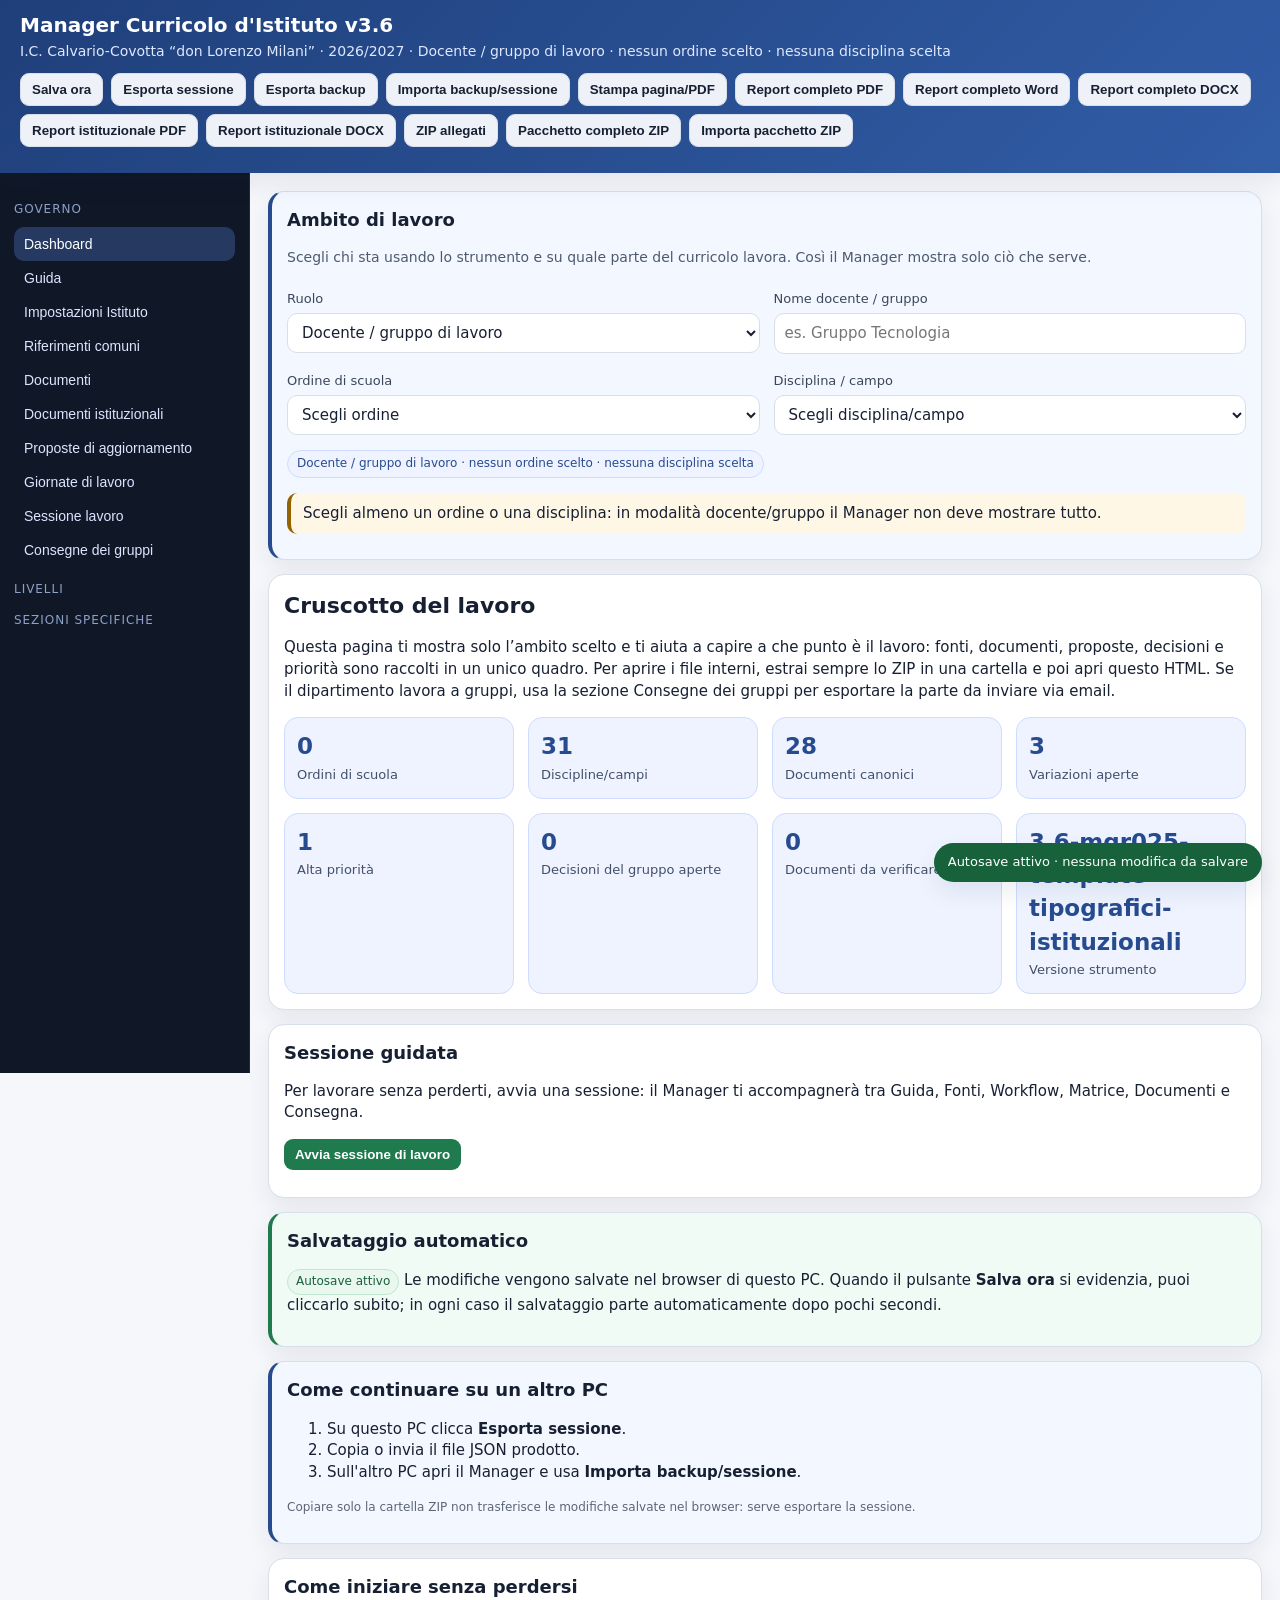
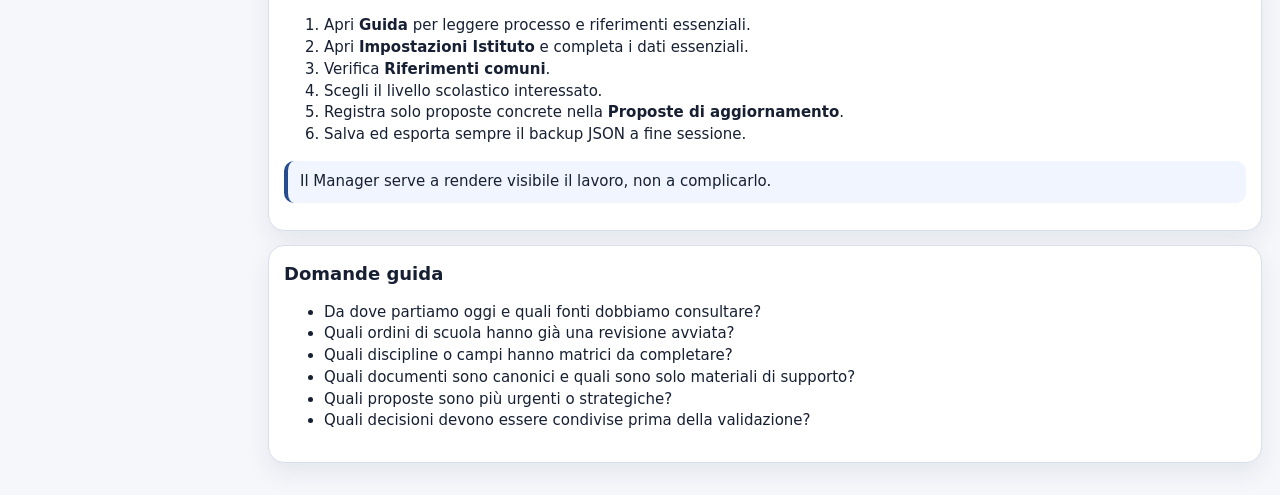
==== APRI_MANAGER_CURRICOLO_ISTITUTO.html @ 5dbe1279 "Allinea materiale locale MGR-025" ====
<!doctype html>
<html lang="it">
<head>
<meta charset="utf-8">
<meta name="viewport" content="width=device-width,initial-scale=1">
<title>Manager Curricolo d'Istituto v3.6</title>
<style>
:root{
  --bg:#f6f7fb;--panel:#fff;--ink:#172033;--muted:#5d6575;--line:#d8deea;
  --primary:#274b8f;--primary2:#eef3ff;--danger:#a12a2a;--ok:#1f7a4d;--warn:#946200;
  --shadow:0 10px 24px rgba(18,33,66,.08);--radius:16px;
}
*{box-sizing:border-box}
body{margin:0;font-family:system-ui,-apple-system,Segoe UI,Roboto,Arial,sans-serif;background:var(--bg);color:var(--ink);line-height:1.45;font-size:15px}
a{color:var(--primary)}
header{position:relative;z-index:20;background:linear-gradient(135deg,#1f3f7a,#315da7);color:white;padding:14px 20px;box-shadow:var(--shadow)}
header h1{margin:0;font-size:20px;line-height:1.15}
header p{margin:4px 0 0;color:#dfe8ff;font-size:14px}
.layout{display:grid;grid-template-columns:minmax(220px,250px) minmax(0,1fr)}
nav{background:#101827;color:#dbe5ff;padding:14px;border-right:1px solid #1f2b44;position:sticky;top:0;height:100vh;overflow:auto}
nav .nav-title{font-size:12px;text-transform:uppercase;color:#8ca0c8;margin:14px 0 8px;letter-spacing:.08em}
nav button{width:100%;display:block;text-align:left;border:0;background:transparent;color:#dbe5ff;padding:9px 10px;border-radius:10px;cursor:pointer;font-size:14px}
nav button:hover,nav button.active{background:#263a61;color:white}
main{padding:18px;max-width:100%;overflow:hidden}
section.view{display:none}
section.view.active{display:block}
.card{background:var(--panel);border:1px solid var(--line);border-radius:var(--radius);box-shadow:var(--shadow);padding:15px;margin-bottom:14px}
.card h2{font-size:22px;margin:0 0 8px}
.card h3{font-size:18px;margin:0 0 8px}
.grid{display:grid;gap:14px}.grid.cols-2{grid-template-columns:repeat(2,minmax(0,1fr))}.grid.cols-4{grid-template-columns:repeat(4,minmax(0,1fr))}
.metric{background:var(--primary2);border:1px solid #cddcff;border-radius:14px;padding:12px}
.metric strong{display:block;font-size:23px;color:var(--primary)}.metric span{font-size:13px;color:#43506a}
label{display:block;font-size:13px;color:#3c465b;margin:8px 0 4px}
input,select,textarea{width:100%;border:1px solid var(--line);border-radius:10px;padding:9px 10px;font:inherit;background:white;color:var(--ink)}
textarea{min-height:90px;resize:vertical}
button.action{border:0;border-radius:9px;background:var(--primary);color:white;padding:8px 11px;cursor:pointer;font-weight:650}
button.action.secondary{background:#eef1f7;color:#172033;border:1px solid var(--line)}
button.action.danger{background:var(--danger)}
button.action.ok{background:var(--ok)}
button.action.mini{padding:5px 8px;font-size:12px;margin:2px}
.toolbar{display:flex;gap:8px;align-items:center;flex-wrap:wrap;margin:12px 0}
.table-wrap{width:100%;max-width:100%;overflow:auto;border:1px solid var(--line);border-radius:14px;background:white}
table{border-collapse:collapse;width:100%;min-width:760px}
th,td{border-bottom:1px solid var(--line);padding:8px;text-align:left;vertical-align:top;font-size:13px}
th{background:#f0f3fa;color:#24324e;position:sticky;top:0;z-index:1}
tr:hover td{background:#fafcff}
.badge{display:inline-block;border-radius:999px;padding:3px 8px;font-size:12px;background:#eef1f7;color:#253049;border:1px solid #d6dceb}
.badge.ok{background:#eaf7ef;color:#17613b;border-color:#bfe7cf}.badge.warn{background:#fff7e6;color:#7c5100;border-color:#f1d28d}.badge.danger{background:#fff0f0;color:#912828;border-color:#efb5b5}
.small{font-size:12px;color:var(--muted)}.hidden{display:none!important}
.notice{border-left:4px solid var(--primary);background:#f1f5ff;padding:10px 12px;border-radius:10px;margin:12px 0}
.notice.warn{border-color:var(--warn);background:#fff7e6}.notice.danger{border-color:var(--danger);background:#fff0f0}
.kv{display:grid;grid-template-columns:180px 1fr;gap:8px 14px;font-size:14px}.kv div:nth-child(odd){color:var(--muted)}
.statusbar{position:fixed;right:18px;bottom:18px;background:#101827;color:white;padding:10px 14px;border-radius:999px;box-shadow:var(--shadow);font-size:13px;z-index:50}
.statusbar.dirty{background:#8a5a00}.statusbar.saved{background:#17613b}
.empty{color:var(--muted);font-style:italic}
.mobile-menu{display:none}

/* Modal/drawer */
.modal-backdrop{position:fixed;inset:0;background:rgba(8,15,30,.46);z-index:100;display:none;align-items:stretch;justify-content:flex-end}
.modal-backdrop.open{display:flex}
.modal-panel{width:min(720px,100%);height:100%;background:white;box-shadow:-14px 0 40px rgba(0,0,0,.22);padding:0;display:flex;flex-direction:column}
.modal-header{padding:16px 18px;border-bottom:1px solid var(--line);display:flex;align-items:center;gap:12px;justify-content:space-between}
.modal-header h2{font-size:20px;margin:0}
.modal-body{padding:18px;overflow:auto}
.modal-footer{padding:12px 18px;border-top:1px solid var(--line);display:flex;gap:8px;justify-content:flex-end;flex-wrap:wrap}
.form-grid{display:grid;grid-template-columns:repeat(2,minmax(0,1fr));gap:10px 14px}
.form-grid .full{grid-column:1/-1}
.required label::after{content:" *";color:var(--danger)}
.field-error{border-color:var(--danger)!important;background:#fff7f7}
.error-list{margin:0 0 12px;padding:10px 12px;border-radius:10px;background:#fff0f0;border-left:4px solid var(--danger);color:#7a1f1f}
.attach-meta{display:block;font-size:12px;color:var(--muted);margin-top:3px}

@media(max-width:1100px){.grid.cols-4{grid-template-columns:repeat(2,minmax(0,1fr))}.layout{grid-template-columns:210px minmax(0,1fr)}}
@media(max-width:820px){
  header{padding:12px} header h1{font-size:18px} header p{font-size:13px}
  .mobile-menu{display:inline-block}.layout{display:block}
  nav{display:none;position:relative;height:auto;top:0;border-right:0;border-bottom:1px solid #1f2b44}
  body.nav-open nav{display:block}
  main{padding:12px}.grid.cols-2,.grid.cols-4,.form-grid{grid-template-columns:1fr}.kv{grid-template-columns:1fr}
  .table-wrap{border:0;background:transparent}
  table{min-width:0;border-collapse:separate;border-spacing:0 10px}
  thead{display:none}
  tr{display:block;background:white;border:1px solid var(--line);border-radius:14px;box-shadow:var(--shadow);padding:8px;margin-bottom:10px}
  td{display:grid;grid-template-columns:130px 1fr;border:0;padding:6px 8px}
  td::before{content:attr(data-label);font-weight:700;color:#3c465b}
}
@media print{nav,header .toolbar,.no-print,.statusbar,.modal-backdrop{display:none!important}.layout{display:block}main{padding:0}.card{box-shadow:none;border:1px solid #ccc;break-inside:avoid}section.view{display:block!important}}

/* v2.5 matrix editor refinement */
.progress{height:8px;border-radius:999px;background:#e8edf7;overflow:hidden;margin-top:4px}
.progress span{display:block;height:100%;background:var(--primary)}
.matrix-cards{display:grid;grid-template-columns:repeat(2,minmax(0,1fr));gap:12px}
.matrix-card{border:1px solid var(--line);border-radius:14px;background:white;box-shadow:var(--shadow);padding:14px}
.matrix-card h3{font-size:16px;margin:0 0 8px}
.matrix-card .meta{display:flex;gap:6px;flex-wrap:wrap;margin:8px 0}
.matrix-card .row{margin:8px 0}
.matrix-card .row strong{display:block;font-size:12px;color:var(--muted);text-transform:uppercase;letter-spacing:.04em}
.completion{min-width:120px}
@media(max-width:900px){.matrix-cards{grid-template-columns:1fr}}


/* v2.6 document registry and versioning */
.doc-cards{display:grid;grid-template-columns:repeat(2,minmax(0,1fr));gap:12px}
.doc-card{border:1px solid var(--line);border-radius:14px;background:white;box-shadow:var(--shadow);padding:14px}
.doc-card h3{font-size:16px;margin:0 0 8px}
.doc-card .meta{display:flex;gap:6px;flex-wrap:wrap;margin:8px 0}
.doc-card .row{margin:8px 0}
.doc-card .row strong{display:block;font-size:12px;color:var(--muted);text-transform:uppercase;letter-spacing:.04em}
.version-chain{font-size:12px;color:var(--muted)}
.version-chain strong{color:var(--ink)}
.status-strip{display:flex;gap:8px;flex-wrap:wrap}
@media(max-width:900px){.doc-cards{grid-template-columns:1fr}}


/* v2.7 guide section */
.guide-steps{display:grid;grid-template-columns:repeat(3,minmax(0,1fr));gap:12px}
.guide-step{border:1px solid var(--line);border-radius:14px;background:white;padding:14px;box-shadow:var(--shadow)}
.guide-step strong{display:inline-flex;align-items:center;justify-content:center;width:28px;height:28px;border-radius:999px;background:var(--primary);color:white;margin-right:6px}
.ref-list{display:grid;gap:10px}
.ref-item{border:1px solid var(--line);border-radius:14px;background:white;padding:12px}
.ref-item h3{font-size:15px;margin:0 0 5px}
.ref-item .use{color:var(--muted);font-size:13px}
@media(max-width:1000px){.guide-steps{grid-template-columns:1fr}}


/* v2.8 guided workflow */
.workflow-cards{display:grid;grid-template-columns:repeat(2,minmax(0,1fr));gap:12px}
.workflow-card{border:1px solid var(--line);border-radius:14px;background:white;box-shadow:var(--shadow);padding:14px}
.workflow-card h3{font-size:17px;margin:0 0 8px}
.workflow-actions{display:grid;gap:8px;margin:10px 0}
.workflow-action{display:grid;grid-template-columns:auto 1fr;gap:8px;align-items:start;padding:8px;border:1px solid var(--line);border-radius:10px;background:#fafcff}
.workflow-action.done{background:#eefaf2;border-color:#bfe7cf}
.workflow-output{background:#f7f9fd;border:1px solid var(--line);border-radius:10px;padding:10px;margin-top:10px}
.workflow-note{min-height:70px}
.workflow-status-row{display:flex;gap:8px;flex-wrap:wrap;align-items:center;margin:8px 0}
.workflow-mini-progress{height:8px;border-radius:999px;background:#e8edf7;overflow:hidden;margin:8px 0}
.workflow-mini-progress span{display:block;height:100%;background:var(--ok)}
@media(max-width:1000px){.workflow-cards{grid-template-columns:1fr}}


/* v2.9 internal link fix */
.link-tools{display:flex;gap:6px;flex-wrap:wrap;align-items:center}
.link-help{font-size:12px;color:var(--muted);margin-top:4px}
.path-pill{font-family:ui-monospace,SFMono-Regular,Consolas,monospace;font-size:11px;background:#f1f3f8;border:1px solid var(--line);border-radius:999px;padding:3px 7px;display:inline-block;max-width:260px;overflow:hidden;text-overflow:ellipsis;white-space:nowrap}


/* v3.0 group delivery / email */
.delivery-panel{border:1px solid var(--line);border-radius:14px;background:white;box-shadow:var(--shadow);padding:15px}
.delivery-preview{background:#f7f9fd;border:1px solid var(--line);border-radius:12px;padding:12px;margin-top:10px;font-family:ui-monospace,SFMono-Regular,Consolas,monospace;font-size:12px;white-space:pre-wrap}
.delivery-steps{display:grid;grid-template-columns:repeat(4,minmax(0,1fr));gap:10px}
.delivery-step{background:#eef3ff;border:1px solid #cddcff;border-radius:14px;padding:12px}
.delivery-step strong{display:block;color:var(--primary);font-size:18px}
@media(max-width:1000px){.delivery-steps{grid-template-columns:1fr 1fr}}
@media(max-width:700px){.delivery-steps{grid-template-columns:1fr}}


/* v3.1 locale Italia, autosave e portabilità */
#manualSaveBtn.save-attention{background:#fff7e6;color:#7c5100;border-color:#f1c45e;box-shadow:0 0 0 3px rgba(241,196,94,.28)}
.statusbar.autosaving{background:#274b8f}
.statusbar.dirty{background:#8a5a00}
.statusbar.saved{background:#17613b}
.autosave-card{border-left:4px solid var(--ok);background:#f1fbf5}
.portable-card{border-left:4px solid var(--primary);background:#f3f7ff}
.save-pill{display:inline-block;border-radius:999px;padding:3px 8px;background:#eaf7ef;border:1px solid #bfe7cf;color:#17613b;font-size:12px}


/* v3.2 sessione di lavoro guidata */
.session-hero{background:linear-gradient(135deg,#eef3ff,#f7fbff);border:1px solid #cddcff;border-radius:16px;padding:16px;box-shadow:var(--shadow);margin-bottom:14px}
.session-steps{display:grid;grid-template-columns:repeat(3,minmax(0,1fr));gap:12px;margin:12px 0}
.session-step{border:1px solid var(--line);border-radius:14px;background:white;padding:14px;box-shadow:var(--shadow)}
.session-step.done{border-color:#bfe7cf;background:#f1fbf5}
.session-step.active{border-color:#9db7ee;background:#f3f7ff;box-shadow:0 0 0 3px rgba(39,75,143,.12)}
.session-step h3{font-size:16px;margin:0 0 6px}
.session-step-number{display:inline-flex;align-items:center;justify-content:center;width:28px;height:28px;border-radius:999px;background:var(--primary);color:#fff;font-weight:700;margin-right:6px}
.session-progress{height:10px;border-radius:999px;background:#e8edf7;overflow:hidden;margin:10px 0}
.session-progress span{display:block;height:100%;background:var(--ok)}
.session-summary{display:grid;grid-template-columns:repeat(4,minmax(0,1fr));gap:10px}
.session-summary .box{background:white;border:1px solid var(--line);border-radius:12px;padding:10px}
@media(max-width:1000px){.session-steps{grid-template-columns:1fr}.session-summary{grid-template-columns:1fr 1fr}}
@media(max-width:700px){.session-summary{grid-template-columns:1fr}}


/* v3.3 ui ambiti e ruoli */
.scope-card{border-left:4px solid var(--primary);background:#f3f7ff}
.scope-line{display:flex;gap:8px;flex-wrap:wrap;align-items:center}
.scope-pill{display:inline-block;border-radius:999px;background:#eef3ff;border:1px solid #cddcff;color:#274b8f;padding:4px 9px;font-size:12px}
.path-option{border:1px solid var(--line);border-radius:12px;background:#fff;padding:10px;margin:8px 0}
.path-option input{width:auto}
.role-warning{background:#fff7e6;border-left:4px solid #946200;border-radius:10px;padding:10px 12px;margin:10px 0}
.simple-help{color:#4e5a70;font-size:14px}


/* MGR-025 institutional document templates */
.institutional-template-grid{display:grid;grid-template-columns:repeat(2,minmax(0,1fr));gap:14px;margin-top:12px}
.institutional-template-card{border:1px solid var(--line);border-radius:16px;background:#fff;padding:14px;box-shadow:var(--shadow)}
.institutional-template-card h3{margin:0 0 6px;font-size:17px;color:#182033}
.institutional-template-card .template-meta{font-size:12px;color:var(--muted);display:flex;gap:6px;flex-wrap:wrap;margin:6px 0 10px}
.institutional-template-card .template-sections{font-size:13px;color:#3f4b5f;margin:8px 0 10px}
.document-quality-list{display:grid;grid-template-columns:repeat(3,minmax(0,1fr));gap:10px;margin-top:10px}
.document-quality-list div{border:1px solid var(--line);border-radius:12px;background:#fafcff;padding:10px;font-size:13px}
@media(max-width:1000px){.institutional-template-grid,.document-quality-list{grid-template-columns:1fr}}


</style>
</head>
<body>
<header>
  <h1 id="appTitle">Manager Curricolo d'Istituto v3.6</h1>
  <p id="appSubtitle">Uno spazio di lavoro locale, compatto e guidato, per aggiornare il curricolo, gestire i documenti e seguire le decisioni senza perdersi.</p>
  <div class="toolbar no-print">
    <button class="action secondary mobile-menu" onclick="toggleSidebar()">☰ Menu</button>
    <button id="manualSaveBtn" class="action secondary" onclick="saveNow('manual')">Salva ora</button>
    <button class="action secondary" onclick="exportPortableSession()">Esporta sessione</button>
    <button class="action secondary" onclick="exportJson()">Esporta backup</button>
    <button class="action secondary" onclick="document.getElementById('importJsonInput').click()">Importa backup/sessione</button>
    <button class="action secondary" onclick="window.print()">Stampa pagina/PDF</button>
    <button class="action secondary" onclick="exportDocument('curricolo','print')">Report completo PDF</button>
    <button class="action secondary" onclick="exportDocument('curricolo','word')">Report completo Word</button>
    <button class="action secondary" onclick="exportDocument('curricolo','docx')">Report completo DOCX</button>
    <button class="action secondary" onclick="exportDocument('istituzionale:report_curricolo_istituto','print')">Report istituzionale PDF</button>
    <button class="action secondary" onclick="exportDocument('istituzionale:report_curricolo_istituto','docx')">Report istituzionale DOCX</button>
    <button class="action secondary" onclick="exportAttachmentsZip()">ZIP allegati</button>
    <button class="action secondary" onclick="exportCompleteAttachmentPackage()">Pacchetto completo ZIP</button>
    <button class="action secondary" onclick="document.getElementById('importAttachmentPackageInput').click()">Importa pacchetto ZIP</button>
    <input id="importJsonInput" class="hidden" type="file" accept="application/json,.json" onchange="importJson(event)">
    <input id="attachDocInput" class="hidden" type="file" onchange="handleAttachFile(event)">
    <input id="importAttachmentPackageInput" class="hidden" type="file" accept=".zip,application/zip" onchange="importCompleteAttachmentPackage(event)">
    <input id="importInstitutionalTemplatesInput" class="hidden" type="file" accept="application/json,.json" onchange="importInstitutionalTemplates(event)">
  </div>
</header>

<div class="layout">
<nav id="sidebar" class="no-print">
  <div class="nav-title">Governo</div>
  <button data-view="dashboard" class="active">Dashboard</button>
  <button data-view="guida">Guida</button>
  <button data-view="istituto">Impostazioni Istituto</button>
  <button data-view="fonti">Riferimenti comuni</button>
  <button data-view="documenti">Documenti</button>
  <button data-view="documentiIstituzionali">Documenti istituzionali</button>
  <button data-view="matrice">Proposte di aggiornamento</button>
  <button data-view="workflow">Giornate di lavoro</button>
  <button data-view="sessione">Sessione lavoro</button>
  <button data-view="gruppi">Consegne dei gruppi</button>
  <button data-view="decisioni">Decisioni del gruppo</button>
  <div class="nav-title">Livelli</div>
  <button data-view="infanzia">Scuola dell'infanzia</button>
  <button data-view="primaria">Scuola primaria</button>
  <button data-view="secondaria">Secondaria I grado</button>
  <button data-view="discipline">Discipline / campi</button>
  <div class="nav-title">Sezioni specifiche</div>
  <button data-view="tecnologia">Tecnologia</button>
  <button data-view="strumenti">Salvataggio e controlli</button>
</nav>
<main>
  <section id="dashboard" class="view active"></section>
  <section id="guida" class="view"></section>
  <section id="istituto" class="view"></section>
  <section id="fonti" class="view"></section>
  <section id="documenti" class="view"></section>
  <section id="documentiIstituzionali" class="view"></section>
  <section id="matrice" class="view"></section>
  <section id="workflow" class="view"></section>
  <section id="sessione" class="view"></section>
  <section id="gruppi" class="view"></section>
  <section id="decisioni" class="view"></section>
  <section id="infanzia" class="view"></section>
  <section id="primaria" class="view"></section>
  <section id="secondaria" class="view"></section>
  <section id="discipline" class="view"></section>
  <section id="tecnologia" class="view"></section>
  <section id="strumenti" class="view"></section>
</main>
</div>

<div id="statusbar" class="statusbar saved">Dati caricati</div>

<div id="modal" class="modal-backdrop" role="dialog" aria-modal="true" aria-labelledby="modalTitle">
  <div class="modal-panel">
    <div class="modal-header">
      <h2 id="modalTitle">Modifica</h2>
      <button class="action secondary" onclick="closeModal()">Chiudi</button>
    </div>
    <div id="modalBody" class="modal-body"></div>
    <div class="modal-footer">
      <button class="action secondary" onclick="closeModal()">Annulla</button>
      <button id="modalSave" class="action ok" onclick="saveModal()">Salva</button>
    </div>
  </div>
</div>

<script id="seed-data" type="application/json">{"schemaVersion":"2.0A","managerVersion":"3.6-mgr025-template-tipografici-istituzionali","createdAt":"2026-06-12","stato":"documentale_istituzionale_integrazione_pronta_per_test","noteUso":["MGR-025: aggiunto modello documentale istituzionale aggiornabile con template tipografici, export stampa/PDF, Word .doc e DOCX nativo per documenti prodotti/approvati.","I documenti istituzionali sono distinti da registro documenti, allegati e backup tecnico.","MGR-023: aggiunti DOCX nativo, ZIP allegati e pacchetto completo con IndexedDB.","MGR-022: aggiunto export documentale mirato per stampa/PDF e Word-compatible; corretto import sessione portabile modello/schema.","MGR-020: corretta la modale Modifica/Aggiungi che mostrava undefined; nessuna nuova funzione introdotta.","La distribuzione resta ZIP locale offline; nessun backend, API, autenticazione o deploy."],"istituto":{"denominazione":"I.C. Calvario-Covotta “don Lorenzo Milani”","codiceMeccanografico":"AVIC849003","comunePrincipale":"Ariano Irpino","provincia":"AV","plessi":[{"nome":"Da verificare","ordine":"infanzia","comune":"Da verificare","note":""},{"nome":"Da verificare","ordine":"primaria","comune":"Da verificare","note":""},{"nome":"Da verificare","ordine":"secondaria_i_grado","comune":"Da verificare","note":""}],"ordiniScuolaAttivi":["infanzia","primaria","secondaria_i_grado"],"annoScolastico":"2026/2027","versioneCurricolo":"bozza_v2_0","statoAggiornamento":"in_revisione","responsabili":{"dirigenteScolastico":"","referenteCurricolo":"","referentiOrdine":[],"referentiDisciplina":[],"gruppiVerticali":[]},"fontiObbligatorie":["PTOF","RAV","PdM","Indicazioni Nazionali 2012","Indicazioni Nazionali 2025","Educazione civica","Inclusione","Orientamento","Quadri europei competenze"]},"statiAmmessi":{"documento":["canonico","bozza","supporto","storico","superato"],"revisione":["aperta","in_revisione","validata","respinta","rinviata"],"curricolo":["bozza","dipartimento","collegio","approvato","archiviato"],"priorita":["bassa","media","alta","urgente"],"ambitoDocumento":["generale","infanzia","primaria","secondaria_i_grado","tecnologia","disciplina","processo"],"tipoDocumento":["fonte_istituzionale","dossier","curricolo","matrice","uda","rubrica","griglia","verbale","report","allegato","backup","guida"]},"fontiGenerali":[{"id":"fonte_guida_processo_riferimenti","titolo":"Guida processo e riferimenti normativi/documentali","tipo":"guida","ambito":"generale","stato":"canonico","canonico":true,"urlEsterna":"","fileLocale":"./docs_generali/guida/GUIDA_PROCESSO_E_RIFERIMENTI.html","noteUso":"Aprire per orientare il lavoro: processo, fonti essenziali, uso pratico nel Manager."},{"id":"fonte_indice_fonti_verificate","titolo":"Indice fonti ufficiali e file da includere","tipo":"fonte_istituzionale","ambito":"generale","stato":"canonico","canonico":true,"urlEsterna":"","fileLocale":"./docs_generali/fonti/FONTI_UFFICIALI_E_FILE_DA_INCLUDERE.html","noteUso":"Aprire per verificare link ufficiali, copie Drive/KB e file da includere nel pacchetto."},{"id":"fonte_ptof_2022_2025","titolo":"PTOF 2022-2025","tipo":"fonte_istituzionale","ambito":"generale","stato":"da_verificare","canonico":true,"urlEsterna":"https://www.icdonmilaniariano.edu.it/wp-content/uploads/2024/04/PTOF-22-25-1.pdf","fileLocale":"./docs_generali/fonti/PTOF_22_25_1_link.html","noteUso":"Link ufficiale rilevato; serve verificare se esiste PTOF 2025-2028 più aggiornato."},{"id":"fonte_rav_2024_2025","titolo":"RAV 2024/2025 - AVIC849003","tipo":"fonte_istituzionale","ambito":"generale","stato":"canonico","canonico":true,"urlEsterna":"https://drive.google.com/file/d/1HK_c7S5we7rcUrfIqBVDoxe4dAUEKpNf/view?usp=drivesdk","fileLocale":"./docs_generali/fonti/RAV_202425_AVIC849003_link.html","noteUso":"File RAV trovato in Drive; da collegare alla copia ufficiale o alla copia KB canonica."},{"id":"fonte_nuove_indicazioni_2025","titolo":"Nuove Indicazioni 2025","tipo":"fonte_istituzionale","ambito":"generale","stato":"supporto","canonico":true,"urlEsterna":"https://drive.google.com/file/d/1fX8QG1xW7hgFzBGgJa0RzCwSFkFJk31w/view?usp=drivesdk","fileLocale":"./docs_generali/fonti/Nuove_Indicazioni_2025_link.html","noteUso":"File trovato in Drive; verificare se è documento definitivo o materiale di dibattito."},{"id":"fonte_cantiere_curricolo_2025","titolo":"Cantiere Curricolo 2025","tipo":"fonte_istituzionale","ambito":"generale","stato":"supporto","canonico":true,"urlEsterna":"https://drive.google.com/file/d/1gcEuoTpdsZju-SpxQxepAk_fobEuOmlw/view?usp=drivesdk","fileLocale":"./docs_generali/fonti/Cantiere_Curricolo_2025_link.html","noteUso":"Documento già rilevato nella cartella KB."},{"id":"fonte_cronoprogramma","titolo":"Cronoprogramma aggiornamento Curricolo Verticale","tipo":"processo","ambito":"generale","stato":"canonico","canonico":true,"urlEsterna":"","fileLocale":"./docs_generali/Cronoprogramma_Aggiornamento_Curricolo_Verticale.docx","noteUso":"Guida le azioni delle giornate di lavoro."}],"ordiniScuola":[{"id":"infanzia","nome":"Scuola dell'infanzia","tipoProgressione":"anni_3_5","anniClassi":["3 anni","4 anni","5 anni"],"profilo":"Campo educativo orientato allo sviluppo dell'identità, dell'autonomia, della competenza e della cittadinanza.","elementiCurricolo":["campi_esperienza"],"statoRevisione":"aperta"},{"id":"primaria","nome":"Scuola primaria","tipoProgressione":"classi_i_v","anniClassi":["I","II","III","IV","V"],"profilo":"Primo segmento disciplinare del primo ciclo, con valutazione descrittiva e progressione curricolare per obiettivi.","elementiCurricolo":["discipline","educazione_civica","orientamento"],"statoRevisione":"aperta"},{"id":"secondaria_i_grado","nome":"Scuola secondaria di I grado","tipoProgressione":"classi_i_iii","anniClassi":["I","II","III"],"profilo":"Secondo segmento del primo ciclo, con sviluppo disciplinare, orientamento, competenze e raccordo con l'esame conclusivo.","elementiCurricolo":["discipline","educazione_civica","orientamento"],"statoRevisione":"aperta"}],"discipline":[{"id":"infanzia_se_altro","ordine":"infanzia","nome":"Il sé e l'altro","tipo":"campo_esperienza","statoRevisione":"aperta"},{"id":"infanzia_corpo_movimento","ordine":"infanzia","nome":"Il corpo e il movimento","tipo":"campo_esperienza","statoRevisione":"aperta"},{"id":"infanzia_immagini_suoni_colori","ordine":"infanzia","nome":"Immagini, suoni, colori","tipo":"campo_esperienza","statoRevisione":"aperta"},{"id":"infanzia_discorsi_parole","ordine":"infanzia","nome":"I discorsi e le parole","tipo":"campo_esperienza","statoRevisione":"aperta"},{"id":"infanzia_conoscenza_mondo","ordine":"infanzia","nome":"La conoscenza del mondo","tipo":"campo_esperienza","statoRevisione":"aperta"},{"id":"primaria_italiano","ordine":"primaria","nome":"Italiano","tipo":"disciplina","statoRevisione":"aperta"},{"id":"primaria_inglese","ordine":"primaria","nome":"Lingua inglese","tipo":"disciplina","statoRevisione":"aperta"},{"id":"primaria_storia","ordine":"primaria","nome":"Storia","tipo":"disciplina","statoRevisione":"aperta"},{"id":"primaria_geografia","ordine":"primaria","nome":"Geografia","tipo":"disciplina","statoRevisione":"aperta"},{"id":"primaria_matematica","ordine":"primaria","nome":"Matematica","tipo":"disciplina","statoRevisione":"aperta"},{"id":"primaria_scienze","ordine":"primaria","nome":"Scienze","tipo":"disciplina","statoRevisione":"aperta"},{"id":"primaria_tecnologia","ordine":"primaria","nome":"Tecnologia","tipo":"disciplina","statoRevisione":"aperta"},{"id":"primaria_arte","ordine":"primaria","nome":"Arte e immagine","tipo":"disciplina","statoRevisione":"aperta"},{"id":"primaria_musica","ordine":"primaria","nome":"Musica","tipo":"disciplina","statoRevisione":"aperta"},{"id":"primaria_ed_fisica","ordine":"primaria","nome":"Educazione fisica","tipo":"disciplina","statoRevisione":"aperta"},{"id":"primaria_irc","ordine":"primaria","nome":"Religione / attività alternativa","tipo":"disciplina","statoRevisione":"aperta"},{"id":"secondaria_italiano","ordine":"secondaria_i_grado","nome":"Italiano","tipo":"disciplina","statoRevisione":"aperta"},{"id":"secondaria_storia","ordine":"secondaria_i_grado","nome":"Storia","tipo":"disciplina","statoRevisione":"aperta"},{"id":"secondaria_geografia","ordine":"secondaria_i_grado","nome":"Geografia","tipo":"disciplina","statoRevisione":"aperta"},{"id":"secondaria_matematica","ordine":"secondaria_i_grado","nome":"Matematica","tipo":"disciplina","statoRevisione":"aperta"},{"id":"secondaria_scienze","ordine":"secondaria_i_grado","nome":"Scienze","tipo":"disciplina","statoRevisione":"aperta"},{"id":"secondaria_tecnologia","ordine":"secondaria_i_grado","nome":"Tecnologia","tipo":"disciplina","statoRevisione":"aperta","sezioneSpecifica":"tecnologia"},{"id":"secondaria_inglese","ordine":"secondaria_i_grado","nome":"Lingua inglese","tipo":"disciplina","statoRevisione":"aperta"},{"id":"secondaria_seconda_lingua","ordine":"secondaria_i_grado","nome":"Seconda lingua comunitaria","tipo":"disciplina","statoRevisione":"aperta"},{"id":"secondaria_arte","ordine":"secondaria_i_grado","nome":"Arte e immagine","tipo":"disciplina","statoRevisione":"aperta"},{"id":"secondaria_musica","ordine":"secondaria_i_grado","nome":"Musica","tipo":"disciplina","statoRevisione":"aperta"},{"id":"secondaria_ed_fisica","ordine":"secondaria_i_grado","nome":"Educazione fisica","tipo":"disciplina","statoRevisione":"aperta"},{"id":"secondaria_irc","ordine":"secondaria_i_grado","nome":"Religione / attività alternativa","tipo":"disciplina","statoRevisione":"aperta"},{"id":"educazione_civica","ordine":"trasversale","nome":"Educazione civica","tipo":"trasversale","statoRevisione":"aperta"},{"id":"orientamento","ordine":"trasversale","nome":"Orientamento","tipo":"trasversale","statoRevisione":"aperta"},{"id":"inclusione","ordine":"trasversale","nome":"Inclusione","tipo":"trasversale","statoRevisione":"aperta"}],"schedaDisciplinaTemplate":{"campi":["profiloDisciplinare","nucleiFondanti","traguardiCompetenze","conoscenzeEssenziali","abilita","evidenzeOsservabili","compitiAutentici","rubriche","udaDocumentiCollegati","matriceVariazioni","statoRevisione","decisioni"]},"documenti":[{"id":"doc_guida_processo_riferimenti_v27","titolo":"Guida processo e riferimenti normativi/documentali","tipo":"guida","ambito":"generale","versione":"v2.7","stato":"canonico","canonico":true,"fileLocale":"./docs_generali/guida/GUIDA_PROCESSO_E_RIFERIMENTI.html","urlEsterna":"","collegatoA":["guida","fonti_generali","processo"],"sostituisce":[],"sostituitoDa":"","responsabile":"","dataAggiornamento":"2026-06-12","fonteOrigine":"Manager Curricolo v2.7","noteVersione":"Guida leggera e documentata al processo di aggiornamento del curricolo.","note":"Documento interno di orientamento."},{"id":"doc_nuove_indicazioni_2025_link","titolo":"Nuove Indicazioni 2025 - link Drive","tipo":"fonte_istituzionale","ambito":"generale","versione":"fonte","stato":"canonico","canonico":true,"fileLocale":"./docs_generali/fonti/Nuove_Indicazioni_2025_link.html","urlEsterna":"https://drive.google.com/file/d/1fX8QG1xW7hgFzBGgJa0RzCwSFkFJk31w/view?usp=drivesdk","collegatoA":["fonti_generali"],"sostituisce":[],"sostituitoDa":"","note":"File Drive da verificare come definitivo o materiale di dibattito.","responsabile":"","dataAggiornamento":"2026-06-12","storiaVersioni":[],"fonteOrigine":"","noteVersione":"File Drive da verificare come definitivo o materiale di dibattito."},{"id":"doc_rav_2024_2025_link","titolo":"RAV 2024/2025 - link Drive","tipo":"fonte_istituzionale","ambito":"generale","versione":"fonte","stato":"canonico","canonico":true,"fileLocale":"./docs_generali/fonti/RAV_202425_AVIC849003_link.html","urlEsterna":"https://drive.google.com/file/d/1HK_c7S5we7rcUrfIqBVDoxe4dAUEKpNf/view?usp=drivesdk","collegatoA":["fonti_generali"],"sostituisce":[],"sostituitoDa":"","note":"Copia Drive del RAV AVIC849003.","responsabile":"","dataAggiornamento":"2026-06-12","storiaVersioni":[],"fonteOrigine":"","noteVersione":"Copia Drive del RAV AVIC849003."},{"id":"doc_ptof_2022_2025_link","titolo":"PTOF 2022-2025 - link ufficiale","tipo":"fonte_istituzionale","ambito":"generale","versione":"fonte","stato":"canonico","canonico":true,"fileLocale":"./docs_generali/fonti/PTOF_22_25_1_link.html","urlEsterna":"https://www.icdonmilaniariano.edu.it/wp-content/uploads/2024/04/PTOF-22-25-1.pdf","collegatoA":["fonti_generali"],"sostituisce":[],"sostituitoDa":"","note":"Link ufficiale rilevato; verificare eventuale PTOF 2025-2028.","responsabile":"","dataAggiornamento":"2026-06-12","storiaVersioni":[],"fonteOrigine":"","noteVersione":"Link ufficiale rilevato; verificare eventuale PTOF 2025-2028."},{"id":"doc_fonti_indice_v23","titolo":"Indice fonti ufficiali e file da includere","tipo":"fonte_istituzionale","ambito":"generale","versione":"fonte","stato":"canonico","canonico":true,"fileLocale":"./docs_generali/fonti/FONTI_UFFICIALI_E_FILE_DA_INCLUDERE.html","urlEsterna":"","collegatoA":["fonti_generali"],"sostituisce":[],"sostituitoDa":"","note":"Indice operativo delle fonti.","responsabile":"","dataAggiornamento":"2026-06-12","storiaVersioni":[],"fonteOrigine":"","noteVersione":"Indice operativo delle fonti."},{"id":"doc_spec_manager_v2","titolo":"Specifica funzionale Manager Curricolo d'Istituto v2.0","tipo":"report","ambito":"processo","versione":"v2.0A","stato":"canonico","canonico":true,"fileLocale":"./report/Specifiche_Manager_Curricolo_Istituto_v2_0.docx","urlEsterna":"","collegatoA":["manager_v2","processo","kb"],"sostituisce":[],"sostituitoDa":"","note":"Documento guida per la ricostruzione del Manager.","responsabile":"","dataAggiornamento":"2026-06-12","storiaVersioni":[],"fonteOrigine":"","noteVersione":"Documento guida per la ricostruzione del Manager."},{"id":"doc_guida_manager_primo_ciclo","titolo":"Guida docente Manager Primo Ciclo","tipo":"guida","ambito":"processo","versione":"v1.0","stato":"canonico","canonico":true,"fileLocale":"./report/04_Guida_Docente_Manager_Primo_Ciclo_v1_0.docx","urlEsterna":"","collegatoA":["manager_v2","processo"],"sostituisce":[],"sostituitoDa":"","note":"Guida operativa per usare il Manager durante le giornate di lavoro.","responsabile":"","dataAggiornamento":"2026-06-12","storiaVersioni":[],"fonteOrigine":"","noteVersione":"Guida operativa per usare il Manager durante le giornate di lavoro."},{"id":"doc_report_pacchetto_v14","titolo":"Report gestione pacchetto Primo Ciclo v1.4","tipo":"report","ambito":"processo","versione":"v1.4","stato":"canonico","canonico":true,"fileLocale":"./report/00_Report_Gestione_Pacchetto_Primo_Ciclo_v1_4.docx","urlEsterna":"","collegatoA":["processo"],"sostituisce":[],"sostituitoDa":"","note":"Report storico del pacchetto precedente.","responsabile":"","dataAggiornamento":"2026-06-12","storiaVersioni":[],"fonteOrigine":"","noteVersione":"Report storico del pacchetto precedente."},{"id":"doc_cronoprogramma","titolo":"Cronoprogramma aggiornamento Curricolo Verticale","tipo":"fonte_istituzionale","ambito":"generale","versione":"2026","stato":"canonico","canonico":true,"fileLocale":"./docs_generali/Cronoprogramma_Aggiornamento_Curricolo_Verticale.docx","urlEsterna":"","collegatoA":["workflow"],"sostituisce":[],"sostituitoDa":"","note":"Riferimento operativo delle giornate di lavoro.","responsabile":"","dataAggiornamento":"2026-06-12","storiaVersioni":[],"fonteOrigine":"","noteVersione":"Riferimento operativo delle giornate di lavoro."},{"id":"doc_fonti_generali","titolo":"Fonti istituzionali e analisi generale","tipo":"fonte_istituzionale","ambito":"generale","versione":"v1.0","stato":"canonico","canonico":true,"fileLocale":"./docs_generali/FONTI_ISTITUZIONALI_E_ANALISI.html","urlEsterna":"","collegatoA":["fonti_generali"],"sostituisce":[],"sostituitoDa":"","note":"Pagina locale di orientamento alle fonti comuni.","responsabile":"","dataAggiornamento":"2026-06-12","storiaVersioni":[],"fonteOrigine":"","noteVersione":"Pagina locale di orientamento alle fonti comuni."},{"id":"doc_dossier_infanzia","titolo":"Dossier Scuola dell'Infanzia","tipo":"dossier","ambito":"infanzia","versione":"v1.0","stato":"canonico","canonico":true,"fileLocale":"./docs_infanzia/10_Dossier_Scuola_Infanzia_v1_0.docx","urlEsterna":"","collegatoA":["infanzia"],"sostituisce":[],"sostituitoDa":"","note":"","responsabile":"","dataAggiornamento":"2026-06-12","storiaVersioni":[],"fonteOrigine":"","noteVersione":""},{"id":"doc_matrici_infanzia","titolo":"Matrici Campi di Esperienza Infanzia","tipo":"matrice","ambito":"infanzia","versione":"v1.0","stato":"canonico","canonico":true,"fileLocale":"./docs_infanzia/11_Matrici_Campi_Infanzia_v1_0.docx","urlEsterna":"","collegatoA":["infanzia"],"sostituisce":[],"sostituitoDa":"","note":"","responsabile":"","dataAggiornamento":"2026-06-12","storiaVersioni":[],"fonteOrigine":"","noteVersione":""},{"id":"doc_dossier_primaria","titolo":"Dossier Scuola Primaria","tipo":"dossier","ambito":"primaria","versione":"v1.1","stato":"canonico","canonico":true,"fileLocale":"./docs_primaria/01_Dossier_Scuola_Primaria_v1_1.docx","urlEsterna":"","collegatoA":["primaria"],"sostituisce":[],"sostituitoDa":"","note":"","responsabile":"","dataAggiornamento":"2026-06-12","storiaVersioni":[],"fonteOrigine":"","noteVersione":""},{"id":"doc_matrici_primaria","titolo":"Matrici Curricolo Primaria I-V","tipo":"matrice","ambito":"primaria","versione":"v1.0","stato":"canonico","canonico":true,"fileLocale":"./docs_primaria/02_Matrici_Curricolo_Primaria_I_V_v1_0.docx","urlEsterna":"","collegatoA":["primaria"],"sostituisce":[],"sostituitoDa":"","note":"","responsabile":"","dataAggiornamento":"2026-06-12","storiaVersioni":[],"fonteOrigine":"","noteVersione":""},{"id":"doc_rubriche_primaria","titolo":"Rubriche Valutazione Primaria","tipo":"rubrica","ambito":"primaria","versione":"v1.0","stato":"canonico","canonico":true,"fileLocale":"./docs_primaria/03_Rubriche_Valutazione_Primaria_v1_0.docx","urlEsterna":"","collegatoA":["primaria"],"sostituisce":[],"sostituitoDa":"","note":"","responsabile":"","dataAggiornamento":"2026-06-12","storiaVersioni":[],"fonteOrigine":"","noteVersione":""},{"id":"doc_dossier_secondaria","titolo":"Dossier Scuola Secondaria di I grado","tipo":"dossier","ambito":"secondaria_i_grado","versione":"v1.0","stato":"canonico","canonico":true,"fileLocale":"./docs_secondaria/12_Dossier_Scuola_Secondaria_I_Grado_v1_0.docx","urlEsterna":"","collegatoA":["secondaria_i_grado"],"sostituisce":[],"sostituitoDa":"","note":"","responsabile":"","dataAggiornamento":"2026-06-12","storiaVersioni":[],"fonteOrigine":"","noteVersione":""},{"id":"doc_matrici_secondaria","titolo":"Matrici Curricolo Secondaria di I grado","tipo":"matrice","ambito":"secondaria_i_grado","versione":"v1.0","stato":"canonico","canonico":true,"fileLocale":"./docs_secondaria/13_Matrici_Curricolo_Secondaria_I_Grado_v1_0.docx","urlEsterna":"","collegatoA":["secondaria_i_grado"],"sostituisce":[],"sostituitoDa":"","note":"","responsabile":"","dataAggiornamento":"2026-06-12","storiaVersioni":[],"fonteOrigine":"","noteVersione":""},{"id":"doc_rubriche_secondaria","titolo":"Rubriche Valutazione Secondaria di I grado","tipo":"rubrica","ambito":"secondaria_i_grado","versione":"v1.0","stato":"canonico","canonico":true,"fileLocale":"./docs_secondaria/14_Rubriche_Valutazione_Secondaria_I_Grado_v1_0.docx","urlEsterna":"","collegatoA":["secondaria_i_grado"],"sostituisce":[],"sostituitoDa":"","note":"","responsabile":"","dataAggiornamento":"2026-06-12","storiaVersioni":[],"fonteOrigine":"","noteVersione":""},{"id":"doc_report_tecnologia","titolo":"Report Normalizzazione Tecnologia","tipo":"report","ambito":"tecnologia","versione":"v1.0","stato":"canonico","canonico":true,"fileLocale":"./docs_tecnologia/00_Report_Normalizzazione_Tecnologia_v1_0.docx","urlEsterna":"","collegatoA":["secondaria_tecnologia","primaria_tecnologia"],"sostituisce":[],"sostituitoDa":"","note":"Materiale specifico di Tecnologia.","responsabile":"","dataAggiornamento":"2026-06-12","storiaVersioni":[],"fonteOrigine":"","noteVersione":"Materiale specifico di Tecnologia."},{"id":"doc_dossier_tecnologia","titolo":"Dossier Studio Tecnologia","tipo":"dossier","ambito":"tecnologia","versione":"v1.0","stato":"canonico","canonico":true,"fileLocale":"./docs_tecnologia/01_Dossier_Studio_Tecnologia_v1_0.docx","urlEsterna":"","collegatoA":["secondaria_tecnologia","primaria_tecnologia"],"sostituisce":[],"sostituitoDa":"","note":"Materiale specifico di Tecnologia. Non va nelle fonti generali.","responsabile":"","dataAggiornamento":"2026-06-12","storiaVersioni":[],"fonteOrigine":"","noteVersione":"Materiale specifico di Tecnologia. Non va nelle fonti generali."},{"id":"doc_curricolo_tecnologia","titolo":"Curricolo Verticale Tecnologia","tipo":"curricolo","ambito":"tecnologia","versione":"v1.0","stato":"canonico","canonico":true,"fileLocale":"./docs_tecnologia/02_Curricolo_Verticale_Tecnologia_v1_0.docx","urlEsterna":"","collegatoA":["secondaria_tecnologia","primaria_tecnologia"],"sostituisce":[],"sostituitoDa":"","note":"Da usare solo nella sezione Tecnologia o nelle schede Tecnologia.","responsabile":"","dataAggiornamento":"2026-06-12","storiaVersioni":[],"fonteOrigine":"","noteVersione":"Da usare solo nella sezione Tecnologia o nelle schede Tecnologia."},{"id":"doc_programmazione_tecnologia","titolo":"Programmazione Annuale Tecnologia 2026-2027","tipo":"curricolo","ambito":"tecnologia","versione":"v1.0","stato":"canonico","canonico":true,"fileLocale":"./docs_tecnologia/03_Programmazione_Annuale_Tecnologia_2026_2027_v1_0.docx","urlEsterna":"","collegatoA":["secondaria_tecnologia"],"sostituisce":[],"sostituitoDa":"","note":"Materiale specifico di Tecnologia.","responsabile":"","dataAggiornamento":"2026-06-12","storiaVersioni":[],"fonteOrigine":"","noteVersione":"Materiale specifico di Tecnologia."},{"id":"doc_uda_tecnologia","titolo":"UDA Tecnologia 2026-2027","tipo":"uda","ambito":"tecnologia","versione":"v1.0","stato":"canonico","canonico":true,"fileLocale":"./docs_tecnologia/04_UDA_Tecnologia_2026_2027_v1_0.docx","urlEsterna":"","collegatoA":["secondaria_tecnologia"],"sostituisce":[],"sostituitoDa":"","note":"Materiale specifico di Tecnologia.","responsabile":"","dataAggiornamento":"2026-06-12","storiaVersioni":[],"fonteOrigine":"","noteVersione":"Materiale specifico di Tecnologia."},{"id":"doc_progettazione_12_uda_tecnologia","titolo":"Progettazione 12 UDA Tecnologia 2026-2027","tipo":"uda","ambito":"tecnologia","versione":"v1.0","stato":"canonico","canonico":true,"fileLocale":"./docs_tecnologia/05_Progettazione_12_UDA_Tecnologia_2026_2027_v1_0.docx","urlEsterna":"","collegatoA":["secondaria_tecnologia"],"sostituisce":[],"sostituitoDa":"","note":"Materiale specifico di Tecnologia.","responsabile":"","dataAggiornamento":"2026-06-12","storiaVersioni":[],"fonteOrigine":"","noteVersione":"Materiale specifico di Tecnologia."},{"id":"doc_rubriche_tecnologia","titolo":"Rubriche, griglie e monitoraggio Tecnologia","tipo":"rubrica","ambito":"tecnologia","versione":"v1.0","stato":"canonico","canonico":true,"fileLocale":"./docs_tecnologia/06_Rubriche_Griglie_Monitoraggio_Tecnologia_v1_0.docx","urlEsterna":"","collegatoA":["secondaria_tecnologia"],"sostituisce":[],"sostituitoDa":"","note":"Materiale specifico di Tecnologia.","responsabile":"","dataAggiornamento":"2026-06-12","storiaVersioni":[],"fonteOrigine":"","noteVersione":"Materiale specifico di Tecnologia."},{"id":"doc_allegati_tecnologia","titolo":"Allegati operativi Tecnologia","tipo":"allegato","ambito":"tecnologia","versione":"v1.0","stato":"canonico","canonico":true,"fileLocale":"./docs_tecnologia/07_Allegati_Operativi_Tecnologia_v1_0.docx","urlEsterna":"","collegatoA":["secondaria_tecnologia"],"sostituisce":[],"sostituitoDa":"","note":"Materiale specifico di Tecnologia.","responsabile":"","dataAggiornamento":"2026-06-12","storiaVersioni":[],"fonteOrigine":"","noteVersione":"Materiale specifico di Tecnologia."},{"id":"doc_quadro_sinottico_tecnologia","titolo":"Quadro sinottico Tecnologia","tipo":"matrice","ambito":"tecnologia","versione":"v1.0","stato":"canonico","canonico":true,"fileLocale":"./docs_tecnologia/Quadro_Sinottico_Tecnologia_v1_0.html","urlEsterna":"","collegatoA":["secondaria_tecnologia"],"sostituisce":[],"sostituitoDa":"","note":"Materiale specifico di Tecnologia.","responsabile":"","dataAggiornamento":"2026-06-12","storiaVersioni":[],"fonteOrigine":"","noteVersione":"Materiale specifico di Tecnologia."},{"id":"doc_guida_tecnologia","titolo":"Guida docente Manager Curricolo Tecnologia","tipo":"guida","ambito":"tecnologia","versione":"v1.0","stato":"canonico","canonico":true,"fileLocale":"./docs_tecnologia/Guida_Docente_Manager_Curricolo_Tecnologia_v1_0.docx","urlEsterna":"","collegatoA":["secondaria_tecnologia"],"sostituisce":[],"sostituitoDa":"","note":"Materiale specifico di Tecnologia.","responsabile":"","dataAggiornamento":"2026-06-12","storiaVersioni":[],"fonteOrigine":"","noteVersione":"Materiale specifico di Tecnologia."}],"matriciRevisione":[{"id":"rev_template_001","ordine":"primaria","disciplinaCampo":"primaria_italiano","classeAnno":"I-V","nucleoFondante":"","curricoloVigente":"","fonteNuova":"","variazioneProposta":"","motivazione":"","evidenza":"","priorita":"media","responsabile":"","stato":"aperta","note":"Riga modello: duplicare e compilare per ogni variazione."},{"id":"rev_template_002","ordine":"infanzia","disciplinaCampo":"infanzia_conoscenza_mondo","classeAnno":"3-5 anni","nucleoFondante":"","curricoloVigente":"","fonteNuova":"","variazioneProposta":"","motivazione":"","evidenza":"","priorita":"media","responsabile":"","stato":"aperta","note":"Riga modello per campi di esperienza."},{"id":"rev_template_003","ordine":"secondaria_i_grado","disciplinaCampo":"secondaria_tecnologia","classeAnno":"I-III","nucleoFondante":"Digitale, dati, informatica, IA e cittadinanza tecnologica","curricoloVigente":"","fonteNuova":"Indicazioni 2025 / PTOF / quadri europei","variazioneProposta":"Integrare uso critico di dati, rete e IA nelle attività progettuali.","motivazione":"Allineamento a cittadinanza digitale, competenze STEM e responsabilità tecnologica.","evidenza":"Prodotto/documentazione/protocollo di uso consapevole del digitale.","priorita":"alta","responsabile":"","stato":"aperta","note":"Esempio compilato per verificare rendering e filtri; modificabile."}],"workflow":[{"id":"giorno_15_giugno","data":"2026-06-15","titolo":"Rilettura curricolo vigente","azioniManager":["Aprire fonti generali","Compilare punti di forza","Registrare criticità","Annotare elementi da mantenere"],"outputAtteso":"Mappa iniziale di punti di forza, criticità e priorità."},{"id":"giorno_16_giugno","data":"2026-06-16","titolo":"Confronto con Indicazioni e organizzazione gruppi","azioniManager":["Consultare Indicazioni 2012/2025","Assegnare ordini, discipline e referenti","Aprire matrici di revisione"],"outputAtteso":"Gruppi/referenti e quadro di lavoro condiviso."},{"id":"giorno_17_giugno","data":"2026-06-17","titolo":"Compilazione matrici","azioniManager":["Compilare variazioni per ordine e disciplina","Collegare fonti e motivazioni","Impostare priorità e stato"],"outputAtteso":"Bozza di proposte di revisione curricolare."},{"id":"giorno_18_giugno","data":"2026-06-18","titolo":"Consolidamento proposte","azioniManager":["Filtrare variazioni aperte","Validare o rinviare decisioni","Esportare report e CSV"],"outputAtteso":"Sintesi organizzata per revisione collegiale."},{"id":"giorni_22_23_giugno","data":"2026-06-22/2026-06-23","titolo":"Allineamento finale","azioniManager":["Integrare contributi mancanti","Verificare documenti collegati","Esportare backup JSON"],"outputAtteso":"Pacchetto dati pronto per validazione e successiva redazione."}],"decisioni":[{"id":"dec_001","titolo":"Validare struttura Manager v2.0","ambito":"processo","descrizione":"Confermare insieme che il modello dati e la struttura informativa sono adeguati prima di consolidare l'HTML.","stato":"aperta","priorita":"alta","responsabile":"","dataScadenza":""}],"dashboard":{"metriche":["ordiniScuolaTotali","disciplineTotali","documentiCanonici","documentiDaVerificare","variazioniAperte","variazioniAltaPriorita","decisioniAperte","percentualeCompletamento"],"domandeGuida":["Da dove partiamo oggi e quali fonti dobbiamo consultare?","Quali ordini di scuola hanno già una revisione avviata?","Quali discipline o campi hanno matrici da completare?","Quali documenti sono canonici e quali sono solo materiali di supporto?","Quali proposte sono più urgenti o strategiche?","Quali decisioni devono essere condivise prima della validazione?"]},"regoleValidazione":["Ogni documento deve avere id, titolo, tipo, ambito, versione e stato.","Ogni disciplina deve appartenere a un ordine di scuola o all'ambito trasversale.","Le fonti generali non devono contenere documenti specifici di Tecnologia.","Ogni riga di matrice deve avere ordine, disciplina/campo, variazione proposta, motivazione e stato.","L'export JSON deve essere reimportabile senza perdita di dati.","Il reset deve richiedere conferma esplicita.","Il backup JSON deve essere sempre visibile."],"testAccettazione":[{"id":"test_001","descrizione":"Cambio denominazione istituto: la dashboard e le intestazioni si aggiornano.","esitoAtteso":"La nuova denominazione compare in tutte le viste principali."},{"id":"test_002","descrizione":"Aggiungo un documento al registro.","esitoAtteso":"Il documento compare nel registro, nei filtri e nell'export JSON."},{"id":"test_003","descrizione":"Aggiungo una variazione curricolare.","esitoAtteso":"La variazione compare nella matrice, nel conteggio dashboard e nell'export CSV."},{"id":"test_004","descrizione":"Filtro per Primaria.","esitoAtteso":"Sono visibili solo elementi di Primaria e trasversali collegati."},{"id":"test_005","descrizione":"Apro Riferimenti comuni.","esitoAtteso":"Non compaiono documenti specifici di Tecnologia."},{"id":"test_006","descrizione":"Esporto e reimporto JSON.","esitoAtteso":"Nessuna perdita dati."},{"id":"test_007","descrizione":"Apro il pacchetto su altro PC dopo estrazione ZIP.","esitoAtteso":"I link locali funzionano."}],"impostazioniExport":{"formati":["json","csv","html_stampa"],"nomiFile":{"backupJson":"backup_manager_curricolo_istituto_v2.json","matriceCsv":"matrice_revisione_curricolo.csv","registroDocumentiCsv":"registro_documenti_curricolo.csv"}},"allegati":{},"guidaProcesso":{"titolo":"Guida rapida al processo di aggiornamento del curricolo","tono":"didascalico, leggero, operativo","passi":[{"id":"g1","titolo":"Partire dal contesto dell'Istituto","descrizione":"Prima di modificare il curricolo, chiarire anno scolastico, versione del curricolo, responsabili e fonti comuni.","sezioneManager":"Impostazioni Istituto"},{"id":"g2","titolo":"Leggere le fonti comuni","descrizione":"Non tutte le fonti servono allo stesso modo. Prima leggere quelle generali, poi usare quelle specifiche solo dove sono pertinenti.","sezioneManager":"Riferimenti comuni"},{"id":"g3","titolo":"Scegliere livello e disciplina","descrizione":"Lavorare per ordine di scuola e per disciplina/campo evita confusione e rende il lavoro assegnabile.","sezioneManager":"Infanzia / Primaria / Secondaria / Discipline"},{"id":"g4","titolo":"Scrivere proposte motivate","descrizione":"Ogni variazione deve spiegare cosa cambia, perché cambia, con quale fonte e quale evidenza.","sezioneManager":"Proposte di aggiornamento"},{"id":"g5","titolo":"Controllare documenti e versioni","descrizione":"Ogni documento deve avere stato, versione e ruolo: canonico, bozza, supporto, storico o superato.","sezioneManager":"Documenti"},{"id":"g6","titolo":"Chiudere con decisioni ed export","descrizione":"Le decisioni aperte vanno tracciate. A fine sessione esportare JSON/CSV per non perdere il lavoro.","sezioneManager":"Decisioni del gruppo / Strumenti"}],"riferimenti":[{"id":"norm_autonomia_dpr_275_1999","gruppo":"Quadro generale","titolo":"D.P.R. 275/1999 — Autonomia scolastica","tipo":"normativa","usoPratico":"Ricorda che il curricolo è costruito dalla scuola nell'ambito dell'autonomia, dentro il quadro nazionale.","doveSiUsa":"Impostazioni Istituto, Riferimenti comuni, Proposte di aggiornamento","link":"https://www.normattiva.it/uri-res/N2Ls?urn:nir:presidente.repubblica:decreto:1999-03-08;275","stato":"link_normattiva"},{"id":"norm_indicazioni_2012_dm_254","gruppo":"Curricolo primo ciclo","titolo":"D.M. 254/2012 — Indicazioni nazionali per il curricolo","tipo":"normativa","usoPratico":"È la base per traguardi, obiettivi di apprendimento, campi di esperienza e discipline.","doveSiUsa":"Riferimenti comuni, Infanzia, Primaria, Secondaria, Proposte di aggiornamento","link":"https://www.mim.gov.it/documents/20182/51310/DM+254_2012.pdf","stato":"link_mim_da_verificare"},{"id":"doc_indicazioni_nuovi_scenari","gruppo":"Curricolo primo ciclo","titolo":"Indicazioni nazionali e nuovi scenari","tipo":"documento_di_lavoro","usoPratico":"Aiuta a leggere le Indicazioni 2012 alla luce di cittadinanza, sostenibilità, digitale e competenze.","doveSiUsa":"Riferimenti comuni, Proposte di aggiornamento","link":"https://www.mim.gov.it/documents/20182/0/Indicazioni+nazionali+e+nuovi+scenari/","stato":"link_mim_da_verificare"},{"id":"norm_valutazione_dlgs_62_2017","gruppo":"Valutazione","titolo":"D.Lgs. 62/2017 — Valutazione e certificazione competenze","tipo":"normativa","usoPratico":"Serve per collegare curricolo, valutazione, certificazione delle competenze ed esame conclusivo.","doveSiUsa":"Rubriche, Documenti, Proposte di aggiornamento","link":"https://www.normattiva.it/uri-res/N2Ls?urn:nir:stato:decreto.legislativo:2017-04-13;62","stato":"link_normattiva"},{"id":"norm_certificazione_dm_742_2017","gruppo":"Valutazione","titolo":"D.M. 742/2017 — Certificazione competenze primo ciclo","tipo":"normativa","usoPratico":"Aiuta ad allineare curricolo, traguardi e competenze in uscita.","doveSiUsa":"Rubriche, Proposte di aggiornamento, Secondaria","link":"https://www.mim.gov.it/documents/20182/0/DM+742_2017.pdf","stato":"link_mim_da_verificare"},{"id":"norm_educazione_civica_l_92_2019","gruppo":"Educazione civica","titolo":"Legge 92/2019 — Introduzione dell'insegnamento dell'educazione civica","tipo":"normativa","usoPratico":"Serve per integrare educazione civica in modo trasversale nel curricolo.","doveSiUsa":"Discipline / campi, Proposte di aggiornamento, Documenti","link":"https://www.normattiva.it/uri-res/N2Ls?urn:nir:stato:legge:2019-08-20;92","stato":"link_normattiva"},{"id":"norm_educazione_civica_dm_183_2024","gruppo":"Educazione civica","titolo":"D.M. 183/2024 — Linee guida Educazione civica","tipo":"normativa","usoPratico":"Da usare per aggiornare nuclei, obiettivi e collegamenti trasversali di educazione civica.","doveSiUsa":"Riferimenti comuni, Discipline trasversali, Proposte di aggiornamento","link":"https://www.mim.gov.it/web/guest/-/decreto-ministeriale-n-183-del-7-settembre-2024","stato":"link_mim_da_verificare"},{"id":"norm_orientamento_dm_328_2022","gruppo":"Orientamento","titolo":"D.M. 328/2022 — Linee guida per l'orientamento","tipo":"normativa","usoPratico":"Serve per raccordare curricolo, didattica orientativa, competenze e scelte future degli studenti.","doveSiUsa":"Secondaria, Discipline trasversali, Proposte di aggiornamento","link":"https://www.mim.gov.it/documents/20182/0/m_pi.AOOGABMI.Registro+Decreti%28R%29.0000328.22-12-2022.pdf","stato":"link_mim_da_verificare"},{"id":"norm_stem_dm_184_2023","gruppo":"STEM e digitale","titolo":"D.M. 184/2023 — Linee guida STEM","tipo":"normativa","usoPratico":"Utile per raccordare matematica, scienze, tecnologia, digitale e pensiero computazionale.","doveSiUsa":"Primaria, Secondaria, Tecnologia, Proposte di aggiornamento","link":"https://www.mim.gov.it/web/guest/-/decreto-ministeriale-n-184-del-15-settembre-2023","stato":"link_mim_da_verificare"},{"id":"norm_inclusione_dlgs_66_2017","gruppo":"Inclusione","titolo":"D.Lgs. 66/2017 — Inclusione scolastica","tipo":"normativa","usoPratico":"Aiuta a leggere il curricolo in chiave inclusiva, accessibile e personalizzabile.","doveSiUsa":"Discipline trasversali, Proposte di aggiornamento, Documenti","link":"https://www.normattiva.it/uri-res/N2Ls?urn:nir:stato:decreto.legislativo:2017-04-13;66","stato":"link_normattiva"},{"id":"ue_competenze_chiave_2018","gruppo":"Competenze","titolo":"Raccomandazione UE 22 maggio 2018 — Competenze chiave","tipo":"quadro_europeo","usoPratico":"Rende leggibile il curricolo come sviluppo progressivo di competenze.","doveSiUsa":"Proposte di aggiornamento, Rubriche, Profilo competenze","link":"https://eur-lex.europa.eu/legal-content/IT/TXT/?uri=CELEX:32018H0604(01)","stato":"link_ue"},{"id":"doc_ptof","gruppo":"Documenti d'Istituto","titolo":"PTOF d'Istituto","tipo":"documento_istituto","usoPratico":"Dà indirizzo e coerenza al curricolo rispetto all'identità della scuola.","doveSiUsa":"Impostazioni Istituto, Riferimenti comuni, Proposte di aggiornamento","link":"https://www.icdonmilaniariano.edu.it/wp-content/uploads/2024/04/PTOF-22-25-1.pdf","stato":"link_scuola_rilevato"},{"id":"doc_rav_pdm","gruppo":"Documenti d'Istituto","titolo":"RAV / Piano di Miglioramento","tipo":"documento_istituto","usoPratico":"Aiuta a capire priorità, criticità e traguardi da riflettere nel curricolo.","doveSiUsa":"Riferimenti comuni, Proposte di aggiornamento, Dashboard","link":"https://drive.google.com/file/d/1HK_c7S5we7rcUrfIqBVDoxe4dAUEKpNf/view?usp=drivesdk","stato":"copia_drive_rilevata"},{"id":"doc_cronoprogramma","gruppo":"Documenti di processo","titolo":"Cronoprogramma aggiornamento curricolo verticale","tipo":"documento_processuale","usoPratico":"Traduce le giornate di lavoro in azioni concrete.","doveSiUsa":"Giornate di lavoro, Guida, Dashboard","link":"./docs_generali/Cronoprogramma_Aggiornamento_Curricolo_Verticale.docx","stato":"file_locale"}]},"workflowProgress":{"giorno_15_giugno":{"stato":"da_avviare","azioniCompletate":{"0":false,"1":false,"2":false,"3":false},"noteLavoro":"","responsabile":"","ultimoAggiornamento":""},"giorno_16_giugno":{"stato":"da_avviare","azioniCompletate":{"0":false,"1":false,"2":false},"noteLavoro":"","responsabile":"","ultimoAggiornamento":""},"giorno_17_giugno":{"stato":"da_avviare","azioniCompletate":{"0":false,"1":false,"2":false},"noteLavoro":"","responsabile":"","ultimoAggiornamento":""},"giorno_18_giugno":{"stato":"da_avviare","azioniCompletate":{"0":false,"1":false,"2":false},"noteLavoro":"","responsabile":"","ultimoAggiornamento":""},"giorni_22_23_giugno":{"stato":"da_avviare","azioniCompletate":{"0":false,"1":false,"2":false},"noteLavoro":"","responsabile":"","ultimoAggiornamento":""}},"locale":"it-IT","impostazioniConsegna":{"nomeFilePrefix":"curricolo","emailOggettoPrefix":"Consegna aggiornamento curricolo","istruzioni":"Esportare il file della propria sezione e inviarlo al referente curricolo come allegato email."},"autosave":{"enabled":true,"delayMs":1200,"messaggio":"Le modifiche vengono salvate automaticamente nel browser. Per spostare il lavoro su altro PC esportare la sessione."},"sessioneAttiva":null,"sessioneLavoro":{"enabled":true,"titolo":"Sessione di lavoro guidata","passiStandard":[{"id":"guida","titolo":"Leggi la guida","sezione":"guida","istruzione":"Rileggi il processo e il riferimento utile prima di modificare il curricolo."},{"id":"fonti","titolo":"Controlla le fonti","sezione":"fonti","istruzione":"Verifica quale fonte sostiene il lavoro del gruppo."},{"id":"workflow","titolo":"Segui il workflow","sezione":"workflow","istruzione":"Spunta le azioni della giornata o dello step scelto."},{"id":"matrice","titolo":"Compila la matrice","sezione":"matrice","istruzione":"Scrivi proposte motivate e complete."},{"id":"documenti","titolo":"Controlla i documenti","sezione":"documenti","istruzione":"Aggiorna versioni, stato e allegati."},{"id":"gruppi","titolo":"Esporta e consegna","sezione":"gruppi","istruzione":"Esporta il file della sezione o la sessione da inviare al referente."}]},"uiScope":{"ruolo":"docente_gruppo","ordine":"","discipline":[],"nomeGruppo":"","modalita":"ambito_selezionato"},"ruoliApplicazione":[{"id":"docente_gruppo","nome":"Docente / gruppo di lavoro","descrizione":"Vede e lavora solo sull'ambito scelto."},{"id":"coordinatore","nome":"Coordinatore / referente","descrizione":"Vede tutto e raccoglie le consegne dei gruppi."},{"id":"admin","nome":"Amministratore","descrizione":"Vede tutto e gestisce impostazioni, controlli e struttura."}],"modelliDocumentoIstituzionale":[{"id":"report_curricolo_istituto","titolo":"Report complessivo del curricolo d’istituto","categoria":"istituto","versioneModello":"1.0","statoModello":"attivo","statoDocumentoDefault":"bozza","destinatari":"Dirigente, referente curricolo, dipartimenti, collegio docenti","scopo":"Restituire in forma istituzionale il quadro complessivo di fonti, discipline, documenti, proposte e decisioni.","sezioni":["Frontespizio","Dati di identificazione","Sintesi istruttoria","Fonti e riferimenti","Quadro discipline/campi","Documenti prodotti o approvati","Proposte di aggiornamento","Decisioni e punti aperti","Validazione e firme"],"formati":["print_pdf","doc","docx"]},{"id":"documento_gruppo_lavoro","titolo":"Documento prodotto dal gruppo di lavoro","categoria":"gruppo","versioneModello":"1.0","statoModello":"attivo","statoDocumentoDefault":"bozza_gruppo","destinatari":"Referente curricolo o referente di dipartimento","scopo":"Raccogliere il prodotto del gruppo con proposte, documenti allegati, evidenze e note di consegna.","sezioni":["Frontespizio","Ambito del gruppo","Sintesi del lavoro","Proposte formulate","Documenti citati/prodotti","Criticità","Consegna al referente","Firme gruppo"],"formati":["print_pdf","doc","docx"]},{"id":"documento_dipartimento","titolo":"Documento finale di dipartimento","categoria":"dipartimento","versioneModello":"1.0","statoModello":"attivo","statoDocumentoDefault":"validato_referente","destinatari":"Dipartimento, referente curricolo, dirigente","scopo":"Formalizzare l’esito del dipartimento per una disciplina o area con quadro fonti, scelte e proposte validate.","sezioni":["Frontespizio","Composizione/ambito dipartimento","Quadro curricolare","Proposte validate","Documenti approvati","Decisioni residue","Firme e validazione"],"formati":["print_pdf","doc","docx"]},{"id":"proposta_aggiornamento_curricolo","titolo":"Proposta di aggiornamento del curricolo","categoria":"proposta","versioneModello":"1.0","statoModello":"attivo","statoDocumentoDefault":"in_revisione","destinatari":"Referente curricolo, dirigente, organi collegiali","scopo":"Presentare variazioni motivate e tracciabili, con fonte, evidenza e priorità.","sezioni":["Frontespizio","Oggetto della proposta","Quadro vigente","Fonte/riferimento","Variazione proposta","Motivazione","Evidenze","Impatto sul curricolo","Esito istruttorio"],"formati":["print_pdf","doc","docx"]},{"id":"documento_approvato_validato","titolo":"Documento approvato / validato","categoria":"approvazione","versioneModello":"1.0","statoModello":"attivo","statoDocumentoDefault":"approvato","destinatari":"Archivio d’istituto, dirigente, referenti","scopo":"Esportare solo il quadro dei documenti validati o canonici, con metadati essenziali e tracciabilità.","sezioni":["Frontespizio","Estremi documento","Elenco documenti validati","Riferimenti","Note di archiviazione","Firme/validazione"],"formati":["print_pdf","doc","docx"]},{"id":"verbale_sintesi_giornata","titolo":"Verbale / sintesi della giornata di lavoro","categoria":"verbale","versioneModello":"1.0","statoModello":"attivo","statoDocumentoDefault":"bozza","destinatari":"Partecipanti, referente, archivio processo","scopo":"Sintetizzare attività svolte, output, decisioni, criticità e azioni successive.","sezioni":["Frontespizio","Data e oggetto","Attività svolte","Output prodotti","Decisioni","Azioni successive","Firme"],"formati":["print_pdf","doc","docx"]},{"id":"quadro_sinottico_decisioni","titolo":"Quadro sinottico delle decisioni","categoria":"decisioni","versioneModello":"1.0","statoModello":"attivo","statoDocumentoDefault":"in_revisione","destinatari":"Referente, dirigente, gruppi di lavoro","scopo":"Rendere leggibili decisioni aperte, responsabilità, priorità e stato di avanzamento.","sezioni":["Frontespizio","Sintesi decisioni","Tabella decisioni","Punti aperti","Azioni richieste"],"formati":["print_pdf","doc","docx"]},{"id":"report_disciplina_area","titolo":"Report per disciplina / area / ordine","categoria":"disciplina","versioneModello":"1.0","statoModello":"attivo","statoDocumentoDefault":"bozza","destinatari":"Docenti della disciplina, referente curricolo, dipartimento","scopo":"Produrre un documento leggibile per l’ambito selezionato, con discipline, documenti, proposte e fonti pertinenti.","sezioni":["Frontespizio","Ambito selezionato","Quadro discipline/campi","Documenti collegati","Proposte di aggiornamento","Decisioni e note","Validazione"],"formati":["print_pdf","doc","docx"]},{"id":"documento_consegna_referente","titolo":"Documento di consegna al referente","categoria":"consegna","versioneModello":"1.0","statoModello":"attivo","statoDocumentoDefault":"consegnato_referente","destinatari":"Referente curricolo o referente dipartimento","scopo":"Accompagnare la consegna del gruppo con dati, elenco materiali, proposte e note operative.","sezioni":["Frontespizio","Mittente e ambito","Materiali consegnati","Proposte incluse","Note operative","Dichiarazione di consegna"],"formati":["print_pdf","doc","docx"]}],"regoleDocumentaliIstituzionali":{"versione":"1.0","principi":["distinzione tra documento istituzionale, registro documenti, allegato e backup","frontespizio e metadati essenziali sempre presenti","sezioni numerate e tabelle leggibili","stati documentali espliciti","assenza di campi tecnici interni nell’export","mai undefined/null nei documenti esportati"],"formati":["stampa/PDF tramite browser","Word .doc compatibile","DOCX nativo OOXML minimale","JSON solo per modelli e backup, non come documento istituzionale"],"riferimentiTecnici":["AgID documento informatico e Allegato 2 formati","accessibilità documenti non web","linguaggio chiaro PA/Designers Italia"]}}</script>
<script>
const STORAGE_KEY = "manager_curricolo_istituto_v3_6";
const FILE_DB_NAME = "manager_curricolo_istituto_v3_6_files";
const FILE_STORE = "files";
let state = loadInitialState();
let dirty = false;
let modalContext = null;
let pendingAttachDocId = null;
let autosaveTimer = null;
let autosaveInFlight = false;
let lastSavedAt = null;

function loadInitialState(){
  const saved = localStorage.getItem(STORAGE_KEY);
  if(saved){
    try { return JSON.parse(saved); } catch(e) { console.warn("Backup locale corrotto, uso seed", e); }
  }
  return JSON.parse(document.getElementById("seed-data").textContent);
}
function esc(value){return String(value ?? "").replace(/[&<>"']/g, c => ({'&':'&amp;','<':'&lt;','>':'&gt;','"':'&quot;',"'":'&#39;'}[c]));}

function jsAttr(value){return String(value ?? "").replace(/\\/g,"\\\\").replace(/'/g,"\\'").replace(/\n/g," ");}
function normalizeLocalHref(path){
 let p=String(path||"").trim();
 if(!p)return "";
 if(/^https?:\/\//i.test(p) || /^file:/i.test(p)) return encodeURI(p);
 if(p.startsWith("./")) p=p.slice(2);
 return encodeURI(p);
}
function openInternalLink(path){
 const href=normalizeLocalHref(path);
 if(!href){toast("Percorso non disponibile.");return;}
 try{
  const a=document.createElement("a");
  a.href=href;
  a.target="_blank";
  a.rel="noopener";
  document.body.appendChild(a);
  a.click();
  a.remove();
  toast("Apertura file richiesta.");
 }catch(e){
  copyText(path);
  alert("Non riesco ad aprire automaticamente il file. Ho copiato il percorso: aprilo dalla cartella estratta del pacchetto.");
 }
}
function openExternalLink(url){
 if(!url){toast("Link non disponibile.");return;}
 window.open(url,"_blank","noopener");
}
async function copyText(text){
 try{
  await navigator.clipboard.writeText(String(text||""));
  toast("Percorso/link copiato.");
 }catch(e){
  const tmp=document.createElement("textarea");
  tmp.value=String(text||"");
  document.body.appendChild(tmp);
  tmp.select();
  document.execCommand("copy");
  tmp.remove();
  toast("Percorso/link copiato.");
 }
}

function safeId(text){return String(text||"item").toLowerCase().normalize("NFD").replace(/[\u0300-\u036f]/g,"").replace(/[^a-z0-9]+/g,"_").replace(/^_|_$/g,"").slice(0,60) || ("item_"+Date.now());}
function byId(arr,id){return (arr||[]).find(x => x.id === id);}
function setDirty(value=true){
 dirty=value;
 updateSaveUi(value ? "dirty" : "saved");
 if(value) scheduleAutosave();
}
function saveNow(mode="manual"){
 if(autosaveTimer){clearTimeout(autosaveTimer);autosaveTimer=null;}
 try{
  autosaveInFlight = true;
  updateSaveUi("autosaving");
  localStorage.setItem(STORAGE_KEY, JSON.stringify(state));
  lastSavedAt = new Date();
  dirty = false;
  autosaveInFlight = false;
  updateSaveUi("saved");
  toast(mode === "autosave" ? `Autosave completato alle ${formatTime(lastSavedAt)}.` : `Salvato alle ${formatTime(lastSavedAt)}.`);
 }catch(e){
  autosaveInFlight = false;
  updateSaveUi("dirty");
  alert("Salvataggio nel browser non riuscito. Esporta subito la sessione JSON per non perdere il lavoro.");
 }
}
function toast(msg){
 const b=document.getElementById("statusbar");
 b.textContent=msg;
 setTimeout(()=>{updateSaveUi(dirty ? "dirty" : "saved");},2200);
}
function scheduleAutosave(){
 const delay = Number(state.autosave?.delayMs || 1200);
 if(autosaveTimer) clearTimeout(autosaveTimer);
 updateSaveUi("dirty");
 autosaveTimer = setTimeout(()=>saveNow("autosave"), delay);
}
function updateSaveUi(status){
 const b=document.getElementById("statusbar");
 const btn=document.getElementById("manualSaveBtn");
 if(!b)return;
 if(status==="dirty"){
  b.className="statusbar dirty";
  b.textContent="Modifiche non salvate · autosave tra poco · puoi cliccare Salva ora";
  if(btn) btn.classList.add("save-attention");
 }else if(status==="autosaving"){
  b.className="statusbar autosaving";
  b.textContent="Autosave in corso...";
  if(btn) btn.classList.add("save-attention");
 }else{
  b.className="statusbar saved";
  b.textContent=lastSavedAt ? `Salvato alle ${formatTime(lastSavedAt)} nel browser di questo PC` : "Autosave attivo · nessuna modifica da salvare";
  if(btn) btn.classList.remove("save-attention");
 }
}
function formatTime(value){
 try{return new Intl.DateTimeFormat(state.locale || "it-IT",{hour:"2-digit",minute:"2-digit"}).format(value instanceof Date ? value : new Date(value));}
 catch(e){return String(value||"");}
}
function defaultInstitutionalDocumentModels(){return JSON.parse(document.getElementById("seed-data").textContent).modelliDocumentoIstituzionale || [];}
function defaultInstitutionalDocumentRules(){return JSON.parse(document.getElementById("seed-data").textContent).regoleDocumentaliIstituzionali || {versione:"1.0",principi:[],formati:[]};}
function ensureRuntimeDefaults(){
 state.locale = state.locale || "it-IT";
 state.autosave = state.autosave || {enabled:true,delayMs:1200};
 if(!Array.isArray(state.modelliDocumentoIstituzionale) || !state.modelliDocumentoIstituzionale.length) state.modelliDocumentoIstituzionale = defaultInstitutionalDocumentModels();
 if(!state.regoleDocumentaliIstituzionali) state.regoleDocumentaliIstituzionali = defaultInstitutionalDocumentRules();
}

function ensureScopeDefaults(){
 if(!state.uiScope) state.uiScope={ruolo:"docente_gruppo",ordine:"",discipline:[],nomeGruppo:"",modalita:"ambito_selezionato"};
 if(!Array.isArray(state.uiScope.discipline)) state.uiScope.discipline = state.uiScope.discipline ? [state.uiScope.discipline] : [];
}
function hasFullAccess(){
 const r=state.uiScope?.ruolo || "docente_gruppo";
 return r==="admin" || r==="coordinatore";
}
function currentScopeLabel(){
 ensureScopeDefaults();
 const ruolo=(state.ruoliApplicazione||[]).find(r=>r.id===state.uiScope.ruolo)?.nome || "Docente / gruppo";
 const ordine=state.uiScope.ordine ? (byId(state.ordiniScuola,state.uiScope.ordine)?.nome || state.uiScope.ordine) : (hasFullAccess() ? "tutti gli ordini" : "nessun ordine scelto");
 const disc=(state.uiScope.discipline||[]).length ? (state.uiScope.discipline||[]).map(id=>byId(state.discipline,id)?.nome || id).join(", ") : (hasFullAccess() ? "tutte le discipline" : "nessuna disciplina scelta");
 return `${ruolo} · ${ordine} · ${disc}`;
}
function isInScopeDiscipline(d){
 if(hasFullAccess()) return true;
 ensureScopeDefaults();
 const orderOk=!state.uiScope.ordine || d.ordine===state.uiScope.ordine || d.ordine==="trasversale";
 const discOk=!(state.uiScope.discipline||[]).length || (state.uiScope.discipline||[]).includes(d.id);
 return orderOk && discOk;
}
function isInScopeMatrice(r){
 if(hasFullAccess()) return true;
 ensureScopeDefaults();
 const orderOk=!state.uiScope.ordine || r.ordine===state.uiScope.ordine;
 const discOk=!(state.uiScope.discipline||[]).length || (state.uiScope.discipline||[]).includes(r.disciplinaCampo);
 return orderOk && discOk;
}
function isCommonDoc(d){
 return d.ambito==="generale" || d.tipo==="guida" || (d.collegatoA||[]).includes("guida") || (d.collegatoA||[]).includes("fonti_generali");
}
function isInScopeDocument(d){
 if(hasFullAccess()) return true;
 ensureScopeDefaults();
 if(isCommonDoc(d)) return true;
 const order=state.uiScope.ordine;
 const discs=state.uiScope.discipline || [];
 const orderOk=!order || d.ambito===order || (d.collegatoA||[]).some(x=>String(x).includes(order));
 const discOk=!discs.length || discs.some(id => d.ambito===id || (d.collegatoA||[]).includes(id) || (id.includes("tecnologia") && d.ambito==="tecnologia"));
 return orderOk && discOk;
}
function scopeFilterDocuments(rows){ return (rows||[]).filter(isInScopeDocument); }
function scopeFilterMatrice(rows){ return (rows||[]).filter(isInScopeMatrice); }
function scopeFilterDiscipline(rows){ return (rows||[]).filter(isInScopeDiscipline); }
function renderScopeCard(){
 ensureScopeDefaults();
 return `<div class="card scope-card"><h3>Ambito di lavoro</h3><p class="simple-help">Scegli chi sta usando lo strumento e su quale parte del curricolo lavora. Così il Manager mostra solo ciò che serve.</p>
 <div class="form-grid">
  <div><label>Ruolo</label><select onchange="updateScopeField('ruolo',this.value)">${(state.ruoliApplicazione||[]).map(r=>`<option value="${esc(r.id)}" ${state.uiScope.ruolo===r.id?"selected":""}>${esc(r.nome)}</option>`).join("")}</select></div>
  <div><label>Nome docente / gruppo</label><input value="${esc(state.uiScope.nomeGruppo||"")}" onchange="updateScopeField('nomeGruppo',this.value)" placeholder="es. Gruppo Tecnologia"></div>
  <div><label>Ordine di scuola</label><select onchange="updateScopeField('ordine',this.value)"><option value="">${hasFullAccess()?"Tutti":"Scegli ordine"}</option>${(state.ordiniScuola||[]).map(o=>`<option value="${esc(o.id)}" ${state.uiScope.ordine===o.id?"selected":""}>${esc(o.nome)}</option>`).join("")}</select></div>
  <div><label>Disciplina / campo</label><select onchange="updateScopeDiscipline(this.value)"><option value="">${hasFullAccess()?"Tutte":"Scegli disciplina/campo"}</option>${(state.discipline||[]).filter(d=>!state.uiScope.ordine || d.ordine===state.uiScope.ordine || d.ordine==="trasversale").map(d=>`<option value="${esc(d.id)}" ${(state.uiScope.discipline||[]).includes(d.id)?"selected":""}>${esc(d.nome)} — ${esc(d.ordine)}</option>`).join("")}</select></div>
 </div>
 <p><span class="scope-pill">${esc(currentScopeLabel())}</span></p>
 ${!hasFullAccess() && (!state.uiScope.ordine && !(state.uiScope.discipline||[]).length) ? '<div class="role-warning">Scegli almeno un ordine o una disciplina: in modalità docente/gruppo il Manager non deve mostrare tutto.</div>' : ''}
 </div>`;
}
function updateScopeField(field,value){
 ensureScopeDefaults();
 state.uiScope[field]=value;
 if(field==="ruolo" && (value==="admin" || value==="coordinatore")){state.uiScope.ordine="";state.uiScope.discipline=[];}
 if(field==="ordine"){state.uiScope.discipline=[];}
 setDirty(true);
 saveNow("manual");
 updateNavigationVisibility();
 renderAll();
}
function updateScopeDiscipline(value){
 ensureScopeDefaults();
 state.uiScope.discipline=value?[value]:[];
 setDirty(true);
 saveNow("manual");
 updateNavigationVisibility();
 renderAll();
}
function updateNavigationVisibility(){
 ensureScopeDefaults();
 const all=hasFullAccess();
 const order=state.uiScope.ordine || "";
 const discs=state.uiScope.discipline || [];
 document.querySelectorAll('nav button[data-view]').forEach(btn=>{
  const v=btn.dataset.view;
  let show=true;
  if(!all && ["strumenti","decisioni","discipline"].includes(v)) show=false;
  if(!all && ["infanzia","primaria","secondaria"].includes(v)){
    const map={infanzia:"infanzia",primaria:"primaria",secondaria:"secondaria_i_grado"};
    show=!!order && order===map[v];
  }
  if(!all && v==="tecnologia") show=discs.some(d=>String(d).includes("tecnologia"));
  btn.style.display=show?"block":"none";
 });
}
function scopedEmptyMessage(kind){
 return `<div class="notice warn">Stai lavorando come <strong>${esc(currentScopeLabel())}</strong>. Qui vedi solo ciò che riguarda l'ambito scelto. Per vedere tutto serve ruolo Coordinatore o Amministratore.</div>`;
}

function toggleSidebar(){document.body.classList.toggle("nav-open");}
window.addEventListener("beforeunload", e => { if(dirty){ e.preventDefault(); e.returnValue=""; }});
document.querySelectorAll("nav button[data-view]").forEach(btn => btn.addEventListener("click",()=>showView(btn.dataset.view)));
function showView(id){document.querySelectorAll("nav button[data-view]").forEach(b=>b.classList.toggle("active",b.dataset.view===id));document.querySelectorAll("section.view").forEach(s=>s.classList.toggle("active",s.id===id));document.body.classList.remove("nav-open");renderView(id);}
function renderView(id){({dashboard:renderDashboard,guida:renderGuida,istituto:renderIstituto,fonti:renderFonti,documenti:renderDocumenti,documentiIstituzionali:renderDocumentiIstituzionali,matrice:renderMatrice,workflow:renderWorkflow,sessione:renderSessione,gruppi:renderGruppi,decisioni:renderDecisioni,infanzia:()=>renderOrdine("infanzia"),primaria:()=>renderOrdine("primaria"),secondaria:()=>renderOrdine("secondaria_i_grado"),discipline:renderDiscipline,tecnologia:renderTecnologia,strumenti:renderStrumenti}[id]||renderDashboard)();}
function renderAll(){ensureScopeDefaults();document.getElementById("appSubtitle").textContent = `${state.istituto.denominazione || "Istituto"} · ${state.istituto.annoScolastico || ""} · ${currentScopeLabel()}`;updateNavigationVisibility();renderView(document.querySelector("section.view.active")?.id || "dashboard");}
function badge(value){const v=String(value??"");const cls=["canonico","validata","approvato"].includes(v)?"ok":(["alta","urgente","da_verificare","aperta","in_revisione"].includes(v)?"warn":"");return `<span class="badge ${cls}">${esc(v||"-")}</span>`;}
function renderLink(local, external){
 const a=[];
 if(local){
  a.push(`<div class="link-tools"><button type="button" class="action secondary mini" onclick="openInternalLink('${jsAttr(local)}')">Apri file</button><button type="button" class="action secondary mini" onclick="copyText('${jsAttr(local)}')">Copia percorso</button></div><span class="path-pill" title="${esc(local)}">${esc(local)}</span>`);
 }
 if(external){
  a.push(`<div class="link-tools"><button type="button" class="action secondary mini" onclick="openExternalLink('${jsAttr(external)}')">Apri link</button><button type="button" class="action secondary mini" onclick="copyText('${jsAttr(external)}')">Copia link</button></div>`);
 }
 return a.join(" ") || "-";
}
function calcMetrics(){const docs=scopeFilterDocuments(state.documenti||[]), rows=scopeFilterMatrice(state.matriciRevisione||[]), dec=state.decisioni||[];return {ordini:hasFullAccess()?(state.ordiniScuola||[]).length:(state.uiScope?.ordine?1:0), discipline:scopeFilterDiscipline(state.discipline||[]).length, canonici:docs.filter(d=>d.canonico||d.stato==="canonico").length, daVerificare:docs.filter(d=>["da_verificare","bozza"].includes(d.stato)).length, variazioniAperte:rows.filter(r=>["aperta","in_revisione","rinviata"].includes(r.stato)).length, alta:rows.filter(r=>["alta","urgente"].includes(r.priorita)).length, decisioni:hasFullAccess()?dec.filter(d=>!["chiusa","validata"].includes(d.stato)).length:0};}
/* Modal helpers */
function openModal(title, kind, mode, index, bodyHtml, saveLabel="Salva"){
  // MGR-020: compatibility guard for existing form callers.
  // Some edit/add forms call openModal(title, kind, index, bodyHtml).
  // Without this guard the bodyHtml argument is undefined and the modal shows "undefined".
  if(bodyHtml === undefined && typeof index === "string"){
    bodyHtml = index;
    index = mode ?? null;
    mode = kind;
  }
  modalContext={kind,mode,index};
  document.getElementById("modalTitle").textContent=title;
  document.getElementById("modalBody").innerHTML=bodyHtml ?? "";
  document.getElementById("modalSave").textContent=saveLabel;
  document.getElementById("modal").classList.add("open");
  const first=document.querySelector("#modalBody input,#modalBody textarea,#modalBody select");
  if(first) setTimeout(()=>first.focus(),50);
}
function closeModal(){document.getElementById("modal").classList.remove("open");modalContext=null;}
function formData(){const form=document.querySelector("#modalBody form");const data={};if(!form)return data;new FormData(form).forEach((v,k)=>data[k]=v);form.querySelectorAll("input[type=checkbox]").forEach(i=>data[i.name]=i.checked);return data;}
function requiredMissing(fields,data){return fields.filter(k=>!String(data[k]??"").trim());}
function showErrors(errors){const box=document.getElementById("formErrors");if(box)box.innerHTML=errors.length?`<div class="error-list"><strong>Controlla questi campi:</strong><ul>${errors.map(e=>`<li>${esc(e)}</li>`).join("")}</ul></div>`:"";}
function field(name,label,value="",opts={}){const cls=opts.full?" full":"";const req=opts.required?" required":"";const type=opts.type||"text";return `<div class="${cls}${req}"><label>${esc(label)}</label><input name="${esc(name)}" type="${type}" value="${esc(value)}"></div>`;}
function textField(name,label,value="",opts={}){const cls=opts.full?" full":"";const req=opts.required?" required":"";return `<div class="${cls}${req}"><label>${esc(label)}</label><textarea name="${esc(name)}">${esc(value)}</textarea></div>`;}
function checkField(name,label,value=false){return `<div><label><input name="${esc(name)}" type="checkbox" ${value?"checked":""}> ${esc(label)}</label></div>`;}
function selectField(name,label,value,options,opts={}){const cls=opts.full?" full":"";return `<div class="${cls}"><label>${esc(label)}</label><select name="${esc(name)}">${options.map(o=>{const val=Array.isArray(o)?o[0]:o;const lab=Array.isArray(o)?o[1]:o;return `<option value="${esc(val)}" ${String(value)===String(val)?"selected":""}>${esc(lab)}</option>`}).join("")}</select></div>`;}
function formWrap(inner){return `<form onsubmit="event.preventDefault(); saveModal()"><div id="formErrors"></div><div class="form-grid">${inner}</div></form>`;}
function optionsFrom(arr){return (arr||[]).map(x=>[x.id,x.nome||x.titolo||x.id]);}

/* Renderers */
function renderDashboard(){
 const m=calcMetrics();document.getElementById("dashboard").innerHTML=`
 ${renderScopeCard()}<div class="card"><h2>Cruscotto del lavoro</h2><p>Questa pagina ti mostra solo l’ambito scelto e ti aiuta a capire a che punto è il lavoro: fonti, documenti, proposte, decisioni e priorità sono raccolti in un unico quadro. Per aprire i file interni, estrai sempre lo ZIP in una cartella e poi apri questo HTML. Se il dipartimento lavora a gruppi, usa la sezione Consegne dei gruppi per esportare la parte da inviare via email.</p>
 <div class="grid cols-4">
 <div class="metric"><strong>${m.ordini}</strong><span>Ordini di scuola</span></div><div class="metric"><strong>${m.discipline}</strong><span>Discipline/campi</span></div><div class="metric"><strong>${m.canonici}</strong><span>Documenti canonici</span></div><div class="metric"><strong>${m.variazioniAperte}</strong><span>Variazioni aperte</span></div>
 <div class="metric"><strong>${m.alta}</strong><span>Alta priorità</span></div><div class="metric"><strong>${m.decisioni}</strong><span>Decisioni del gruppo aperte</span></div><div class="metric"><strong>${m.daVerificare}</strong><span>Documenti da verificare</span></div><div class="metric"><strong>${esc(state.managerVersion || "attiva")}</strong><span>Versione strumento</span></div>
 </div></div>
 <div class="card"><h3>Sessione guidata</h3><p>Per lavorare senza perderti, avvia una sessione: il Manager ti accompagnerà tra Guida, Fonti, Workflow, Matrice, Documenti e Consegna.</p><div class="toolbar"><button class="action ok" onclick="showView('sessione')">Avvia sessione di lavoro</button></div></div>
 <div class="card autosave-card"><h3>Salvataggio automatico</h3><p><span class="save-pill">Autosave attivo</span> Le modifiche vengono salvate nel browser di questo PC. Quando il pulsante <strong>Salva ora</strong> si evidenzia, puoi cliccarlo subito; in ogni caso il salvataggio parte automaticamente dopo pochi secondi.</p></div>
 <div class="card portable-card"><h3>Come continuare su un altro PC</h3><ol><li>Su questo PC clicca <strong>Esporta sessione</strong>.</li><li>Copia o invia il file JSON prodotto.</li><li>Sull'altro PC apri il Manager e usa <strong>Importa backup/sessione</strong>.</li></ol><p class="small">Copiare solo la cartella ZIP non trasferisce le modifiche salvate nel browser: serve esportare la sessione.</p></div>
 <div class="card"><h3>Come iniziare senza perdersi</h3><ol><li>Apri <strong>Guida</strong> per leggere processo e riferimenti essenziali.</li><li>Apri <strong>Impostazioni Istituto</strong> e completa i dati essenziali.</li><li>Verifica <strong>Riferimenti comuni</strong>.</li><li>Scegli il livello scolastico interessato.</li><li>Registra solo proposte concrete nella <strong>Proposte di aggiornamento</strong>.</li><li>Salva ed esporta sempre il backup JSON a fine sessione.</li></ol><div class="notice">Il Manager serve a rendere visibile il lavoro, non a complicarlo.</div></div>
 <div class="card"><h3>Domande guida</h3><ul>${(state.dashboard?.domandeGuida||[]).map(x=>`<li>${esc(x)}</li>`).join("")}</ul></div>`;
}
function inputPath(path,label){const val=path.split(".").reduce((o,k)=>o?.[k],state)??"";return `<label>${esc(label)}<input value="${esc(val)}" onchange="setPath('${path}',this.value)"></label>`;}
function setPath(path,value){let parts=path.split("."), obj=state;for(let i=0;i<parts.length-1;i++)obj=obj[parts[i]];obj[parts.at(-1)]=value;setDirty(true);renderAll();}

function renderGuida(){
 const guida = state.guidaProcesso || {passi:[], riferimenti:[]};
 const groups = [...new Set((guida.riferimenti||[]).map(r=>r.gruppo))];
 const grouped = groups.map(g=>`<div class="card"><h3>${esc(g)}</h3><div class="ref-list">${(guida.riferimenti||[]).filter(r=>r.gruppo===g).map(r=>`<div class="ref-item"><h3>${esc(r.titolo)}</h3><div class="use">${esc(r.usoPratico)}</div><div class="small"><strong>Dove usarlo:</strong> ${esc(r.doveSiUsa)}</div><div class="small"><strong>Stato:</strong> ${esc(r.stato)}</div><div class="toolbar"><a class="action secondary" href="${esc(r.link)}" target="_blank">Apri riferimento</a></div></div>`).join("")}</div></div>`).join("");
 document.getElementById("guida").innerHTML=`<div class="card"><h2>Guida rapida</h2><p>Una lettura leggera del processo: cosa fare, quali fonti usare e dove registrare le decisioni. Serve a orientare il lavoro senza appesantirlo.</p><div class="toolbar"><button class="action secondary" onclick="openInternalLink(\'./docs_generali/guida/GUIDA_PROCESSO_E_RIFERIMENTI.html\')">Apri guida completa</button><button class="action secondary" onclick="openInternalLink(\'./docs_generali/guida/GUIDA_PROCESSO_E_RIFERIMENTI.md\')">Apri versione Markdown</button></div></div>
 <div class="card"><h3>Processo in 6 passi</h3><div class="guide-steps">${(guida.passi||[]).map((p,i)=>`<div class="guide-step"><h3><strong>${i+1}</strong>${esc(p.titolo)}</h3><p>${esc(p.descrizione)}</p><div class="small"><strong>Dove nel Manager:</strong> ${esc(p.sezioneManager)}</div></div>`).join("")}</div></div>
 ${grouped}`;
}

function renderIstituto(){
 document.getElementById("istituto").innerHTML=`<div class="card"><h2>Impostazioni Istituto</h2><div class="notice">Parti da qui. Le informazioni dell'Istituto danno coerenza a tutto il lavoro.</div><div class="grid cols-2">
 ${inputPath("istituto.denominazione","Denominazione istituto")}${inputPath("istituto.codiceMeccanografico","Codice meccanografico")}${inputPath("istituto.comunePrincipale","Comune principale")}${inputPath("istituto.provincia","Provincia")}${inputPath("istituto.annoScolastico","Anno scolastico")}${inputPath("istituto.versioneCurricolo","Versione curricolo")}${inputPath("istituto.statoAggiornamento","Stato aggiornamento")}${inputPath("istituto.responsabili.dirigenteScolastico","Dirigente scolastico")}${inputPath("istituto.responsabili.referenteCurricolo","Referente curricolo")}
 </div></div><div class="card"><h3>Fonti obbligatorie</h3><ul>${(state.istituto.fontiObbligatorie||[]).map(x=>`<li>${esc(x)}</li>`).join("")}</ul></div>`;
}
function renderFonti(){document.getElementById("fonti").innerHTML=`<div class="card"><h2>Riferimenti comuni</h2><div class="notice">Qui raccogliamo solo le fonti comuni a tutto l'Istituto. Ogni fonte deve avere un link ufficiale, una copia Drive/KB, un file locale oppure una scheda di acquisizione.</div><div class="toolbar"><button class="action" onclick="openFonteForm()">Aggiungi fonte generale</button><button class="action secondary" onclick="exportDocument('fonti','print')">Stampa/PDF</button><button class="action secondary" onclick="exportDocument('fonti','word')">Word</button><button class="action secondary" onclick="exportDocument('fonti','docx')">DOCX</button></div>${tableFonti(state.fontiGenerali||[])}</div>`;}
function tableFonti(rows){if(!rows.length)return`<p class="empty">Nessuna fonte generale.</p>`;return`<div class="table-wrap"><table><thead><tr><th>Titolo</th><th>Tipo</th><th>Stato</th><th>Documento di riferimento</th><th>File/link</th><th>Note</th><th>Azioni</th></tr></thead><tbody>${rows.map((r,i)=>`<tr><td data-label="Titolo">${esc(r.titolo)}</td><td data-label="Tipo">${esc(r.tipo)}</td><td data-label="Stato">${badge(r.stato)}</td><td data-label="Documento di riferimento">${r.canonico?"Sì":"No"}</td><td data-label="File/link">${renderLink(r.fileLocale,r.urlEsterna)}</td><td data-label="Note">${esc(r.noteUso||"")}</td><td data-label="Azioni"><button class="action secondary mini" onclick="openFonteForm(${i})">Modifica</button></td></tr>`).join("")}</tbody></table></div>`;}

function institutionalTemplates(){ensureRuntimeDefaults();return state.modelliDocumentoIstituzionale || [];}
function institutionalTemplateById(id){return institutionalTemplates().find(t=>t.id===id) || institutionalTemplates()[0] || null;}
function renderDocumentiIstituzionali(){
 const templates=institutionalTemplates();
 const rules=state.regoleDocumentaliIstituzionali || {principi:[],formati:[]};
 document.getElementById("documentiIstituzionali").innerHTML=`<div class="card"><h2>Documenti istituzionali prodotti</h2>
 <p>Questa sezione serve a generare documenti veri: prodotti dei gruppi, documenti di dipartimento, proposte, verbali, report e documenti approvati. Non è il registro documenti e non è il backup tecnico.</p>
 <div class="notice"><strong>Regola di qualità:</strong> ogni export include frontespizio, metadati istituzionali, stato del documento, sezioni numerate, tabelle leggibili, spazio firme e footer versione. I dati tecnici interni non vengono esportati.</div>
 <div class="document-quality-list">
  <div><strong>Formato istituzionale</strong><br>Stampa/PDF, Word .doc e DOCX nativo.</div>
  <div><strong>Modelli aggiornabili</strong><br>I template sono salvabili e importabili come JSON.</div>
  <div><strong>Accessibilità</strong><br>Gerarchia titoli, tabelle con intestazioni, linguaggio chiaro, nessun undefined/null.</div>
 </div>
 <div class="toolbar"><button class="action secondary" onclick="exportInstitutionalTemplates()">Esporta modelli JSON</button><button class="action secondary" onclick="document.getElementById('importInstitutionalTemplatesInput').click()">Importa modelli JSON</button><button class="action secondary" onclick="exportDocument('istituzionale:report_curricolo_istituto','print')">Report istituzionale PDF</button><button class="action secondary" onclick="exportDocument('istituzionale:report_curricolo_istituto','docx')">Report istituzionale DOCX</button></div>
 <h3>Modelli disponibili</h3><div class="institutional-template-grid">${templates.map(t=>renderInstitutionalTemplateCard(t)).join("")}</div>
 <h3>Regole documentali applicate</h3><ul>${(rules.principi||[]).map(x=>`<li>${esc(x)}</li>`).join("")}</ul>
 </div>`;
}
function renderInstitutionalTemplateCard(t){
 return `<article class="institutional-template-card"><h3>${esc(t.titolo)}</h3><div class="template-meta"><span class="badge">${esc(t.categoria||"documento")}</span><span class="badge ok">modello ${esc(t.versioneModello||"1.0")}</span><span class="badge">stato doc: ${esc(t.statoDocumentoDefault||"bozza")}</span></div><p>${esc(t.scopo||"")}</p><div class="template-sections"><strong>Sezioni:</strong> ${(t.sezioni||[]).slice(0,6).map(esc).join(" · ")}${(t.sezioni||[]).length>6?" · ...":""}</div><div class="toolbar"><button class="action secondary mini" onclick="exportDocument('istituzionale:${esc(t.id)}','print')">Stampa/PDF</button><button class="action secondary mini" onclick="exportDocument('istituzionale:${esc(t.id)}','word')">Word .doc</button><button class="action secondary mini" onclick="exportDocument('istituzionale:${esc(t.id)}','docx')">DOCX</button></div></article>`;
}
function exportInstitutionalTemplates(){
 const payload={schema:"manager-curricolo-institutional-document-templates",version:"1.0",generatedAt:new Date().toISOString(),modelli:institutionalTemplates(),regole:state.regoleDocumentaliIstituzionali||{}};
 const name=`modelli_documenti_istituzionali_${safeId(state.istituto?.codiceMeccanografico||"istituto")}_${new Date().toISOString().slice(0,10)}.json`;
 downloadBlob(new Blob([JSON.stringify(payload,null,2)],{type:"application/json;charset=utf-8"}),name);
 toast("Modelli documentali esportati.");
}
function importInstitutionalTemplates(event){
 const file=event.target.files[0]; if(!file)return;
 const reader=new FileReader();
 reader.onload=()=>{try{const parsed=JSON.parse(reader.result);const models=Array.isArray(parsed)?parsed:(parsed.modelli||[]);if(!Array.isArray(models)||!models.length)throw new Error("Nessun modello valido trovato.");models.forEach(m=>{if(!m.id||!m.titolo)throw new Error("Ogni modello deve avere id e titolo.");});state.modelliDocumentoIstituzionale=models;if(parsed.regole)state.regoleDocumentaliIstituzionali=parsed.regole;setDirty(true);saveNow("manual");renderAll();toast("Modelli istituzionali importati.");}catch(e){alert("Importazione modelli fallita: "+e.message);}};
 reader.readAsText(file,"utf-8"); event.target.value="";
}

function renderDocumenti(){
 const docs = filteredDocumenti();
 const metrics = calcDocumentMetrics(state.documenti || []);
 const filteredMetrics = calcDocumentMetrics(docs);
 const mode = sessionStorage.getItem("docs_view") || "table";
 document.getElementById("documenti").innerHTML=`<div class="card"><h2>Documenti del tuo ambito</h2>
 <p>Qui controlliamo quali documenti sono ufficiali, quali sono bozze, quali sono superati e quali hanno bisogno di una nuova versione.</p>
 <div class="grid cols-4">
  <div class="metric"><strong>${metrics.total}</strong><span>Documenti totali</span></div>
  <div class="metric"><strong>${metrics.canonici}</strong><span>Canonici</span></div>
  <div class="metric"><strong>${metrics.bozze}</strong><span>Bozze/supporti</span></div>
  <div class="metric"><strong>${metrics.superati}</strong><span>Storici/superati</span></div>
 </div>
 <div class="toolbar">
  <button class="action" onclick="openDocumentoForm()">Aggiungi documento</button>
  <button class="action secondary" onclick="downloadCsv('documenti')">Esporta registro CSV</button>
  <button class="action secondary" onclick="exportDocument('documenti','print')">Stampa/PDF</button>
  <button class="action secondary" onclick="exportDocument('documenti','word')">Word</button>
  <button class="action secondary" onclick="exportDocument('documenti','docx')">DOCX</button>
  <button class="action secondary" onclick="setDocsView('${mode === "table" ? "cards" : "table"}')">${mode === "table" ? "Vista schede" : "Vista tabella"}</button>
 </div>
 ${filterToolbarDocumenti()}
 <div class="notice">Risultati filtrati: <strong>${filteredMetrics.total}</strong> · canonici: <strong>${filteredMetrics.canonici}</strong> · da controllare: <strong>${filteredMetrics.daControllare}</strong></div>
 ${mode === "cards" ? cardsDocumenti(docs) : tableDocumenti(docs)}
 </div>`;
}
function tableDocumenti(rows){
 if(!rows.length)return`<p class="empty">Nessun documento con i filtri correnti.</p>`;
 return`<div class="table-wrap"><table><thead><tr><th>Titolo</th><th>Tipo</th><th>Ambito</th><th>Versione</th><th>Stato</th><th>Relazione</th><th>File</th><th>Allegato</th><th>Responsabile</th><th>Azioni</th></tr></thead><tbody>${rows.map((d,i)=>`<tr>
 <td data-label="Titolo">${esc(d.titolo)}</td>
 <td data-label="Tipo">${esc(d.tipo)}</td>
 <td data-label="Ambito">${esc(d.ambito)}</td>
 <td data-label="Versione">${esc(d.versione)}<span class="attach-meta">${esc(d.dataAggiornamento||"")}</span></td>
 <td data-label="Stato">${badge(d.stato)} ${d.canonico?'<span class="badge ok">riferimento</span>':''}</td>
 <td data-label="Relazione">${versionChain(d)}</td>
 <td data-label="File">${renderLink(d.fileLocale,d.urlEsterna)}</td>
 <td data-label="Allegato">${attachmentCell(d.id)}</td>
 <td data-label="Responsabile">${esc(d.responsabile||"")}</td>
 <td data-label="Azioni">
  <button class="action secondary mini" onclick="openDocumentoFormById('${esc(d.id)}')">Modifica</button>
  <button class="action secondary mini" onclick="openNewVersionForm('${esc(d.id)}')">Nuova versione</button>
  <button class="action secondary mini" onclick="promptAttach('${esc(d.id)}')">Allega/Aggiorna</button>
  <button class="action danger mini" onclick="markDocumentSuperseded('${esc(d.id)}')">Segna superato</button>
  ${attachmentActions(d.id)}
 </td></tr>`).join("")}</tbody></table></div>`;
}

function cardsDocumenti(rows){
 if(!rows.length)return`<p class="empty">Nessun documento con i filtri correnti.</p>`;
 return`<div class="doc-cards">${rows.map(d=>`<article class="doc-card">
  <h3>${esc(d.titolo)}</h3>
  <div class="meta">${badge(d.ambito)} ${badge(d.tipo)} ${badge(d.stato)} ${d.canonico?'<span class="badge ok">canonico</span>':''}</div>
  <div class="row"><strong>Versione</strong>${esc(d.versione)} · ${esc(d.dataAggiornamento||"senza data")}</div>
  <div class="row"><strong>Responsabile</strong>${esc(d.responsabile||"-")}</div>
  <div class="row"><strong>Relazione versioni</strong>${versionChain(d)}</div>
  <div class="row"><strong>File</strong>${renderLink(d.fileLocale,d.urlEsterna)}</div>
  <div class="row"><strong>Allegato</strong>${attachmentCell(d.id)}</div>
  <div class="row"><strong>Note</strong>${esc(d.noteVersione||d.note||"-")}</div>
  <div class="toolbar"><button class="action secondary mini" onclick="openDocumentoFormById('${esc(d.id)}')">Modifica</button><button class="action secondary mini" onclick="openNewVersionForm('${esc(d.id)}')">Nuova versione</button><button class="action danger mini" onclick="markDocumentSuperseded('${esc(d.id)}')">Segna superato</button></div>
 </article>`).join("")}</div>`;
}
function filterToolbarDocumenti(){
 const amb=sessionStorage.getItem("docs_filter_ambito")||"", stato=sessionStorage.getItem("docs_filter_stato")||"", tipo=sessionStorage.getItem("docs_filter_tipo")||"", q=sessionStorage.getItem("docs_filter_text")||"", only=sessionStorage.getItem("docs_filter_attention")==="1";
 const ambiti=[...new Set((state.documenti||[]).map(d=>d.ambito).filter(Boolean))].sort();
 const tipi=[...new Set((state.documenti||[]).map(d=>d.tipo).filter(Boolean))].sort();
 const stati=[...new Set((state.documenti||[]).map(d=>d.stato).filter(Boolean))].sort();
 return`<div class="toolbar">
  <label>Ambito <select onchange="sessionStorage.setItem('docs_filter_ambito',this.value);renderDocumenti()"><option value="">Tutti</option>${ambiti.map(a=>`<option value="${esc(a)}" ${amb===a?"selected":""}>${esc(a)}</option>`).join("")}</select></label>
  <label>Tipo <select onchange="sessionStorage.setItem('docs_filter_tipo',this.value);renderDocumenti()"><option value="">Tutti</option>${tipi.map(t=>`<option value="${esc(t)}" ${tipo===t?"selected":""}>${esc(t)}</option>`).join("")}</select></label>
  <label>Stato <select onchange="sessionStorage.setItem('docs_filter_stato',this.value);renderDocumenti()"><option value="">Tutti</option>${stati.map(s=>`<option value="${esc(s)}" ${stato===s?"selected":""}>${esc(s)}</option>`).join("")}</select></label>
  <label>Testo <input value="${esc(q)}" placeholder="Cerca titolo, note, responsabile..." oninput="sessionStorage.setItem('docs_filter_text',this.value);renderDocumenti()"></label>
  <label><input type="checkbox" ${only?"checked":""} onchange="sessionStorage.setItem('docs_filter_attention',this.checked?'1':'0');renderDocumenti()"> Da controllare</label>
  <button class="action secondary" onclick="clearDocumentFilters()">Pulisci filtri</button>
 </div>`;
}
function filteredDocumenti(){
 const amb=sessionStorage.getItem("docs_filter_ambito")||"", stato=sessionStorage.getItem("docs_filter_stato")||"", tipo=sessionStorage.getItem("docs_filter_tipo")||"", q=(sessionStorage.getItem("docs_filter_text")||"").toLowerCase(), only=sessionStorage.getItem("docs_filter_attention")==="1";
 return scopeFilterDocuments(state.documenti||[]).filter(d=>{
  const hay=[d.id,d.titolo,d.tipo,d.ambito,d.versione,d.stato,d.responsabile,d.note,d.noteVersione,d.fileLocale,d.urlEsterna,(d.collegatoA||[]).join(" ")].join(" ").toLowerCase();
  return(!amb||d.ambito===amb)&&(!stato||d.stato===stato)&&(!tipo||d.tipo===tipo)&&(!q||hay.includes(q))&&(!only||isDocumentAttention(d));
 });
}
function setDocsView(mode){sessionStorage.setItem("docs_view",mode);renderDocumenti();}
function clearDocumentFilters(){["docs_filter_ambito","docs_filter_tipo","docs_filter_stato","docs_filter_text","docs_filter_attention"].forEach(k=>sessionStorage.removeItem(k));renderDocumenti();}
function isDocumentAttention(d){return !d.canonico || ["bozza","supporto","storico","superato","da_verificare"].includes(d.stato) || !d.versione || !d.dataAggiornamento;}
function calcDocumentMetrics(rows){return{total:rows.length,canonici:rows.filter(d=>d.canonico||d.stato==="canonico").length,bozze:rows.filter(d=>["bozza","supporto","da_verificare"].includes(d.stato)).length,superati:rows.filter(d=>["storico","superato"].includes(d.stato)).length,daControllare:rows.filter(isDocumentAttention).length};}
function versionChain(d){
 const sost=(d.sostituisce||[]).length?`<div> Sostituisce: <strong>${esc((d.sostituisce||[]).join(", "))}</strong></div>`:"";
 const sostDa=d.sostituitoDa?`<div> Sostituito da documento successivo: <strong>${esc(d.sostituitoDa)}</strong></div>`:"";
 return `<div class="version-chain">${sost||sostDa? sost+sostDa : "Nessuna relazione dichiarata"}</div>`;
}
function openDocumentoFormById(id){const index=(state.documenti||[]).findIndex(d=>d.id===id);if(index>=0)openDocumentoForm(index);}
function openNewVersionForm(id){
 const source=(state.documenti||[]).find(d=>d.id===id);
 if(!source)return;
 const copy=JSON.parse(JSON.stringify(source));
 copy.id=id+"_v"+Date.now();
 copy.titolo=source.titolo+" — nuova versione";
 copy.versione=nextVersionLabel(source.versione);
 copy.stato="bozza";
 copy.canonico=false;
 copy.sostituisce=[source.id];
 copy.sostituitoDa="";
 copy.dataAggiornamento=new Date().toISOString().slice(0,10);
 copy.noteVersione="Nuova versione derivata da "+source.id;
 state.documenti.push(copy);
 source.sostituitoDa=copy.id;
 if(source.stato==="canonico")source.stato="storico";
 source.canonico=false;
 setDirty(true);
 saveNow();
 renderDocumenti();
}
function nextVersionLabel(v){
 const m=String(v||"v1.0").match(/v?(\d+)(?:\.(\d+))?/i);
 if(!m)return "v2.0";
 const major=Number(m[1]||1), minor=Number(m[2]||0);
 return "v"+major+"."+(minor+1);
}
function markDocumentSuperseded(id){
 const d=(state.documenti||[]).find(x=>x.id===id);
 if(!d)return;
 d.stato="superato";
 d.canonico=false;
 d.dataAggiornamento=new Date().toISOString().slice(0,10);
 d.noteVersione=(d.noteVersione||d.note||"")+" Documento segnato come superato.";
 setDirty(true);
 saveNow();
 renderDocumenti();
}
function renderMatrice(){
 const rows = filteredMatrice();
 const metrics = calcMatriceMetrics(state.matriciRevisione || []);
 const filteredMetrics = calcMatriceMetrics(rows);
 const mode = sessionStorage.getItem("matrix_view") || "table";
 document.getElementById("matrice").innerHTML=`<div class="card"><h2>Matrice di revisione</h2>
 <p>Qui il confronto del gruppo diventa proposte chiare, motivate e verificabili.</p>
 <div class="grid cols-4">
  <div class="metric"><strong>${metrics.total}</strong><span>Proposte totali</span></div>
  <div class="metric"><strong>${metrics.complete}</strong><span>Complete</span></div>
  <div class="metric"><strong>${metrics.incomplete}</strong><span>Da completare</span></div>
  <div class="metric"><strong>${metrics.high}</strong><span>Alta priorità</span></div>
 </div>
 <div class="toolbar">
  <button class="action" onclick="openMatriceForm()">Aggiungi variazione</button>
  <button class="action secondary" onclick="downloadCsv('matrice')">Esporta matrice CSV</button>
  <button class="action secondary" onclick="exportDocument('matrice','print')">Stampa/PDF</button>
  <button class="action secondary" onclick="exportDocument('matrice','word')">Word</button><button class="action secondary" onclick="exportDocument('matrice','docx')">DOCX</button>
  <button class="action secondary" onclick="setMatrixView('${mode === "table" ? "cards" : "table"}')">${mode === "table" ? "Vista schede" : "Vista tabella"}</button>
 </div>
 ${filterToolbarMatrice()}
 <div class="notice">Risultati filtrati: <strong>${filteredMetrics.total}</strong> · complete: <strong>${filteredMetrics.complete}</strong> · da completare: <strong>${filteredMetrics.incomplete}</strong></div>
 ${mode === "cards" ? cardsMatrice(rows) : tableMatrice(rows)}
 </div>`;
}
function filterToolbarMatrice(){
 const order=sessionStorage.getItem("filter_order")||"", status=sessionStorage.getItem("filter_status")||"", prio=sessionStorage.getItem("filter_priority")||"", disc=sessionStorage.getItem("filter_disciplina")||"", q=sessionStorage.getItem("filter_text")||"", incomplete=sessionStorage.getItem("filter_incomplete")==="1";
 const discs = (state.discipline||[]).filter(d => !order || d.ordine === order || d.ordine === "trasversale");
 return`<div class="toolbar">
 <label>Ordine <select onchange="sessionStorage.setItem('filter_order',this.value);sessionStorage.setItem('filter_disciplina','');renderMatrice()"><option value="">Tutti</option>${(state.ordiniScuola||[]).map(o=>`<option value="${esc(o.id)}" ${order===o.id?"selected":""}>${esc(o.nome)}</option>`).join("")}</select></label>
 <label>Disciplina/campo <select onchange="sessionStorage.setItem('filter_disciplina',this.value);renderMatrice()"><option value="">Tutte</option>${discs.map(d=>`<option value="${esc(d.id)}" ${disc===d.id?"selected":""}>${esc(d.nome)}</option>`).join("")}</select></label>
 <label>Priorità <select onchange="sessionStorage.setItem('filter_priority',this.value);renderMatrice()"><option value="">Tutte</option>${["bassa","media","alta","urgente"].map(p=>`<option value="${p}" ${prio===p?"selected":""}>${p}</option>`).join("")}</select></label>
 <label>Stato <select onchange="sessionStorage.setItem('filter_status',this.value);renderMatrice()"><option value="">Tutti</option>${(state.statiAmmessi?.revisione||[]).map(s=>`<option value="${esc(s)}" ${status===s?"selected":""}>${esc(s)}</option>`).join("")}</select></label>
 <label>Testo <input value="${esc(q)}" placeholder="Cerca in variazione, motivazione, fonte..." oninput="sessionStorage.setItem('filter_text',this.value);renderMatrice()"></label>
 <label><input type="checkbox" ${incomplete?"checked":""} onchange="sessionStorage.setItem('filter_incomplete',this.checked?'1':'0');renderMatrice()"> Solo da completare</label>
 <button class="action secondary" onclick="clearMatriceFilters()">Pulisci filtri</button>
 </div>`;
}
function filteredMatrice(){
 const order=sessionStorage.getItem("filter_order")||"", status=sessionStorage.getItem("filter_status")||"", prio=sessionStorage.getItem("filter_priority")||"", disc=sessionStorage.getItem("filter_disciplina")||"", q=(sessionStorage.getItem("filter_text")||"").toLowerCase(), incomplete=sessionStorage.getItem("filter_incomplete")==="1";
 return scopeFilterMatrice(state.matriciRevisione||[]).filter(r=>{
  const hay=[r.nucleoFondante,r.curricoloVigente,r.fonteNuova,r.variazioneProposta,r.motivazione,r.evidenza,r.responsabile,r.note].join(" ").toLowerCase();
  return (!order||r.ordine===order)&&(!status||r.stato===status)&&(!prio||r.priorita===prio)&&(!disc||r.disciplinaCampo===disc)&&(!q||hay.includes(q))&&(!incomplete||!isMatriceComplete(r));
 });
}
function tableMatrice(rows){
 if(!rows.length)return`<p class="empty">Nessuna variazione con i filtri correnti.</p>`;
 return`<div class="table-wrap"><table><thead><tr><th>Completezza</th><th>Ordine</th><th>Disciplina/campo</th><th>Classe/anno</th><th>Nucleo</th><th>Fonte nuova</th><th>Variazione</th><th>Motivazione</th><th>Evidenza</th><th>Priorità</th><th>Stato</th><th>Azioni</th></tr></thead><tbody>${rows.map(r=>`<tr>
 <td data-label="Completezza" class="completion">${completionBadge(r)}</td>
 <td data-label="Ordine">${esc(byId(state.ordiniScuola,r.ordine)?.nome||r.ordine)}</td>
 <td data-label="Disciplina/campo">${esc(byId(state.discipline,r.disciplinaCampo)?.nome||r.disciplinaCampo)}</td>
 <td data-label="Classe/anno">${esc(r.classeAnno)}</td>
 <td data-label="Nucleo">${esc(r.nucleoFondante)}</td>
 <td data-label="Fonte nuova">${esc(r.fonteNuova)}</td>
 <td data-label="Variazione">${esc(r.variazioneProposta)}</td>
 <td data-label="Motivazione">${esc(r.motivazione)}</td>
 <td data-label="Evidenza">${esc(r.evidenza)}</td>
 <td data-label="Priorità">${badge(r.priorita)}</td>
 <td data-label="Stato">${badge(r.stato)}</td>
 <td data-label="Azioni"><button class="action secondary mini" onclick="openMatriceForm('${esc(r.id)}')">Modifica</button><button class="action secondary mini" onclick="duplicateMatriceRow('${esc(r.id)}')">Duplica</button></td>
 </tr>`).join("")}</tbody></table></div>`;
}
function cardsMatrice(rows){
 if(!rows.length)return`<p class="empty">Nessuna variazione con i filtri correnti.</p>`;
 return`<div class="matrix-cards">${rows.map(r=>`<article class="matrix-card">
  <h3>${esc(byId(state.discipline,r.disciplinaCampo)?.nome||r.disciplinaCampo)}</h3>
  <div class="meta">${badge(byId(state.ordiniScuola,r.ordine)?.nome||r.ordine)} ${badge(r.priorita)} ${badge(r.stato)}</div>
  ${completionBadge(r)}
  <div class="row"><strong>Classe/anno</strong>${esc(r.classeAnno||"-")}</div>
  <div class="row"><strong>Nucleo fondante</strong>${esc(r.nucleoFondante||"-")}</div>
  <div class="row"><strong>Variazione proposta</strong>${esc(r.variazioneProposta||"-")}</div>
  <div class="row"><strong>Motivazione</strong>${esc(r.motivazione||"-")}</div>
  <div class="row"><strong>Fonte / evidenza</strong>${esc(r.fonteNuova||"-")} · ${esc(r.evidenza||"-")}</div>
  <div class="toolbar"><button class="action secondary mini" onclick="openMatriceForm('${esc(r.id)}')">Modifica</button><button class="action secondary mini" onclick="duplicateMatriceRow('${esc(r.id)}')">Duplica</button></div>
 </article>`).join("")}</div>`;
}
function setMatrixView(mode){sessionStorage.setItem("matrix_view",mode);renderMatrice();}
function clearMatriceFilters(){["filter_order","filter_status","filter_priority","filter_disciplina","filter_text","filter_incomplete"].forEach(k=>sessionStorage.removeItem(k));renderMatrice();}
function matriceScore(r){
 const fields=["ordine","disciplinaCampo","variazioneProposta","motivazione","stato","fonteNuova","evidenza","priorita"];
 const filled=fields.filter(k=>String(r[k]||"").trim()).length;
 return Math.round((filled/fields.length)*100);
}
function isMatriceComplete(r){return ["ordine","disciplinaCampo","variazioneProposta","motivazione","stato"].every(k=>String(r[k]||"").trim());}
function completionBadge(r){
 const score=matriceScore(r), ok=isMatriceComplete(r);
 return `<span class="badge ${ok?"ok":"warn"}">${ok?"completa":"da completare"} · ${score}%</span><div class="progress"><span style="width:${score}%"></span></div>`;
}
function calcMatriceMetrics(rows){
 return {total:rows.length, complete:rows.filter(isMatriceComplete).length, incomplete:rows.filter(r=>!isMatriceComplete(r)).length, high:rows.filter(r=>["alta","urgente"].includes(r.priorita)).length};
}

function renderSessione(){
 const s = state.sessioneAttiva || null;
 document.getElementById("sessione").innerHTML = s ? renderSessioneAttiva(s) : renderSessioneStart();
}
function renderSessioneStart(){
 const ordini = state.ordiniScuola || [];
 const discipline = state.discipline || [];
 const workflow = state.workflow || [];
 const steps = state.sessioneLavoro?.passiStandard || [];
 return `<div class="session-hero"><h2>Avvia sessione di lavoro</h2>
 <p>Prima scegli il ruolo e l’ambito. Poi puoi confermare il percorso proposto o togliere i passaggi che non servono.</p>
 <div class="notice">In modalità docente/gruppo vedrai solo ordine e disciplina scelti. Coordinatore e amministratore vedono tutto.</div></div>
 <div class="card"><h3>1. Chi lavora e su cosa</h3>
 <div class="form-grid">
  <div><label>Ruolo</label><select id="workSessionRole"><option value="docente_gruppo">Docente / gruppo di lavoro</option><option value="coordinatore">Coordinatore / referente</option><option value="admin">Amministratore</option></select></div>
  <div><label>Docente / gruppo</label><input id="workSessionAuthor" placeholder="es. Gruppo Tecnologia / Prof.ssa ..."></div>
  <div><label>Obiettivo della sessione</label><input id="workSessionGoal" placeholder="es. Aggiornare proposte per Tecnologia classe seconda"></div>
  <div><label>Giornata / step del cronoprogramma</label><select id="workSessionWorkflow"><option value="">Nessuna giornata specifica</option>${workflow.map(w=>`<option value="${esc(w.id)}">${esc(w.data)} — ${esc(w.titolo)}</option>`).join("")}</select></div>
  <div><label>Ordine di scuola</label><select id="workSessionOrder" onchange="refreshSessionDisciplineOptions()"><option value="">Scegli ordine</option>${ordini.map(o=>`<option value="${esc(o.id)}">${esc(o.nome)}</option>`).join("")}</select></div>
  <div><label>Disciplina / campo</label><select id="workSessionDiscipline"><option value="">Scegli disciplina/campo</option>${discipline.map(d=>`<option value="${esc(d.id)}">${esc(d.nome)} — ${esc(d.ordine)}</option>`).join("")}</select></div>
  <div><label>Durata prevista</label><select id="workSessionDuration"><option value="30">30 minuti</option><option value="60" selected>60 minuti</option><option value="90">90 minuti</option><option value="120">120 minuti</option></select></div>
  <div class="full"><label>Note iniziali</label><textarea id="workSessionNotes" placeholder="Dubbi, consegne, materiali da verificare..."></textarea></div>
 </div></div>
 <div class="card"><h3>2. Conferma il percorso</h3><p class="simple-help">Puoi accettare il percorso completo oppure togliere i passaggi non necessari.</p>${steps.map((p,idx)=>`<label class="path-option"><input type="checkbox" class="sessionStepOption" value="${esc(p.id)}" checked> <strong>${idx+1}. ${esc(p.titolo)}</strong><br><span class="small">${esc(p.istruzione)}</span></label>`).join("")}
 <div class="toolbar"><button class="action ok" onclick="startWorkSession()">Avvia sessione</button></div></div>`;
}
function refreshSessionDisciplineOptions(){
 const order=document.getElementById("workSessionOrder")?.value || "";
 const select=document.getElementById("workSessionDiscipline");
 if(!select)return;
 const options=(state.discipline||[]).filter(d=>!order || d.ordine===order || d.ordine==="trasversale");
 select.innerHTML='<option value="">Scegli disciplina/campo</option>'+options.map(d=>`<option value="${esc(d.id)}">${esc(d.nome)} — ${esc(d.ordine)}</option>`).join("");
}
function startWorkSession(){
 const role=document.getElementById("workSessionRole")?.value || "docente_gruppo";
 const author=document.getElementById("workSessionAuthor")?.value || "";
 const goal=document.getElementById("workSessionGoal")?.value || "";
 const workflowId=document.getElementById("workSessionWorkflow")?.value || "";
 const order=document.getElementById("workSessionOrder")?.value || "";
 const discipline=document.getElementById("workSessionDiscipline")?.value || "";
 const duration=document.getElementById("workSessionDuration")?.value || "60";
 const notes=document.getElementById("workSessionNotes")?.value || "";
 const selected=[...document.querySelectorAll(".sessionStepOption:checked")].map(x=>x.value);
 const baseSteps=(state.sessioneLavoro?.passiStandard || []).filter(p=>selected.includes(p.id));
 const steps=baseSteps.map((p,idx)=>({...p,done:false,started:false,index:idx}));
 state.uiScope={ruolo:role,ordine:(role==="admin"||role==="coordinatore")?"":order,discipline:(role==="admin"||role==="coordinatore"||!discipline)?[]:[discipline],nomeGruppo:author,modalita:"sessione"};
 state.sessioneAttiva={id:"sessione_"+Date.now(),startedAt:new Date().toISOString(),endedAt:"",status:"in_corso",author,goal,workflowId,order,discipline,durationMinutes:Number(duration),notes,activeStep:0,steps};
 setDirty(true);
 saveNow("manual");
 updateNavigationVisibility();
 renderAll();
 showView("sessione");
}
function renderSessioneAttiva(s){
 const steps=s.steps || [];
 const done=steps.filter(x=>x.done).length;
 const pct=steps.length?Math.round((done/steps.length)*100):0;
 return `<div class="session-hero"><h2>Sessione di lavoro attiva</h2>
 <p><strong>Obiettivo:</strong> ${esc(s.goal || "Sessione senza obiettivo dichiarato")}</p>
 <div class="session-summary">
  <div class="box"><strong>Gruppo</strong><br>${esc(s.author || "-")}</div>
  <div class="box"><strong>Avvio</strong><br>${esc(formatDateTime(s.startedAt))}</div>
  <div class="box"><strong>Durata prevista</strong><br>${esc(s.durationMinutes || 60)} minuti</div>
  <div class="box"><strong>Avanzamento</strong><br>${done}/${steps.length} passi</div>
 </div>
 <div class="session-progress"><span style="width:${pct}%"></span></div><p><span class="scope-pill">${esc(currentScopeLabel())}</span></p>
 <div class="toolbar">
  <button class="action secondary" onclick="goSessionSection()">Apri il passo</button>
  <button class="action ok" onclick="completeActiveSessionStep()">Segna passo completato</button>
  <button class="action secondary" onclick="exportWorkSessionReport()">Scarica report HTML</button>
  <button class="action secondary" onclick="exportDocument('sessione','print')">Stampa/PDF</button>
  <button class="action secondary" onclick="exportDocument('sessione','word')">Word</button><button class="action secondary" onclick="exportDocument('sessione','docx')">DOCX</button>
  <button class="action danger" onclick="closeWorkSession()">Concludi sessione</button>
 </div>
 </div>
 <div class="card"><h3>Passi guidati</h3><div class="session-steps">${steps.map((p,idx)=>sessionStepCard(p,idx,s.activeStep)).join("")}</div></div>
 <div class="card"><h3>Note della sessione</h3><textarea onchange="updateSessionNotes(this.value)">${esc(s.notes||"")}</textarea></div>`;
}
function sessionStepCard(p,idx,activeIdx){
 const cls=p.done?"done":(idx===activeIdx?"active":"");
 return `<article class="session-step ${cls}"><h3><span class="session-step-number">${idx+1}</span>${esc(p.titolo)}</h3>
 <p>${esc(p.istruzione)}</p>
 <div class="small"><strong>Sezione:</strong> ${esc(p.sezione)}</div>
 <div class="toolbar"><button class="action secondary mini" onclick="setActiveSessionStep(${idx})">Vai a questo passo</button><button class="action ok mini" onclick="completeSessionStep(${idx})">Segna completato</button></div>
 </article>`;
}
function setActiveSessionStep(idx){
 if(!state.sessioneAttiva)return;
 state.sessioneAttiva.activeStep=idx;
 setDirty(true);
 saveNow("manual");
 renderSessione();
}
function completeSessionStep(idx){
 if(!state.sessioneAttiva)return;
 const step=state.sessioneAttiva.steps[idx];
 if(step){step.done=true;step.completedAt=new Date().toISOString();}
 const next=state.sessioneAttiva.steps.findIndex((p,i)=>i>idx && !p.done);
 state.sessioneAttiva.activeStep=next>=0?next:idx;
 setDirty(true);
 saveNow("manual");
 renderSessione();
}
function completeActiveSessionStep(){
 if(!state.sessioneAttiva)return;
 completeSessionStep(state.sessioneAttiva.activeStep || 0);
}
function goSessionSection(){
 if(!state.sessioneAttiva)return;
 const step=state.sessioneAttiva.steps[state.sessioneAttiva.activeStep || 0];
 if(step?.sezione) showView(step.sezione);
}
function updateSessionNotes(value){
 if(!state.sessioneAttiva)return;
 state.sessioneAttiva.notes=value;
 setDirty(true);
}
function closeWorkSession(){
 if(!state.sessioneAttiva)return;
 state.sessioneAttiva.status="chiusa";
 state.sessioneAttiva.endedAt=new Date().toISOString();
 exportWorkSessionReport();
 state.sessioneAttiva=null;
 setDirty(true);
 saveNow("manual");
 renderSessione();
}
function exportWorkSessionReport(){
 const s=state.sessioneAttiva;
 if(!s){toast("Nessuna sessione attiva da esportare.");return;}
 const html=renderWorkSessionReportHtml(s);
 const istituto=safeId(state.istituto?.codiceMeccanografico || state.istituto?.denominazione || "istituto");
 const stamp=new Date().toISOString().slice(0,16).replace(/[-:T]/g,"");
 downloadBlob(new Blob([html],{type:"text/html;charset=utf-8"}),`report_sessione_${istituto}_${stamp}.html`);
}
function renderWorkSessionReportHtml(s){
 const escHtml = x => String(x??"").replace(/[&<>"']/g,c=>({'&':'&amp;','<':'&lt;','>':'&gt;','"':'&quot;',"'":'&#39;'}[c]));
 const steps=(s.steps||[]).map((p,i)=>`<tr><td>${i+1}</td><td>${escHtml(p.titolo)}</td><td>${p.done?"Completato":"Da completare"}</td><td>${escHtml(p.sezione)}</td></tr>`).join("");
 return `<!doctype html><html lang="it"><head><meta charset="utf-8"><title>Report sessione curricolo</title><style>body{font-family:system-ui,Segoe UI,Arial,sans-serif;margin:24px;line-height:1.5}table{border-collapse:collapse;width:100%}td,th{border:1px solid #d8deea;padding:8px}th{background:#eef3ff}
/* v3.3 ui ambiti e ruoli */
.scope-card{border-left:4px solid var(--primary);background:#f3f7ff}
.scope-line{display:flex;gap:8px;flex-wrap:wrap;align-items:center}
.scope-pill{display:inline-block;border-radius:999px;background:#eef3ff;border:1px solid #cddcff;color:#274b8f;padding:4px 9px;font-size:12px}
.path-option{border:1px solid var(--line);border-radius:12px;background:#fff;padding:10px;margin:8px 0}
.path-option input{width:auto}
.role-warning{background:#fff7e6;border-left:4px solid #946200;border-radius:10px;padding:10px 12px;margin:10px 0}
.simple-help{color:#4e5a70;font-size:14px}


/* MGR-025 institutional document templates */
.institutional-template-grid{display:grid;grid-template-columns:repeat(2,minmax(0,1fr));gap:14px;margin-top:12px}
.institutional-template-card{border:1px solid var(--line);border-radius:16px;background:#fff;padding:14px;box-shadow:var(--shadow)}
.institutional-template-card h3{margin:0 0 6px;font-size:17px;color:#182033}
.institutional-template-card .template-meta{font-size:12px;color:var(--muted);display:flex;gap:6px;flex-wrap:wrap;margin:6px 0 10px}
.institutional-template-card .template-sections{font-size:13px;color:#3f4b5f;margin:8px 0 10px}
.document-quality-list{display:grid;grid-template-columns:repeat(3,minmax(0,1fr));gap:10px;margin-top:10px}
.document-quality-list div{border:1px solid var(--line);border-radius:12px;background:#fafcff;padding:10px;font-size:13px}
@media(max-width:1000px){.institutional-template-grid,.document-quality-list{grid-template-columns:1fr}}


</style></head><body>
 <h1>Report sessione di lavoro curricolo</h1>
 <p><strong>Istituto:</strong> ${escHtml(state.istituto?.denominazione||"")}</p>
 <p><strong>Gruppo/docente:</strong> ${escHtml(s.author||"")}</p>
 <p><strong>Obiettivo:</strong> ${escHtml(s.goal||"")}</p>
 <p><strong>Avvio:</strong> ${escHtml(formatDateTime(s.startedAt))}</p>
 <p><strong>Fine:</strong> ${escHtml(s.endedAt?formatDateTime(s.endedAt):"sessione non ancora chiusa")}</p>
 <p><strong>Ordine:</strong> ${escHtml(s.order||"tutti")} · <strong>Disciplina:</strong> ${escHtml(s.discipline||"tutte")}</p>
 <h2>Passi</h2><table><thead><tr><th>#</th><th>Passo</th><th>Stato</th><th>Sezione</th></tr></thead><tbody>${steps}</tbody></table>
 <h2>Note</h2><p>${escHtml(s.notes||"")}</p>
 </body></html>`;
}

function renderWorkflow(){
 ensureWorkflowProgress();
 const metrics = calcWorkflowMetrics();
 const filter = sessionStorage.getItem("workflow_filter_status") || "";
 const items = (state.workflow || []).filter(w => !filter || (state.workflowProgress[w.id]?.stato || "da_avviare") === filter);
 document.getElementById("workflow").innerHTML=`<div class="card"><h2>Workflow guidato</h2>
 <p>Qui il cronoprogramma diventa una sequenza di azioni spuntabili. Serve per condurre la sessione di lavoro senza perdere passaggi.</p>
 <div class="grid cols-4">
  <div class="metric"><strong>${metrics.total}</strong><span>Giornate/step</span></div>
  <div class="metric"><strong>${metrics.completed}</strong><span>Completati</span></div>
  <div class="metric"><strong>${metrics.inProgress}</strong><span>In corso</span></div>
  <div class="metric"><strong>${metrics.percent}%</strong><span>Avanzamento</span></div>
 </div>
 <div class="toolbar">
  <label>Stato <select onchange="sessionStorage.setItem('workflow_filter_status',this.value);renderWorkflow()">
   <option value="">Tutti</option>
   ${["da_avviare","in_corso","completato","rinviato"].map(s=>`<option value="${s}" ${filter===s?"selected":""}>${s}</option>`).join("")}
  </select></label>
  <button class="action secondary" onclick="clearWorkflowFilter()">Pulisci filtro</button>
  <button class="action secondary" onclick="exportWorkflowReport()">Esporta CSV workflow</button>
  <button class="action secondary" onclick="exportDocument('workflow','print')">Stampa/PDF</button>
  <button class="action secondary" onclick="exportDocument('workflow','word')">Word</button><button class="action secondary" onclick="exportDocument('workflow','docx')">DOCX</button>
 </div>
 <div class="notice">Suggerimento: apri una giornata, spunta le azioni completate, aggiungi note rapide e salva. A fine sessione esporta JSON o report workflow.</div>
 ${cardsWorkflow(items)}
 </div>`;
}
function cardsWorkflow(items){
 if(!items.length)return`<p class="empty">Nessuna giornata con il filtro corrente.</p>`;
 return `<div class="workflow-cards">${items.map(w => workflowCard(w)).join("")}</div>`;
}
function workflowCard(w){
 const p = state.workflowProgress[w.id] || {};
 const completed = countWorkflowDone(w.id);
 const total = (w.azioniManager || []).length;
 const pct = total ? Math.round((completed/total)*100) : 0;
 return `<article class="workflow-card">
  <h3>${esc(w.titolo)}</h3>
  <div class="workflow-status-row">${badge(w.data)} ${badge(p.stato || "da_avviare")} <span class="badge">${completed}/${total} azioni</span></div>
  <div class="workflow-mini-progress"><span style="width:${pct}%"></span></div>
  <div class="workflow-actions">
   ${(w.azioniManager || []).map((a,idx)=>workflowAction(w.id, idx, a)).join("")}
  </div>
  <div class="workflow-output"><strong>Output atteso</strong><br>${esc(w.outputAtteso || "-")}</div>
  <label>Responsabile / gruppo <input value="${esc(p.responsabile || "")}" onchange="updateWorkflowField('${esc(w.id)}','responsabile',this.value)"></label>
  <label>Note rapide <textarea class="workflow-note" onchange="updateWorkflowField('${esc(w.id)}','noteLavoro',this.value)">${esc(p.noteLavoro || "")}</textarea></label>
  <div class="toolbar">
   <button class="action secondary mini" onclick="setWorkflowStatus('${esc(w.id)}','da_avviare')">Da avviare</button>
   <button class="action secondary mini" onclick="setWorkflowStatus('${esc(w.id)}','in_corso')">In corso</button>
   <button class="action ok mini" onclick="completeWorkflow('${esc(w.id)}')">Completa</button>
   <button class="action danger mini" onclick="setWorkflowStatus('${esc(w.id)}','rinviato')">Rinvia</button>
  </div>
 </article>`;
}
function workflowAction(workflowId, idx, text){
 const done = !!state.workflowProgress?.[workflowId]?.azioniCompletate?.[String(idx)];
 return `<label class="workflow-action ${done?"done":""}"><input type="checkbox" ${done?"checked":""} onchange="toggleWorkflowAction('${esc(workflowId)}','${idx}',this.checked)"> <span>${esc(text)}</span></label>`;
}
function ensureWorkflowProgress(){
 if(!state.workflowProgress)state.workflowProgress={};
 for(const w of state.workflow || []){
  if(!state.workflowProgress[w.id])state.workflowProgress[w.id]={stato:"da_avviare",azioniCompletate:{},noteLavoro:"",responsabile:"",ultimoAggiornamento:""};
  if(!state.workflowProgress[w.id].azioniCompletate)state.workflowProgress[w.id].azioniCompletate={};
  (w.azioniManager || []).forEach((_,idx)=>{
   if(state.workflowProgress[w.id].azioniCompletate[String(idx)] === undefined)state.workflowProgress[w.id].azioniCompletate[String(idx)] = false;
  });
 }
}
function countWorkflowDone(id){
 ensureWorkflowProgress();
 return Object.values(state.workflowProgress[id]?.azioniCompletate || {}).filter(Boolean).length;
}
function calcWorkflowMetrics(){
 ensureWorkflowProgress();
 const total=(state.workflow||[]).length;
 const completed=(state.workflow||[]).filter(w=>(state.workflowProgress[w.id]?.stato)==="completato").length;
 const inProgress=(state.workflow||[]).filter(w=>(state.workflowProgress[w.id]?.stato)==="in_corso").length;
 const totalActions=(state.workflow||[]).reduce((s,w)=>s+(w.azioniManager||[]).length,0);
 const doneActions=(state.workflow||[]).reduce((s,w)=>s+countWorkflowDone(w.id),0);
 return {total,completed,inProgress,percent:totalActions?Math.round((doneActions/totalActions)*100):0};
}
function toggleWorkflowAction(id, idx, checked){
 ensureWorkflowProgress();
 state.workflowProgress[id].azioniCompletate[String(idx)] = checked;
 if(checked && state.workflowProgress[id].stato === "da_avviare") state.workflowProgress[id].stato = "in_corso";
 state.workflowProgress[id].ultimoAggiornamento = new Date().toISOString();
 setDirty(true);
 saveNow();
 renderWorkflow();
}
function updateWorkflowField(id, field, value){
 ensureWorkflowProgress();
 state.workflowProgress[id][field] = value;
 state.workflowProgress[id].ultimoAggiornamento = new Date().toISOString();
 setDirty(true);
}
function setWorkflowStatus(id, status){
 ensureWorkflowProgress();
 state.workflowProgress[id].stato = status;
 state.workflowProgress[id].ultimoAggiornamento = new Date().toISOString();
 setDirty(true);
 saveNow();
 renderWorkflow();
}
function completeWorkflow(id){
 ensureWorkflowProgress();
 const w=(state.workflow||[]).find(x=>x.id===id);
 (w?.azioniManager||[]).forEach((_,idx)=>state.workflowProgress[id].azioniCompletate[String(idx)] = true);
 state.workflowProgress[id].stato = "completato";
 state.workflowProgress[id].ultimoAggiornamento = new Date().toISOString();
 setDirty(true);
 saveNow();
 renderWorkflow();
}
function clearWorkflowFilter(){sessionStorage.removeItem("workflow_filter_status");renderWorkflow();}
function exportWorkflowReport(){
 ensureWorkflowProgress();
 const rows=(state.workflow||[]).map(w=>{
  const p=state.workflowProgress[w.id]||{};
  return {id:w.id,data:w.data,titolo:w.titolo,stato:p.stato||"da_avviare",azioniCompletate:countWorkflowDone(w.id),azioniTotali:(w.azioniManager||[]).length,responsabile:p.responsabile||"",note:p.noteLavoro||"",outputAtteso:w.outputAtteso||"",ultimoAggiornamento:p.ultimoAggiornamento||""};
 });
 downloadBlob(new Blob([toCsv(rows)],{type:"text/csv;charset=utf-8"}),"workflow_guidato_curricolo.csv");
}

function renderGruppi(){
 const ordini = state.ordiniScuola || [];
 const discipline = state.discipline || [];
 document.getElementById("gruppi").innerHTML = `<div class="card"><h2>Consegne dei gruppi</h2>
 <p>Questa sezione serve quando il dipartimento si divide il lavoro. Ogni gruppo può esportare solo la propria parte, con un nome file chiaro, e inviarla via email al referente.</p>
 <div class="notice warn"><strong>Importante.</strong> Il browser non può allegare automaticamente un file a una email. Il Manager scarica il file della sezione e prepara oggetto/testo email: poi il docente allega il file scaricato.</div>
 <div class="delivery-steps">
  <div class="delivery-step"><strong>1</strong>Scegli ordine e disciplina/campo.</div>
  <div class="delivery-step"><strong>2</strong>Esporta il file sezione.</div>
  <div class="delivery-step"><strong>3</strong>Apri email preparata.</div>
  <div class="delivery-step"><strong>4</strong>Allega il file e invia.</div>
 </div></div>
 <div class="delivery-panel">
  <h3>Prepara consegna di gruppo</h3>
  <div class="form-grid">
   <div><label>Docente / gruppo</label><input id="deliveryAuthor" value=""></div>
   <div><label>Email referente</label><input id="deliveryEmail" type="email" placeholder="referente@scuola.it"></div>
   <div><label>Ordine di scuola</label><select id="deliveryOrder" onchange="refreshDeliveryPreview()"><option value="">Tutti</option>${ordini.map(o=>`<option value="${esc(o.id)}">${esc(o.nome)}</option>`).join("")}</select></div>
   <div><label>Disciplina / campo</label><select id="deliveryDiscipline" onchange="refreshDeliveryPreview()"><option value="">Tutte</option>${discipline.map(d=>`<option value="${esc(d.id)}">${esc(d.nome)} — ${esc(d.ordine)}</option>`).join("")}</select></div>
   <div><label>Tipo sezione</label><select id="deliveryType" onchange="refreshDeliveryPreview()"><option value="discipline">Disciplina/campo</option><option value="ordine">Ordine di scuola</option><option value="fonti">Riferimenti comuni</option><option value="documenti">Documenti filtrato</option><option value="matrice">Solo matrice revisione</option><option value="workflow">Workflow</option></select></div>
   <div><label>Formato consegna</label><select id="deliveryFormat" onchange="refreshDeliveryPreview()"><option value="json">JSON importabile</option><option value="html">HTML leggibile</option><option value="csv">CSV sintetico</option></select></div>
   <div class="full"><label>Note per il referente</label><textarea id="deliveryNotes" placeholder="Sintesi del lavoro svolto, dubbi, parti da validare..." onchange="refreshDeliveryPreview()"></textarea></div>
  </div>
  <div class="toolbar">
   <button class="action" onclick="exportGroupDelivery()">Esporta file sezione</button>
   <button class="action secondary" onclick="prepareDeliveryEmail()">Prepara email</button>
   <button class="action secondary" onclick="document.getElementById('importGroupInput').click()">Importa file ricevuto</button>
   <button class="action secondary" onclick="exportDocument('consegne','print')">Stampa/PDF consegna</button>
   <button class="action secondary" onclick="exportDocument('consegne','word')">Word consegna</button><button class="action secondary" onclick="exportDocument('consegne','docx')">DOCX consegna</button>
   <input id="importGroupInput" class="hidden" type="file" accept="application/json,.json" onchange="importGroupDelivery(event)">
  </div>
  <div id="deliveryPreview" class="delivery-preview"></div>
 </div>`;
 refreshDeliveryPreview();
}
function getDeliverySelection(){
 return {
  author: document.getElementById("deliveryAuthor")?.value || "",
  email: document.getElementById("deliveryEmail")?.value || "",
  order: document.getElementById("deliveryOrder")?.value || "",
  discipline: document.getElementById("deliveryDiscipline")?.value || "",
  type: document.getElementById("deliveryType")?.value || "discipline",
  format: document.getElementById("deliveryFormat")?.value || "json",
  notes: document.getElementById("deliveryNotes")?.value || ""
 };
}
function makeDeliveryFilename(sel, ext){
 const istituto=safeId(state.istituto?.codiceMeccanografico || state.istituto?.denominazione || "istituto");
 const order=safeId(sel.order || "tutti_ordini");
 const disc=safeId(sel.discipline || sel.type || "sezione");
 const author=safeId(sel.author || "gruppo");
 const stamp=new Date().toISOString().slice(0,16).replace(/[-:T]/g,"");
 return `curricolo_${istituto}_${order}_${disc}_${author}_${stamp}.${ext}`;
}
function buildGroupDelivery(sel){
 const docs=(state.documenti||[]).filter(d=>{
  if(sel.type==="fonti") return d.ambito==="generale" && (d.tipo||"").includes("fonte");
  if(sel.type==="documenti") return (!sel.order || d.ambito===sel.order || (d.collegatoA||[]).some(x=>String(x).includes(sel.order))) && (!sel.discipline || (d.collegatoA||[]).includes(sel.discipline) || d.ambito===sel.discipline);
  if(sel.type==="workflow") return false;
  return (!sel.order || d.ambito===sel.order || (d.collegatoA||[]).some(x=>String(x).includes(sel.order))) && (!sel.discipline || (d.collegatoA||[]).includes(sel.discipline) || d.ambito===sel.discipline || d.ambito==="tecnologia" && String(sel.discipline).includes("tecnologia"));
 });
 const matrice=(state.matriciRevisione||[]).filter(r=>(!sel.order||r.ordine===sel.order)&&(!sel.discipline||r.disciplinaCampo===sel.discipline));
 const discipline=(state.discipline||[]).filter(d=>(!sel.order||d.ordine===sel.order)&&(!sel.discipline||d.id===sel.discipline));
 const workflow=sel.type==="workflow" ? (state.workflow||[]).map(w=>({ ...w, progress: state.workflowProgress?.[w.id] || null })) : [];
 return {
  schema:"manager-curricolo-section-delivery",
  schemaVersion:"1.0",
  generatedAt:new Date().toISOString(),
  locale: state.locale || "it-IT",
  istituto: state.istituto || {},
  selection: sel,
  summary: {
   documenti: docs.length,
   matrice: matrice.length,
   discipline: discipline.length,
   workflow: workflow.length
  },
  discipline,
  documenti: docs,
  matriceRevisione: matrice,
  workflow,
  noteConsegna: sel.notes
 };
}
function refreshDeliveryPreview(){
 const box=document.getElementById("deliveryPreview");
 if(!box)return;
 const sel=getDeliverySelection();
 const data=buildGroupDelivery(sel);
 const ext=sel.format==="html"?"html":(sel.format==="csv"?"csv":"json");
 const filename=makeDeliveryFilename(sel,ext);
 box.textContent=`File previsto: ${filename}
Ordine: ${sel.order || "tutti"}
Disciplina/campo: ${sel.discipline || "tutte"}
Formato: ${sel.format}
Documenti inclusi: ${data.summary.documenti}
Proposte matrice incluse: ${data.summary.matrice}
Discipline/campi inclusi: ${data.summary.discipline}
Workflow incluso: ${data.summary.workflow}`;
}
function exportGroupDelivery(){
 const sel=getDeliverySelection();
 const data=buildGroupDelivery(sel);
 if(sel.format==="json"){
  downloadBlob(new Blob([JSON.stringify(data,null,2)],{type:"application/json;charset=utf-8"}), makeDeliveryFilename(sel,"json"));
 } else if(sel.format==="html"){
  downloadBlob(new Blob([renderDeliveryHtml(data)],{type:"text/html;charset=utf-8"}), makeDeliveryFilename(sel,"html"));
 } else {
  const rows=[...data.matriceRevisione.map(r=>({tipo:"matrice",id:r.id,ordine:r.ordine,disciplina:r.disciplinaCampo,titolo:r.variazioneProposta,stato:r.stato,priorita:r.priorita})),...data.documenti.map(d=>({tipo:"documento",id:d.id,ordine:d.ambito,disciplina:(d.collegatoA||[]).join("|"),titolo:d.titolo,stato:d.stato,priorita:""}))];
  downloadBlob(new Blob([toCsv(rows)],{type:"text/csv;charset=utf-8"}), makeDeliveryFilename(sel,"csv"));
 }
 toast("File sezione esportato. Allegalo alla email.");
 refreshDeliveryPreview();
}
function renderDeliveryHtml(data){
 const escHtml = s => String(s??"").replace(/[&<>"']/g, c => ({'&':'&amp;','<':'&lt;','>':'&gt;','"':'&quot;',"'":'&#39;'}[c]));
 return `<!doctype html><html lang="it"><head><meta charset="utf-8"><title>Consegna sezione curricolo</title><style>body{font-family:system-ui,Segoe UI,Arial,sans-serif;line-height:1.5;margin:24px;color:#172033}table{border-collapse:collapse;width:100%;margin:14px 0}th,td{border:1px solid #d8deea;padding:8px;vertical-align:top}th{background:#eef3ff}
/* v3.1 locale Italia, autosave e portabilità */
#manualSaveBtn.save-attention{background:#fff7e6;color:#7c5100;border-color:#f1c45e;box-shadow:0 0 0 3px rgba(241,196,94,.28)}
.statusbar.autosaving{background:#274b8f}
.statusbar.dirty{background:#8a5a00}
.statusbar.saved{background:#17613b}
.autosave-card{border-left:4px solid var(--ok);background:#f1fbf5}
.portable-card{border-left:4px solid var(--primary);background:#f3f7ff}
.save-pill{display:inline-block;border-radius:999px;padding:3px 8px;background:#eaf7ef;border:1px solid #bfe7cf;color:#17613b;font-size:12px}


/* v3.2 sessione di lavoro guidata */
.session-hero{background:linear-gradient(135deg,#eef3ff,#f7fbff);border:1px solid #cddcff;border-radius:16px;padding:16px;box-shadow:var(--shadow);margin-bottom:14px}
.session-steps{display:grid;grid-template-columns:repeat(3,minmax(0,1fr));gap:12px;margin:12px 0}
.session-step{border:1px solid var(--line);border-radius:14px;background:white;padding:14px;box-shadow:var(--shadow)}
.session-step.done{border-color:#bfe7cf;background:#f1fbf5}
.session-step.active{border-color:#9db7ee;background:#f3f7ff;box-shadow:0 0 0 3px rgba(39,75,143,.12)}
.session-step h3{font-size:16px;margin:0 0 6px}
.session-step-number{display:inline-flex;align-items:center;justify-content:center;width:28px;height:28px;border-radius:999px;background:var(--primary);color:#fff;font-weight:700;margin-right:6px}
.session-progress{height:10px;border-radius:999px;background:#e8edf7;overflow:hidden;margin:10px 0}
.session-progress span{display:block;height:100%;background:var(--ok)}
.session-summary{display:grid;grid-template-columns:repeat(4,minmax(0,1fr));gap:10px}
.session-summary .box{background:white;border:1px solid var(--line);border-radius:12px;padding:10px}
@media(max-width:1000px){.session-steps{grid-template-columns:1fr}.session-summary{grid-template-columns:1fr 1fr}}
@media(max-width:700px){.session-summary{grid-template-columns:1fr}}


/* v3.3 ui ambiti e ruoli */
.scope-card{border-left:4px solid var(--primary);background:#f3f7ff}
.scope-line{display:flex;gap:8px;flex-wrap:wrap;align-items:center}
.scope-pill{display:inline-block;border-radius:999px;background:#eef3ff;border:1px solid #cddcff;color:#274b8f;padding:4px 9px;font-size:12px}
.path-option{border:1px solid var(--line);border-radius:12px;background:#fff;padding:10px;margin:8px 0}
.path-option input{width:auto}
.role-warning{background:#fff7e6;border-left:4px solid #946200;border-radius:10px;padding:10px 12px;margin:10px 0}
.simple-help{color:#4e5a70;font-size:14px}


/* MGR-025 institutional document templates */
.institutional-template-grid{display:grid;grid-template-columns:repeat(2,minmax(0,1fr));gap:14px;margin-top:12px}
.institutional-template-card{border:1px solid var(--line);border-radius:16px;background:#fff;padding:14px;box-shadow:var(--shadow)}
.institutional-template-card h3{margin:0 0 6px;font-size:17px;color:#182033}
.institutional-template-card .template-meta{font-size:12px;color:var(--muted);display:flex;gap:6px;flex-wrap:wrap;margin:6px 0 10px}
.institutional-template-card .template-sections{font-size:13px;color:#3f4b5f;margin:8px 0 10px}
.document-quality-list{display:grid;grid-template-columns:repeat(3,minmax(0,1fr));gap:10px;margin-top:10px}
.document-quality-list div{border:1px solid var(--line);border-radius:12px;background:#fafcff;padding:10px;font-size:13px}
@media(max-width:1000px){.institutional-template-grid,.document-quality-list{grid-template-columns:1fr}}


</style></head><body>
 <h1>Consegna sezione curricolo</h1>
 <p><strong>Istituto:</strong> ${escHtml(data.istituto.denominazione||"")}</p>
 <p><strong>Generato:</strong> ${escHtml(formatDateTime(data.generatedAt))}</p>
 <p><strong>Gruppo/docente:</strong> ${escHtml(data.selection.author||"")}</p>
 <p><strong>Ordine:</strong> ${escHtml(data.selection.order||"tutti")} · <strong>Disciplina:</strong> ${escHtml(data.selection.discipline||"tutte")}</p>
 <h2>Sintesi</h2><ul><li>Documenti: ${data.summary.documenti}</li><li>Proposte matrice: ${data.summary.matrice}</li><li>Discipline/campi: ${data.summary.discipline}</li></ul>
 <h2>Note</h2><p>${escHtml(data.noteConsegna||"")}</p>
 <h2>Proposte matrice</h2><table><thead><tr><th>Ordine</th><th>Disciplina</th><th>Variazione</th><th>Motivazione</th><th>Stato</th></tr></thead><tbody>${data.matriceRevisione.map(r=>`<tr><td>${escHtml(r.ordine)}</td><td>${escHtml(r.disciplinaCampo)}</td><td>${escHtml(r.variazioneProposta)}</td><td>${escHtml(r.motivazione)}</td><td>${escHtml(r.stato)}</td></tr>`).join("")}</tbody></table>
 <h2>Documenti del tuo ambito</h2><table><thead><tr><th>Titolo</th><th>Ambito</th><th>Versione</th><th>Stato</th><th>File</th></tr></thead><tbody>${data.documenti.map(d=>`<tr><td>${escHtml(d.titolo)}</td><td>${escHtml(d.ambito)}</td><td>${escHtml(d.versione)}</td><td>${escHtml(d.stato)}</td><td>${escHtml(d.fileLocale||d.urlEsterna||"")}</td></tr>`).join("")}</tbody></table>
 </body></html>`;
}
function prepareDeliveryEmail(){
 const sel=getDeliverySelection();
 const data=buildGroupDelivery(sel);
 const filename=makeDeliveryFilename(sel,sel.format==="html"?"html":(sel.format==="csv"?"csv":"json"));
 const subject=`${state.impostazioniConsegna?.emailOggettoPrefix || "Consegna aggiornamento curricolo"} - ${sel.order || "tutti"} - ${sel.discipline || sel.type}`;
 const body=`Buongiorno,

invio in allegato il file della sezione aggiornata.

File da allegare: ${filename}

Istituto: ${state.istituto?.denominazione || ""}
Gruppo/docente: ${sel.author || ""}
Ordine: ${sel.order || "tutti"}
Disciplina/campo: ${sel.discipline || "tutte"}
Documenti inclusi: ${data.summary.documenti}
Proposte matrice incluse: ${data.summary.matrice}

Note:
${sel.notes || ""}

Cordiali saluti`;
 copyText(`Oggetto: ${subject}\n\n${body}`);
 const mailto=`mailto:${encodeURIComponent(sel.email||"")}?subject=${encodeURIComponent(subject)}&body=${encodeURIComponent(body)}`;
 window.location.href=mailto;
 toast("Email preparata. Ricorda di allegare il file esportato.");
}
function importGroupDelivery(event){
 const file=event.target.files[0];
 if(!file)return;
 const reader=new FileReader();
 reader.onload=()=>{
  try{
   const incoming=JSON.parse(reader.result);
   if(incoming.modello!=="manager-curricolo-section-delivery") throw new Error("File consegna non riconosciuto.");
   mergeById("discipline", incoming.discipline || []);
   mergeById("documenti", incoming.documenti || []);
   mergeById("matriciRevisione", incoming.matriceRevisione || []);
   setDirty(true);
   saveNow();
   renderAll();
   alert("File sezione importato. Controlla Matrice e Documenti.");
  }catch(e){alert("Importazione file sezione fallita: "+e.message);}
 };
 reader.readAsText(file,"utf-8");
 event.target.value="";
}
function mergeById(key, items){
 if(!state[key])state[key]=[];
 for(const item of items){
  if(!item || !item.id)continue;
  const idx=state[key].findIndex(x=>x.id===item.id);
  if(idx>=0)state[key][idx]=item; else state[key].push(item);
 }
}
function formatDateTime(value){
 try{return new Intl.DateTimeFormat(state.locale||"it-IT",{dateStyle:"short",timeStyle:"short"}).format(new Date(value));}
 catch(e){return String(value||"");}
}

function renderDecisioni(){document.getElementById("decisioni").innerHTML=`<div class="card"><h2>Decisioni del gruppo</h2><div class="toolbar"><button class="action" onclick="openDecisioneForm()">Aggiungi decisione</button></div>${tableDecisioni()}</div>`;}
function tableDecisioni(){return`<div class="table-wrap"><table><thead><tr><th>Titolo</th><th>Ambito</th><th>Descrizione</th><th>Priorità</th><th>Stato</th><th>Responsabile</th><th>Azioni</th></tr></thead><tbody>${(state.decisioni||[]).map((d,i)=>`<tr><td data-label="Titolo">${esc(d.titolo)}</td><td data-label="Ambito">${esc(d.ambito)}</td><td data-label="Descrizione">${esc(d.descrizione)}</td><td data-label="Priorità">${badge(d.priorita)}</td><td data-label="Stato">${badge(d.stato)}</td><td data-label="Responsabile">${esc(d.responsabile)}</td><td data-label="Azioni"><button class="action secondary mini" onclick="openDecisioneForm(${i})">Modifica</button></td></tr>`).join("")}</tbody></table></div>`;}
function renderOrdine(orderId){const ordine=byId(state.ordiniScuola,orderId), elId=orderId==="secondaria_i_grado"?"secondaria":orderId, discs=scopeFilterDiscipline((state.discipline||[]).filter(d=>d.ordine===orderId)), docs=scopeFilterDocuments((state.documenti||[]).filter(d=>d.ambito===orderId||(d.collegatoA||[]).some(x=>discs.find(dd=>dd.id===x)))), rows=scopeFilterMatrice((state.matriciRevisione||[]).filter(r=>r.ordine===orderId));document.getElementById(elId).innerHTML=`<div class="card"><h2>${esc(ordine?.nome||orderId)}</h2><div class="kv"><div>Profilo</div><div>${esc(ordine?.profilo||"")}</div><div>Progressione</div><div>${esc((ordine?.anniClassi||[]).join(", "))}</div><div>Stato revisione</div><div>${badge(ordine?.statoRevisione)}</div></div></div><div class="card"><h3>Discipline / campi</h3>${tableDiscipline(discs)}</div><div class="card"><h3>Documenti collegati</h3>${tableDocumenti(docs)}</div><div class="card"><h3>Variazioni curricolo</h3>${tableMatrice(rows)}</div>`;}
function renderDiscipline(){document.getElementById("discipline").innerHTML=`<div class="card"><h2>Discipline / campi</h2><div class="toolbar"><button class="action" onclick="openDisciplinaForm()">Aggiungi disciplina/campo</button></div>${tableDiscipline(scopeFilterDiscipline(state.discipline||[]))}</div>`;}
function tableDiscipline(rows){
 if(!rows.length)return`<p class="empty">Nessuna disciplina/campo.</p>`;
 return`<div class="table-wrap"><table><thead><tr><th>Ordine</th><th>Nome</th><th>Tipo</th><th>Stato</th><th>Sezione</th><th>Azioni</th></tr></thead><tbody>${rows.map((d,i)=>`<tr>
 <td data-label="Ordine">${esc(d.ordine)}</td>
 <td data-label="Nome">${esc(d.nome)}</td>
 <td data-label="Tipo">${esc(d.tipo)}</td>
 <td data-label="Stato">${badge(d.statoRevisione)}</td>
 <td data-label="Sezione">${esc(d.sezioneSpecifica||"")}</td>
 <td data-label="Azioni"><button class="action secondary mini" onclick="openDisciplinaForm('${esc(d.id)}')">Modifica</button></td>
 </tr>`).join("")}</tbody></table></div>`;
}

function renderTecnologia(){
 const allTechDisc=(state.discipline||[]).filter(d=>d.id.includes("tecnologia")||d.sezioneSpecifica==="tecnologia");
 const techDisc=scopeFilterDiscipline(allTechDisc);
 const allTechDocs=(state.documenti||[]).filter(d=>d.ambito==="tecnologia"||(d.collegatoA||[]).some(x=>String(x).includes("tecnologia")));
 const techDocs=scopeFilterDocuments(allTechDocs);
 const allTechRows=(state.matriciRevisione||[]).filter(r=>String(r.disciplinaCampo).includes("tecnologia"));
 const techRows=scopeFilterMatrice(allTechRows);
 document.getElementById("tecnologia").innerHTML=`<div class="card"><h2>Tecnologia</h2><div class="notice">Qui vedi i materiali di Tecnologia pertinenti al tuo ambito di lavoro.</div><div class="toolbar"><button class="action secondary" onclick="exportDocument('tecnologia','print')">Stampa/PDF Tecnologia</button><button class="action secondary" onclick="exportDocument('tecnologia','word')">Word Tecnologia</button><button class="action secondary" onclick="exportDocument('tecnologia','docx')">DOCX Tecnologia</button></div></div>${scopedEmptyMessage("tecnologia")}<div class="card"><h3>Discipline Tecnologia</h3>${tableDiscipline(techDisc)}</div><div class="card"><h3>Documenti Tecnologia</h3>${tableDocumenti(techDocs)}</div><div class="card"><h3>Proposte Tecnologia</h3>${tableMatrice(techRows)}</div>`;
}

function renderStrumenti(){const v=validateState();document.getElementById("strumenti").innerHTML=`<div class="card"><h2>Salvataggio e controlli</h2><div class="toolbar"><button class="action" onclick="saveNow()">Salva</button><button class="action secondary" onclick="exportJson()">Esporta backup</button><button class="action secondary" onclick="downloadCsv('matrice')">Esporta matrice CSV</button>
  <button class="action secondary" onclick="exportDocument('matrice','print')">Stampa/PDF</button>
  <button class="action secondary" onclick="exportDocument('matrice','word')">Word</button><button class="action secondary" onclick="exportDocument('matrice','docx')">DOCX</button><button class="action secondary" onclick="downloadCsv('documenti')">Esporta documenti CSV</button><button class="action secondary" onclick="exportDocument('curricolo','print')">Report completo PDF</button><button class="action secondary" onclick="exportDocument('curricolo','word')">Report completo Word</button><button class="action danger" onclick="confirmReset()">Reset al seed</button></div><h3>Validazione corrente</h3>${v.errors.length?`<div class="notice danger"><strong>Errori:</strong><ul>${v.errors.map(e=>`<li>${esc(e)}</li>`).join("")}</ul></div>`:`<div class="notice"><strong>Validazione base OK.</strong> Nessun errore bloccante rilevato.</div>`}<h3>Test di accettazione</h3><ul>${(state.testAccettazione||[]).map(t=>`<li><strong>${esc(t.id)}:</strong> ${esc(t.descrizione)} → ${esc(t.esitoAtteso)}</li>`).join("")}</ul></div>`;}

/* Form openings */
function openFonteForm(index=null){const r=index===null?{id:"",titolo:"",tipo:"fonte_istituzionale",ambito:"generale",stato:"da_verificare",canonico:false,urlEsterna:"",fileLocale:"",noteUso:""}:state.fontiGenerali[index];openModal(index===null?"Aggiungi fonte generale":"Modifica fonte generale","fonte",index,formWrap(field("titolo","Titolo",r.titolo,{required:true,full:true})+field("tipo","Tipo",r.tipo,{required:true})+field("stato","Stato",r.stato,{required:true})+checkField("canonico","Documento/fonte canonica",r.canonico)+field("urlEsterna","Link ufficiale o Drive",r.urlEsterna,{full:true})+field("fileLocale","File o scheda locale",r.fileLocale,{full:true})+textField("noteUso","Note d'uso",r.noteUso,{full:true})));}
function openDocumentoForm(index=null){
 const r=index===null?{id:"",titolo:"",tipo:"report",ambito:"generale",versione:"v1.0",stato:"bozza",canonico:false,fileLocale:"",urlEsterna:"",collegatoA:[],sostituisce:[],sostituitoDa:"",responsabile:"",dataAggiornamento:new Date().toISOString().slice(0,10),fonteOrigine:"",noteVersione:"",note:""}:state.documenti[index];
 const advanced = hasFullAccess()? field("fileLocale","File nel pacchetto",r.fileLocale,{full:true})+field("urlEsterna","Link web",r.urlEsterna,{full:true})+field("collegatoA","Collegamenti interni (opzionale)",(r.collegatoA||[]).join(", "),{full:true})+field("sostituisce","Sostituisce documenti precedenti (opzionale)",(r.sostituisce||[]).join(", "),{full:true})+field("sostituitoDa","Sostituito da documento successivo",r.sostituitoDa||"",{full:true}) : "";
 openModal(index===null?"Aggiungi documento":"Modifica documento","documento",index,formWrap(field("titolo","Titolo",r.titolo,{required:true,full:true})+field("tipo","Tipo",r.tipo,{required:true})+field("ambito","Ambito",r.ambito,{required:true})+field("versione","Versione",r.versione,{required:true})+field("stato","Stato",r.stato,{required:true})+checkField("canonico","Documento di riferimento",r.canonico)+field("responsabile","Responsabile",r.responsabile||"")+field("dataAggiornamento","Data aggiornamento",r.dataAggiornamento||"",{type:"date"})+advanced+field("fonteOrigine","Fonte/origine",r.fonteOrigine||"",{full:true})+textField("noteVersione","Note versione",r.noteVersione||r.note||"",{full:true})+textField("note","Note generali",r.note||"",{full:true})));
}

function openMatriceForm(id=null){const index=id===null?null:state.matriciRevisione.findIndex(x=>x.id===id);const r=index===null?{id:"",ordine:"primaria",disciplinaCampo:"primaria_italiano",classeAnno:"",nucleoFondante:"",curricoloVigente:"",fonteNuova:"",variazioneProposta:"",motivazione:"",evidenza:"",priorita:"media",responsabile:"",stato:"aperta",note:""}:state.matriciRevisione[index];openModal(index===null?"Aggiungi variazione curricolo":"Modifica variazione curricolo","matrice",index,formWrap(selectField("ordine","Ordine",r.ordine,optionsFrom(state.ordiniScuola),{required:true})+selectField("disciplinaCampo","Disciplina/campo",r.disciplinaCampo,optionsFrom(state.discipline),{required:true})+field("classeAnno","Classe/anno",r.classeAnno)+field("nucleoFondante","Nucleo fondante",r.nucleoFondante,{full:true})+textField("curricoloVigente","Curricolo vigente",r.curricoloVigente,{full:true})+field("fonteNuova","Fonte nuova",r.fonteNuova,{full:true})+textField("variazioneProposta","Variazione proposta",r.variazioneProposta,{required:true,full:true})+textField("motivazione","Motivazione",r.motivazione,{required:true,full:true})+textField("evidenza","Evidenza osservabile",r.evidenza,{full:true})+selectField("priorita","Priorità",r.priorita,["bassa","media","alta","urgente"])+selectField("stato","Stato",r.stato,state.statiAmmessi?.revisione||["aperta","in_revisione","validata","respinta","rinviata"])+field("responsabile","Responsabile",r.responsabile)+textField("note","Note",r.note,{full:true})));}
function openDecisioneForm(index=null){const r=index===null?{id:"",titolo:"",ambito:"processo",descrizione:"",stato:"aperta",priorita:"media",responsabile:"",dataScadenza:""}:state.decisioni[index];openModal(index===null?"Aggiungi decisione":"Modifica decisione","decisione",index,formWrap(field("titolo","Titolo",r.titolo,{required:true,full:true})+field("ambito","Ambito",r.ambito)+textField("descrizione","Descrizione",r.descrizione,{full:true})+selectField("priorita","Priorità",r.priorita,["bassa","media","alta","urgente"])+field("stato","Stato",r.stato)+field("responsabile","Responsabile",r.responsabile)+field("dataScadenza","Data scadenza",r.dataScadenza,{type:"date"})));}
function openDisciplinaForm(id=null){
 const index=id===null?null:state.discipline.findIndex(x=>x.id===id);
 const r=index===null?{id:"",ordine:"primaria",nome:"",tipo:"disciplina",statoRevisione:"aperta",sezioneSpecifica:""}:state.discipline[index];
 openModal(index===null?"Aggiungi disciplina/campo":"Modifica disciplina/campo","disciplina",index,formWrap(field("nome","Nome",r.nome,{required:true,full:true})+selectField("ordine","Ordine",r.ordine,[...optionsFrom(state.ordiniScuola),["trasversale","Trasversale"]])+field("tipo","Tipo",r.tipo)+field("statoRevisione","Stato revisione",r.statoRevisione)+field("sezioneSpecifica","Sezione specifica",r.sezioneSpecifica||"")));
}

function confirmReset(){openModal("Conferma reset","confirm","reset",null,`<div class="notice danger"><strong>Attenzione.</strong> Il reset sostituirà i dati salvati nel browser con il seed iniziale. Esporta prima il JSON se vuoi conservare il lavoro.</div>`,"Conferma reset");}
function confirmRemoveAttachment(docId){openModal("Rimuovi allegato","confirm","removeAttachment",docId,`<div class="notice danger">Vuoi rimuovere l'allegato salvato nel browser per questo documento?</div>`,"Rimuovi");}

/* Save modal */
function saveModal(){
 if(!modalContext)return;
 if(modalContext.kind==="confirm"){
   if(modalContext.mode==="reset"){state=JSON.parse(document.getElementById("seed-data").textContent);saveNow();closeModal();renderAll();}
   if(modalContext.mode==="removeAttachment"){removeAttachmentConfirmed(modalContext.index);}
   return;
 }
 const d=formData();let errors=[];
 if(modalContext.kind==="fonte"){errors=requiredMissing(["titolo","tipo","stato"],d);if(errors.length)return showErrors(errors);const rec={id:modalContext.index===null?("fonte_"+safeId(d.titolo)):state.fontiGenerali[modalContext.index].id,titolo:d.titolo,tipo:d.tipo,ambito:"generale",stato:d.stato,canonico:!!d.canonico,urlEsterna:d.urlEsterna||"",fileLocale:d.fileLocale||"",noteUso:d.noteUso||""};modalContext.index===null?state.fontiGenerali.push(rec):state.fontiGenerali[modalContext.index]=rec;}
 if(modalContext.kind==="documento"){errors=requiredMissing(["titolo","tipo","ambito","versione","stato"],d);if(errors.length)return showErrors(errors);const previous=modalContext.index===null?{}:state.documenti[modalContext.index];const rec={id:previous.id||d.id||("doc_"+safeId(d.titolo)),titolo:d.titolo,tipo:d.tipo,ambito:d.ambito,versione:d.versione,stato:d.stato,canonico:!!d.canonico,fileLocale:d.fileLocale!==undefined?d.fileLocale:(previous.fileLocale||""),urlEsterna:d.urlEsterna!==undefined?d.urlEsterna:(previous.urlEsterna||""),collegatoA:d.collegatoA!==undefined?splitList(d.collegatoA):(previous.collegatoA||[]),sostituisce:d.sostituisce!==undefined?splitList(d.sostituisce):(previous.sostituisce||[]),sostituitoDa:d.sostituitoDa!==undefined?d.sostituitoDa:(previous.sostituitoDa||""),responsabile:d.responsabile||"",dataAggiornamento:d.dataAggiornamento||new Date().toISOString().slice(0,10),fonteOrigine:d.fonteOrigine||"",noteVersione:d.noteVersione||"",note:d.note||"",storiaVersioni:previous.storiaVersioni||[]};modalContext.index===null?state.documenti.push(rec):state.documenti[modalContext.index]=rec;}
 if(modalContext.kind==="matrice"){errors=requiredMissing(["ordine","disciplinaCampo","variazioneProposta","motivazione","stato"],d);if(errors.length)return showErrors(errors);const rec={id:modalContext.index===null?("rev_"+Date.now()):state.matriciRevisione[modalContext.index].id,ordine:d.ordine,disciplinaCampo:d.disciplinaCampo,classeAnno:d.classeAnno||"",nucleoFondante:d.nucleoFondante||"",curricoloVigente:d.curricoloVigente||"",fonteNuova:d.fonteNuova||"",variazioneProposta:d.variazioneProposta,motivazione:d.motivazione,evidenza:d.evidenza||"",priorita:d.priorita||"media",responsabile:d.responsabile||"",stato:d.stato,note:d.note||""};modalContext.index===null?state.matriciRevisione.push(rec):state.matriciRevisione[modalContext.index]=rec;}
 if(modalContext.kind==="decisione"){errors=requiredMissing(["titolo"],d);if(errors.length)return showErrors(errors);const rec={id:modalContext.index===null?("dec_"+safeId(d.titolo)):state.decisioni[modalContext.index].id,titolo:d.titolo,ambito:d.ambito||"processo",descrizione:d.descrizione||"",stato:d.stato||"aperta",priorita:d.priorita||"media",responsabile:d.responsabile||"",dataScadenza:d.dataScadenza||""};modalContext.index===null?state.decisioni.push(rec):state.decisioni[modalContext.index]=rec;}
 if(modalContext.kind==="disciplina"){errors=requiredMissing(["nome","ordine"],d);if(errors.length)return showErrors(errors);const rec={id:(modalContext.index===null?("disc_"+safeId(d.nome)):state.discipline[modalContext.index].id),ordine:d.ordine,nome:d.nome,tipo:d.tipo||"disciplina",statoRevisione:d.statoRevisione||"aperta"};if(d.sezioneSpecifica)rec.sezioneSpecifica=d.sezioneSpecifica;modalContext.index===null?state.discipline.push(rec):state.discipline[modalContext.index]=rec;}
 setDirty(true);saveNow();closeModal();renderAll();
}
function splitList(v){return String(v||"").split(",").map(x=>x.trim()).filter(Boolean);}
function duplicateMatriceRow(id){const r=state.matriciRevisione.find(x=>x.id===id);if(!r)return;const copy=JSON.parse(JSON.stringify(r));copy.id="rev_"+Date.now();copy.stato="aperta";copy.note=(copy.note||"")+" Copia da "+id;state.matriciRevisione.push(copy);setDirty(true);renderMatrice();}

/* Attachments */
function ensureAttachments(){if(!state.allegati)state.allegati={};}
function humanFileSize(bytes){const n=Number(bytes||0);if(n<1024)return n+" B";if(n<1024*1024)return(n/1024).toFixed(1)+" KB";return(n/1024/1024).toFixed(1)+" MB";}
function attachmentCell(docId){ensureAttachments();const meta=state.allegati[docId];if(!meta)return`<span class="small">Nessun allegato</span>`;return`<span class="badge ok">allegato</span><span class="attach-meta">${esc(meta.name)} · ${humanFileSize(meta.size)} · ${esc((meta.updatedAt||"").slice(0,10))}</span>`;}
function attachmentActions(docId){ensureAttachments();if(!state.allegati[docId])return"";return`<button class="action secondary mini" onclick="openAttachment('${esc(docId)}')">Apri</button><button class="action secondary mini" onclick="downloadAttachment('${esc(docId)}')">Scarica</button><button class="action danger mini" onclick="confirmRemoveAttachment('${esc(docId)}')">Rimuovi</button>`;}
function promptAttach(docId){pendingAttachDocId=docId;document.getElementById("attachDocInput").click();}
async function handleAttachFile(event){const file=event.target.files&&event.target.files[0];event.target.value="";if(!file||!pendingAttachDocId)return;ensureAttachments();await putStoredFile(pendingAttachDocId,file);state.allegati[pendingAttachDocId]={name:file.name,size:file.size,type:file.type||"application/octet-stream",updatedAt:new Date().toISOString()};setDirty(true);saveNow();renderView(document.querySelector("section.view.active")?.id||"documenti");toast("File allegato al documento.");pendingAttachDocId=null;}
function openFileDb(){return new Promise((resolve,reject)=>{const req=indexedDB.open(FILE_DB_NAME,1);req.onupgradeneeded=()=>{const db=req.result;if(!db.objectStoreNames.contains(FILE_STORE))db.createObjectStore(FILE_STORE,{keyPath:"docId"});};req.onsuccess=()=>resolve(req.result);req.onerror=()=>reject(req.error);});}
async function putStoredFile(docId,file){const db=await openFileDb();return new Promise((resolve,reject)=>{const tx=db.transaction(FILE_STORE,"readwrite");tx.objectStore(FILE_STORE).put({docId,file,name:file.name,type:file.type,size:file.size,updatedAt:new Date().toISOString()});tx.oncomplete=()=>resolve();tx.onerror=()=>reject(tx.error);});}
async function getStoredFile(docId){const db=await openFileDb();return new Promise((resolve,reject)=>{const tx=db.transaction(FILE_STORE,"readonly");const req=tx.objectStore(FILE_STORE).get(docId);req.onsuccess=()=>resolve(req.result);req.onerror=()=>reject(req.error);});}
async function deleteStoredFile(docId){const db=await openFileDb();return new Promise((resolve,reject)=>{const tx=db.transaction(FILE_STORE,"readwrite");tx.objectStore(FILE_STORE).delete(docId);tx.oncomplete=()=>resolve();tx.onerror=()=>reject(tx.error);});}
async function openAttachment(docId){const rec=await getStoredFile(docId);if(!rec||!rec.file)return alert("Allegato non trovato in questo browser.");const url=URL.createObjectURL(rec.file);window.open(url,"_blank");setTimeout(()=>URL.revokeObjectURL(url),30000);}
async function downloadAttachment(docId){const rec=await getStoredFile(docId);if(!rec||!rec.file)return alert("Allegato non trovato in questo browser.");downloadBlob(rec.file,rec.name||"allegato");}
async function removeAttachmentConfirmed(docId){ensureAttachments();delete state.allegati[docId];await deleteStoredFile(docId);setDirty(true);saveNow();closeModal();renderView(document.querySelector("section.view.active")?.id||"documenti");}

/* Export/import and validation */


function exportValue(v){
 if(Array.isArray(v)) return v.join(", ");
 if(v && typeof v === "object") return JSON.stringify(v);
 return String(v ?? "");
}
function exportCell(v){
 const raw=exportValue(v).trim();
 return esc(raw || "-");
}
function exportTable(headers, rows){
 if(!rows || !rows.length) return `<p>Nessun dato disponibile.</p>`;
 return `<table><thead><tr>${headers.map(h=>`<th>${esc(h.label)}</th>`).join("")}</tr></thead><tbody>${rows.map(r=>`<tr>${headers.map(h=>`<td>${exportCell(typeof h.value === "function" ? h.value(r) : r[h.key])}</td>`).join("")}</tr>`).join("")}</tbody></table>`;
}
function exportSectionBlock(title, html){
 return `<section class="doc-section"><h2>${esc(title)}</h2>${html}</section>`;
}
function exportDocRows(rows){
 return exportTable([
  {label:"Titolo",key:"titolo"},{label:"Tipo",key:"tipo"},{label:"Ambito",key:"ambito"},{label:"Versione",key:"versione"},{label:"Stato",key:"stato"},{label:"Responsabile",key:"responsabile"},{label:"File/link",value:d=>d.fileLocale||d.urlEsterna||""},{label:"Allegato",value:d=>state.allegati?.[d.id]?.name||""},{label:"Note",value:d=>d.noteVersione||d.note||""}
 ], rows||[]);
}
function exportMatriceRows(rows){
 return exportTable([
  {label:"Ordine",value:r=>byId(state.ordiniScuola,r.ordine)?.nome||r.ordine},{label:"Disciplina/campo",value:r=>byId(state.discipline,r.disciplinaCampo)?.nome||r.disciplinaCampo},{label:"Classe/anno",key:"classeAnno"},{label:"Nucleo",key:"nucleoFondante"},{label:"Fonte",key:"fonteNuova"},{label:"Variazione proposta",key:"variazioneProposta"},{label:"Motivazione",key:"motivazione"},{label:"Evidenza",key:"evidenza"},{label:"Priorità",key:"priorita"},{label:"Stato",key:"stato"},{label:"Responsabile",key:"responsabile"},{label:"Note",key:"note"}
 ], rows||[]);
}
function exportWorkflowRows(rows){
 ensureWorkflowProgress();
 return exportTable([
  {label:"Data",key:"data"},{label:"Titolo",key:"titolo"},{label:"Stato",value:w=>state.workflowProgress?.[w.id]?.stato||"da_avviare"},{label:"Azioni",value:w=>`${countWorkflowDone(w.id)}/${(w.azioniManager||[]).length}`},{label:"Responsabile",value:w=>state.workflowProgress?.[w.id]?.responsabile||""},{label:"Output atteso",key:"outputAtteso"},{label:"Note",value:w=>state.workflowProgress?.[w.id]?.noteLavoro||""}
 ], rows||[]);
}
function exportDisciplineRows(rows){
 return exportTable([
  {label:"Ordine",key:"ordine"},{label:"Nome",key:"nome"},{label:"Tipo",key:"tipo"},{label:"Stato",key:"statoRevisione"},{label:"Sezione",key:"sezioneSpecifica"}
 ], rows||[]);
}
function exportFontiRows(rows){
 return exportTable([
  {label:"Titolo",key:"titolo"},{label:"Tipo",key:"tipo"},{label:"Ambito",key:"ambito"},{label:"Stato",key:"stato"},{label:"Canonico",value:r=>r.canonico?"Sì":"No"},{label:"File/link",value:r=>r.fileLocale||r.urlEsterna||""},{label:"Note",key:"noteUso"}
 ], rows||[]);
}
function exportDecisionRows(rows){
 return exportTable([
  {label:"Titolo",key:"titolo"},{label:"Ambito",key:"ambito"},{label:"Descrizione",key:"descrizione"},{label:"Priorità",key:"priorita"},{label:"Stato",key:"stato"},{label:"Responsabile",key:"responsabile"},{label:"Scadenza",key:"dataScadenza"}
 ], rows||[]);
}
function exportMetricsBlock(){
 const docs=calcDocumentMetrics(state.documenti||[]), matr=calcMatriceMetrics(state.matriciRevisione||[]), wf=calcWorkflowMetrics();
 return `<div class="metric-grid"><div><strong>${docs.total}</strong><span>Documenti</span></div><div><strong>${docs.daControllare}</strong><span>Documenti da controllare</span></div><div><strong>${matr.total}</strong><span>Proposte</span></div><div><strong>${matr.incomplete}</strong><span>Proposte da completare</span></div><div><strong>${wf.percent}%</strong><span>Workflow</span></div><div><strong>${(state.decisioni||[]).filter(d=>d.stato!=="chiusa"&&d.stato!=="completata").length}</strong><span>Decisioni aperte</span></div></div>`;
}

function cleanExportText(value, fallback="Dato non disponibile"){
 const text=String(value ?? "").trim();
 if(!text || text==="undefined" || text==="null") return fallback;
 return text;
}
function institutionalStatusLabel(value){
 const map={bozza_gruppo:"Bozza del gruppo",consegnato_referente:"Consegnato al referente",in_revisione:"In revisione",validato_referente:"Validato dal referente",approvato:"Approvato",archiviato:"Archiviato",bozza:"Bozza"};
 return map[value]||cleanExportText(value,"Bozza");
}
function institutionalDocNumber(template){
 const code=safeId(state.istituto?.codiceMeccanografico||"IST").toUpperCase();
 const suffix=safeId(template?.id||"documento").toUpperCase().replace(/_/g,"-");
 return `${code}-${suffix}-${new Date().getFullYear()}`;
}
function institutionalScopeData(templateId){
 const allDocs=state.documenti||[]; const allRows=state.matriciRevisione||[]; const allDisc=state.discipline||[]; const allDec=state.decisioni||[];
 let docs=scopeFilterDocuments(allDocs), rows=scopeFilterMatrice(allRows), disc=scopeFilterDiscipline(allDisc), dec=allDec;
 if(templateId==="documento_approvato_validato") docs=docs.filter(d=>d.canonico || ["canonico","validato","approvato"].includes(String(d.stato||"")));
 if(templateId==="report_disciplina_area" || templateId==="documento_gruppo_lavoro" || templateId==="documento_dipartimento"){
  docs=filteredDocumenti(); rows=filteredMatrice(); disc=disc.filter(isInScopeDiscipline);
 }
 if(templateId==="proposta_aggiornamento_curricolo") docs=[];
 if(templateId==="quadro_sinottico_decisioni") {docs=[]; rows=[]; disc=[];}
 return {docs,rows,disc,dec};
}
function institutionalMetaTable(template){
 const resp=state.istituto?.responsabili||{};
 const rows=[
  ["Istituto", cleanExportText(state.istituto?.denominazione)],
  ["Codice meccanografico", cleanExportText(state.istituto?.codiceMeccanografico)],
  ["Anno scolastico", cleanExportText(state.istituto?.annoScolastico)],
  ["Documento", cleanExportText(template?.titolo)],
  ["Numero documento", institutionalDocNumber(template)],
  ["Stato", institutionalStatusLabel(template?.statoDocumentoDefault)],
  ["Versione modello", cleanExportText(template?.versioneModello,"1.0")],
  ["Ambito di lavoro", currentScopeLabel()],
  ["Referente curricolo", cleanExportText(resp.referenteCurricolo,"Da indicare")],
  ["Data esportazione", formatDateTime(new Date().toISOString())]
 ];
 return exportTable([{label:"Campo",value:r=>r[0]},{label:"Valore",value:r=>r[1]}], rows);
}
function institutionalFrontMatter(template){
 return `<div class="document-cover"><p class="doc-kicker">${exportCell(state.istituto?.denominazione||"")}</p><h1>${exportCell(template?.titolo||"Documento istituzionale")}</h1><p class="doc-subtitle">${exportCell(template?.scopo||"")}</p><p><strong>Stato:</strong> ${exportCell(institutionalStatusLabel(template?.statoDocumentoDefault))} · <strong>Modello:</strong> ${exportCell(template?.versioneModello||"1.0")} · <strong>Destinatari:</strong> ${exportCell(template?.destinatari||"")}</p></div>`;
}
function institutionalSourcesBlock(){
 const sources=(state.fontiGenerali||[]).slice(0,12);
 return exportTable([{label:"Fonte",key:"titolo"},{label:"Tipo",key:"tipo"},{label:"Stato",key:"stato"},{label:"Uso nel documento",key:"noteUso"}],sources);
}
function institutionalDocumentsBlock(docs){
 const rows=(docs||[]).map(d=>({titolo:d.titolo,tipo:d.tipo,ambito:d.ambito,versione:d.versione,stato:d.canonico?"canonico/riferimento":d.stato,responsabile:d.responsabile||"Da indicare",note:d.noteVersione||d.note||""}));
 if(!rows.length)return `<p>Non risultano documenti istituzionali collegati all'ambito selezionato.</p>`;
 return exportTable([{label:"Titolo",key:"titolo"},{label:"Tipo",key:"tipo"},{label:"Ambito",key:"ambito"},{label:"Versione",key:"versione"},{label:"Stato",key:"stato"},{label:"Responsabile",key:"responsabile"},{label:"Note",key:"note"}],rows);
}
function institutionalProposalBlock(rows){
 const clean=(rows||[]).map((r,i)=>({n:i+1,ordine:r.ordine,disciplina:byId(state.discipline||[],r.disciplinaCampo)?.nome||r.disciplinaCampo,classe:r.classeAnno,nucleo:r.nucleoFondante,proposta:r.variazioneProposta,motivazione:r.motivazione,evidenza:r.evidenza,priorita:r.priorita,stato:r.stato,responsabile:r.responsabile||"Da indicare"}));
 if(!clean.length)return `<p>Non risultano proposte compilate per l'ambito selezionato.</p>`;
 return exportTable([{label:"N.",key:"n"},{label:"Ordine",key:"ordine"},{label:"Disciplina/campo",key:"disciplina"},{label:"Classe/anno",key:"classe"},{label:"Nucleo",key:"nucleo"},{label:"Variazione proposta",key:"proposta"},{label:"Motivazione",key:"motivazione"},{label:"Evidenza",key:"evidenza"},{label:"Priorità",key:"priorita"},{label:"Stato",key:"stato"}],clean);
}
function institutionalDecisionsBlock(decisions){
 const rows=(decisions||[]).map((d,i)=>({n:i+1,titolo:d.titolo,ambito:d.ambito,descrizione:d.descrizione,priorita:d.priorita,stato:d.stato,responsabile:d.responsabile||"Da indicare",scadenza:d.dataScadenza||""}));
 if(!rows.length)return `<p>Non risultano decisioni registrate.</p>`;
 return exportTable([{label:"N.",key:"n"},{label:"Decisione",key:"titolo"},{label:"Ambito",key:"ambito"},{label:"Descrizione",key:"descrizione"},{label:"Priorità",key:"priorita"},{label:"Stato",key:"stato"},{label:"Responsabile",key:"responsabile"},{label:"Scadenza",key:"scadenza"}],rows);
}
function institutionalWorkflowBlock(){
 const rows=(state.workflow||[]).map(w=>({data:w.data,titolo:w.titolo,azioni:(w.azioniManager||[]).join("; "),output:w.outputAtteso,stato:state.workflowProgress?.[w.id]?.stato||"da_avviare",note:state.workflowProgress?.[w.id]?.noteLavoro||""}));
 return exportTable([{label:"Data",key:"data"},{label:"Giornata/step",key:"titolo"},{label:"Azioni",key:"azioni"},{label:"Output atteso",key:"output"},{label:"Stato",key:"stato"},{label:"Note",key:"note"}],rows);
}
function institutionalDisciplineBlock(disc){
 if(!disc.length)return `<p>Nessuna disciplina/campo nell'ambito selezionato.</p>`;
 return exportTable([{label:"Ordine",key:"ordine"},{label:"Disciplina/campo",key:"nome"},{label:"Tipo",key:"tipo"},{label:"Stato revisione",key:"statoRevisione"}],disc);
}
function institutionalSignaturesBlock(template){
 const labels=["Referente del gruppo/dipartimento","Referente curricolo","Dirigente scolastico / delegato"];
 return `<table class="signature-table"><thead><tr><th>Ruolo</th><th>Nome e cognome</th><th>Firma</th><th>Data</th></tr></thead><tbody>${labels.map(l=>`<tr><td>${exportCell(l)}</td><td> </td><td class="signature-space"> </td><td> </td></tr>`).join("")}</tbody></table><p class="doc-note"><strong>Nota:</strong> il documento esportato è una base istituzionale modificabile. La validazione formale resta in capo agli organi e alle procedure dell'Istituto.</p>`;
}
function buildInstitutionalPayload(templateId){
 const template=institutionalTemplateById(templateId) || {id:templateId,titolo:"Documento istituzionale",versioneModello:"1.0",statoDocumentoDefault:"bozza",sezioni:[]};
 const data=institutionalScopeData(template.id);
 let body=institutionalFrontMatter(template);
 body += `<h2>1. Dati di identificazione</h2>${institutionalMetaTable(template)}`;
 body += `<h2>2. Sintesi istruttoria</h2><p>Il presente documento raccoglie in forma ordinata e stampabile gli elementi prodotti nel Manager Curricolo d'Istituto per l'ambito selezionato. Il contenuto è destinato alla revisione umana, alla validazione dei referenti e all'eventuale approvazione secondo le procedure dell'Istituto.</p>`;
 if(["report_curricolo_istituto","documento_dipartimento","report_disciplina_area","documento_gruppo_lavoro"].includes(template.id)) body += `<h2>3. Quadro discipline / campi</h2>${institutionalDisciplineBlock(data.disc)}`;
 body += `<h2>4. Fonti e riferimenti</h2>${institutionalSourcesBlock()}`;
 if(template.id!=="quadro_sinottico_decisioni" && template.id!=="verbale_sintesi_giornata") body += `<h2>5. Documenti prodotti, citati o approvati</h2>${institutionalDocumentsBlock(data.docs)}`;
 if(template.id!=="documento_approvato_validato" && template.id!=="quadro_sinottico_decisioni") body += `<h2>6. Proposte di aggiornamento curricolo</h2>${institutionalProposalBlock(data.rows)}`;
 if(template.id==="verbale_sintesi_giornata" || template.id==="report_curricolo_istituto") body += `<h2>7. Verbale / cronoprogramma di lavoro</h2>${institutionalWorkflowBlock()}`;
 body += `<h2>8. Decisioni, punti aperti e responsabilità</h2>${institutionalDecisionsBlock(data.dec)}`;
 body += `<h2>9. Validazione</h2>${institutionalSignaturesBlock(template)}`;
 return {title:template.titolo, body, scope:`istituzionale_${template.id}`, kind:"istituzionale", template};
}

function buildPrintablePayload(scope){
 if(String(scope||"").startsWith("istituzionale:")) return buildInstitutionalPayload(String(scope).split(":")[1]);
 const activeScope = scope || "curricolo";
 const titles={documenti:"Registro documenti",matrice:"Proposte di aggiornamento",workflow:"Giornate di lavoro",sessione:"Sessione di lavoro",consegne:"Consegna di gruppo",tecnologia:"Tecnologia",curricolo:"Report completo curricolo istituto",fonti:"Riferimenti comuni",decisioni:"Decisioni del gruppo"};
 let body="";
 if(activeScope==="fonti"){
  body += exportSectionBlock("Riferimenti comuni", exportFontiRows(state.fontiGenerali||[]));
 }
 if(activeScope==="documenti"){
  body += exportSectionBlock("Documenti del tuo ambito", exportDocRows(filteredDocumenti()));
 }
 if(activeScope==="matrice"){
  body += exportSectionBlock("Proposte di aggiornamento", exportMatriceRows(filteredMatrice()));
 }
 if(activeScope==="workflow"){
  body += exportSectionBlock("Giornate di lavoro", exportWorkflowRows(state.workflow||[]));
 }
 if(activeScope==="decisioni"){
  body += exportSectionBlock("Decisioni del gruppo", exportDecisionRows(state.decisioni||[]));
 }
 if(activeScope==="sessione"){
  const s=state.sessioneAttiva;
  if(s){
   body += `<p><strong>Gruppo/docente:</strong> ${exportCell(s.author)}<br><strong>Obiettivo:</strong> ${exportCell(s.goal)}<br><strong>Avvio:</strong> ${exportCell(formatDateTime(s.startedAt))}<br><strong>Fine:</strong> ${exportCell(s.endedAt?formatDateTime(s.endedAt):"sessione non chiusa")}</p>`;
   body += exportTable([{label:"#",value:(p)=>String((s.steps||[]).indexOf(p)+1)},{label:"Passo",key:"titolo"},{label:"Stato",value:p=>p.done?"Completato":"Da completare"},{label:"Sezione",key:"sezione"},{label:"Istruzione",key:"istruzione"}], s.steps||[]);
   body += `<h2>Note</h2><p>${exportCell(s.notes||"")}</p>`;
  } else {
   body += `<p>Nessuna sessione attiva. Avvia una sessione per esportare il report operativo della sessione.</p>`;
  }
 }
 if(activeScope==="consegne"){
  const sel=document.getElementById("deliveryType") ? getDeliverySelection() : {author:state.uiScope?.nomeGruppo||"",email:"",order:state.uiScope?.ordine||"",discipline:(state.uiScope?.discipline||[]).join(", "),type:"documenti",format:"html",notes:""};
  const data=buildGroupDelivery(sel);
  body += `<p><strong>Docente/gruppo:</strong> ${exportCell(sel.author)}<br><strong>Ordine:</strong> ${exportCell(sel.order||"tutti")}<br><strong>Disciplina/campo:</strong> ${exportCell(sel.discipline||"tutte")}<br><strong>Note:</strong> ${exportCell(sel.notes||"")}</p>`;
  body += exportSectionBlock("Proposte incluse", exportMatriceRows(data.matriceRevisione||[]));
  body += exportSectionBlock("Documenti inclusi", exportDocRows(data.documenti||[]));
  body += exportSectionBlock("Discipline/campi inclusi", exportDisciplineRows(data.discipline||[]));
  if(data.workflow?.length) body += exportSectionBlock("Workflow incluso", exportWorkflowRows(data.workflow||[]));
 }
 if(activeScope==="tecnologia"){
  const techDisc=(state.discipline||[]).filter(d=>d.id.includes("tecnologia")||d.sezioneSpecifica==="tecnologia");
  const techDocs=(state.documenti||[]).filter(d=>d.ambito==="tecnologia"||(d.collegatoA||[]).some(x=>String(x).includes("tecnologia")));
  const techRows=(state.matriciRevisione||[]).filter(r=>String(r.disciplinaCampo).includes("tecnologia"));
  body += exportSectionBlock("Discipline Tecnologia", exportDisciplineRows(scopeFilterDiscipline(techDisc)));
  body += exportSectionBlock("Documenti Tecnologia", exportDocRows(scopeFilterDocuments(techDocs)));
  body += exportSectionBlock("Proposte Tecnologia", exportMatriceRows(scopeFilterMatrice(techRows)));
 }
 if(activeScope==="curricolo"){
  body += exportSectionBlock("Sintesi", exportMetricsBlock());
  body += exportSectionBlock("Riferimenti comuni", exportFontiRows(state.fontiGenerali||[]));
  body += exportSectionBlock("Discipline / campi", exportDisciplineRows(scopeFilterDiscipline(state.discipline||[])));
  body += exportSectionBlock("Documenti", exportDocRows(scopeFilterDocuments(state.documenti||[])));
  body += exportSectionBlock("Proposte di aggiornamento", exportMatriceRows(scopeFilterMatrice(state.matriciRevisione||[])));
  body += exportSectionBlock("Workflow", exportWorkflowRows(state.workflow||[]));
  body += exportSectionBlock("Decisioni", exportDecisionRows(state.decisioni||[]));
 }
 return {title:titles[activeScope]||"Documento curricolo", body, scope:activeScope};
}
function buildPrintableHtml(scope){
 const payload=buildPrintablePayload(scope);
 const title=payload.title;
 const generated=formatDateTime(new Date().toISOString());
 const isInstitutional=payload.kind==="istituzionale";
 return `<!doctype html><html lang="it"><head><meta charset="utf-8"><title>${esc(title)}</title><style>
 :root{--ink:#172033;--muted:#536174;--line:#cfd7e6;--soft:#f4f7fb;--head:#eaf1ff;--accent:#173b68}
 *{box-sizing:border-box} body{font-family:"Segoe UI",Arial,sans-serif;line-height:1.45;color:var(--ink);margin:0;background:white;font-size:11pt}.page{max-width:210mm;margin:0 auto;padding:20mm 18mm 18mm}.institutional-header{border-bottom:2px solid var(--accent);padding-bottom:8px;margin-bottom:16px}.institutional-header .school{font-size:13pt;font-weight:700;text-transform:uppercase;letter-spacing:.02em}.institutional-header .sub{font-size:9pt;color:var(--muted);margin-top:2px}h1{font-size:24pt;margin:16px 0 6px;line-height:1.15;color:#0f2845}h2{font-size:15pt;margin:18px 0 8px;border-bottom:1px solid var(--line);padding-bottom:4px;color:#173b68;page-break-after:avoid}h3{font-size:12pt;margin:12px 0 6px;color:#173b68}.meta{color:var(--muted);margin-bottom:18px;font-size:9.5pt}.document-cover{border:1px solid var(--line);background:linear-gradient(180deg,#f8fbff,#fff);padding:18px 20px;margin:8px 0 18px}.doc-kicker{font-size:10pt;text-transform:uppercase;letter-spacing:.05em;color:var(--accent);margin:0}.doc-subtitle{font-size:12pt;color:#334155;margin-top:8px}.doc-note{font-size:9.5pt;color:#3e4b5e}.doc-section{page-break-inside:auto}table{border-collapse:collapse;width:100%;margin:10px 0 18px;font-size:9.2pt;table-layout:auto}th,td{border:1px solid var(--line);padding:6px 7px;vertical-align:top;word-break:normal}th{background:var(--head);text-align:left;font-weight:700;color:#152b46}tr{page-break-inside:avoid}.signature-table td{height:26mm}.signature-space{min-width:42mm}.metric-grid{display:grid;grid-template-columns:repeat(3,1fr);gap:10px}.metric-grid div{border:1px solid var(--line);border-radius:8px;padding:10px}.metric-grid strong{display:block;font-size:18pt}.footer{border-top:1px solid var(--line);margin-top:18px;padding-top:8px;color:#5e687a;font-size:8.8pt}.smallcaps{text-transform:uppercase;letter-spacing:.04em}.badge-print{display:inline-block;border:1px solid var(--line);padding:2px 6px;border-radius:999px;background:var(--soft);font-size:8.5pt;margin-right:4px}@page{size:A4;margin:15mm 14mm 16mm 14mm}@media print{body{margin:0}.page{max-width:none;padding:0}.no-print{display:none!important}table{font-size:8.4pt}h2{page-break-after:avoid}.document-cover{page-break-inside:avoid}}
 </style></head><body><div class="page"><div class="institutional-header"><div class="school">${exportCell(state.istituto?.denominazione||"")}</div><div class="sub">${exportCell(state.istituto?.codiceMeccanografico||"")} · ${exportCell(state.istituto?.comunePrincipale||"")} (${exportCell(state.istituto?.provincia||"")}) · A.S. ${exportCell(state.istituto?.annoScolastico||"")}</div></div>${isInstitutional?"":`<h1>${esc(title)}</h1><div class="meta"><strong>Istituto:</strong> ${exportCell(state.istituto?.denominazione||"")} · <strong>Anno scolastico:</strong> ${exportCell(state.istituto?.annoScolastico||"")}<br><strong>Ambito:</strong> ${exportCell(currentScopeLabel())}<br><strong>Generato:</strong> ${exportCell(generated)}</div>`}${payload.body}<div class="footer"><strong>Documento generato dal Manager Curricolo d'Istituto.</strong> Ambito: ${exportCell(currentScopeLabel())}. Generato: ${exportCell(generated)}. Per la versione PDF usare Stampa / Salva come PDF; per la versione modificabile usare Word .doc o DOCX. Verificare e validare sempre prima dell'uso istituzionale finale.</div></div></body></html>`;
}
function makeExportDocumentFilename(scope, ext){
 const istituto=safeId(state.istituto?.codiceMeccanografico || state.istituto?.denominazione || "istituto");
 const stamp=new Date().toISOString().slice(0,16).replace(/[-:T]/g,"");
 const raw=String(scope||"curricolo").replace(":","_");
 const prefix=raw.startsWith("istituzionale_") ? "documento_istituzionale" : "export";
 return `${prefix}_${safeId(raw)}_${istituto}_${stamp}.${ext}`;
}

/* MGR-023 native DOCX + dynamic ZIP attachments */
function zipTextEncoder(){return new TextEncoder();}
function zipTextDecoder(){return new TextDecoder("utf-8");}
function bytesFromText(text){return zipTextEncoder().encode(String(text ?? ""));}
function bytesToText(bytes){return zipTextDecoder().decode(bytes);}
function zipU16(n){const a=new Uint8Array(2);a[0]=n&255;a[1]=(n>>>8)&255;return a;}
function zipU32(n){const a=new Uint8Array(4);a[0]=n&255;a[1]=(n>>>8)&255;a[2]=(n>>>16)&255;a[3]=(n>>>24)&255;return a;}
function zipReadU16(b,o){return b[o]|(b[o+1]<<8);}
function zipReadU32(b,o){return (b[o]|(b[o+1]<<8)|(b[o+2]<<16)|(b[o+3]<<24))>>>0;}
const ZIP_CRC_TABLE = (()=>{const t=new Uint32Array(256);for(let n=0;n<256;n++){let c=n;for(let k=0;k<8;k++)c=(c&1)?(0xEDB88320^(c>>>1)):(c>>>1);t[n]=c>>>0;}return t;})();
function zipCrc32(bytes){let c=0xffffffff;for(let i=0;i<bytes.length;i++)c=ZIP_CRC_TABLE[(c^bytes[i])&255]^(c>>>8);return (c^0xffffffff)>>>0;}
function zipDosDateTime(value){const d=value?new Date(value):new Date();const year=Math.max(1980,d.getFullYear());const time=(d.getHours()<<11)|(d.getMinutes()<<5)|Math.floor(d.getSeconds()/2);const date=((year-1980)<<9)|((d.getMonth()+1)<<5)|d.getDate();return{time,date};}
async function zipDataBytes(data){
 if(data instanceof Uint8Array)return data;
 if(data instanceof ArrayBuffer)return new Uint8Array(data);
 if(typeof Blob!=="undefined" && data instanceof Blob)return new Uint8Array(await data.arrayBuffer());
 return bytesFromText(data);
}
async function buildZipBlob(entries, mimeType="application/zip"){
 const localParts=[], centralParts=[];let offset=0;const utf8Flag=0x0800;let count=0;
 for(const entry of entries){
  const path=String(entry.path||"").replace(/^\/+/,"");
  if(!path)continue;
  count++;
  const nameBytes=bytesFromText(path);
  const dataBytes=await zipDataBytes(entry.data||"");
  const crc=zipCrc32(dataBytes);
  const dt=zipDosDateTime(entry.date||new Date());
  const local=[zipU32(0x04034b50),zipU16(20),zipU16(utf8Flag),zipU16(0),zipU16(dt.time),zipU16(dt.date),zipU32(crc),zipU32(dataBytes.length),zipU32(dataBytes.length),zipU16(nameBytes.length),zipU16(0),nameBytes,dataBytes];
  localParts.push(...local);
  const central=[zipU32(0x02014b50),zipU16(20),zipU16(20),zipU16(utf8Flag),zipU16(0),zipU16(dt.time),zipU16(dt.date),zipU32(crc),zipU32(dataBytes.length),zipU32(dataBytes.length),zipU16(nameBytes.length),zipU16(0),zipU16(0),zipU16(0),zipU16(0),zipU32(0),zipU32(offset),nameBytes];
  centralParts.push(...central);
  offset += local.reduce((s,p)=>s+p.length,0);
 }
 const centralOffset=offset;
 const centralSize=centralParts.reduce((s,p)=>s+p.length,0);
 const end=[zipU32(0x06054b50),zipU16(0),zipU16(0),zipU16(count),zipU16(count),zipU32(centralSize),zipU32(centralOffset),zipU16(0)];
 return new Blob([...localParts,...centralParts,...end],{type:mimeType});
}
async function readStoredZipEntries(blob){
 const bytes=new Uint8Array(await blob.arrayBuffer());
 const entries={};let o=0;
 while(o+30<=bytes.length){
  const sig=zipReadU32(bytes,o);
  if(sig===0x02014b50 || sig===0x06054b50)break;
  if(sig!==0x04034b50)throw new Error("Pacchetto ZIP non riconosciuto o non generato dal Manager.");
  const method=zipReadU16(bytes,o+8);
  const compSize=zipReadU32(bytes,o+18);
  const nameLen=zipReadU16(bytes,o+26);
  const extraLen=zipReadU16(bytes,o+28);
  const name=bytesToText(bytes.slice(o+30,o+30+nameLen));
  const dataStart=o+30+nameLen+extraLen;
  const dataEnd=dataStart+compSize;
  if(method!==0)throw new Error("Questo import supporta solo ZIP non compressi generati dal Manager.");
  entries[name]=bytes.slice(dataStart,dataEnd);
  o=dataEnd;
 }
 return entries;
}
function xmlEsc(value){return String(value ?? "").replace(/[&<>"]/g,c=>({"&":"&amp;","<":"&lt;",">":"&gt;",'"':"&quot;"}[c]));}
function wordRunText(text){
 const lines=String(text ?? "").split(/\r?\n/);
 if(!lines.length)return '<w:t></w:t>';
 return lines.map((line,i)=>`${i?'<w:br/>':''}<w:t xml:space="preserve">${xmlEsc(line)}</w:t>`).join("");
}
function wordParagraph(text, style){
 const styleXml=style?`<w:pPr><w:pStyle w:val="${style}"/></w:pPr>`:"";
 return `<w:p>${styleXml}<w:r>${wordRunText(text)}</w:r></w:p>`;
}
function wordCell(text, header=false){
 const shade=header?'<w:shd w:fill="EAF1FF"/>':'';
 return `<w:tc><w:tcPr><w:tcW w:w="0" w:type="auto"/>${shade}</w:tcPr>${wordParagraph(text||" ", header?"TableHeader":"TableText")}</w:tc>`;
}
function htmlTableToDocx(table){
 const rows=Array.from(table.querySelectorAll("tr"));
 if(!rows.length)return "";
 return `<w:tbl><w:tblPr><w:tblW w:w="0" w:type="auto"/><w:tblBorders><w:top w:val="single" w:sz="4" w:space="0" w:color="C7D2E5"/><w:left w:val="single" w:sz="4" w:space="0" w:color="C7D2E5"/><w:bottom w:val="single" w:sz="4" w:space="0" w:color="C7D2E5"/><w:right w:val="single" w:sz="4" w:space="0" w:color="C7D2E5"/><w:insideH w:val="single" w:sz="4" w:space="0" w:color="C7D2E5"/><w:insideV w:val="single" w:sz="4" w:space="0" w:color="C7D2E5"/></w:tblBorders></w:tblPr>${rows.map((tr,ri)=>`<w:tr>${ri===0?"<w:trPr><w:tblHeader/></w:trPr>":""}${Array.from(tr.children).map(td=>wordCell(td.textContent.trim(),ri===0||td.tagName==="TH")).join("")}</w:tr>`).join("")}</w:tbl>`;
}
function htmlNodeToDocx(node){
 if(node.nodeType===3){const t=node.textContent.trim();return t?wordParagraph(t):"";}
 if(node.nodeType!==1)return "";
 const tag=node.tagName;
 if(tag==="H1")return wordParagraph(node.textContent.trim(),"Title");
 if(tag==="H2")return wordParagraph(node.textContent.trim(),"Heading1");
 if(tag==="H3")return wordParagraph(node.textContent.trim(),"Heading2");
 if(tag==="P")return wordParagraph(node.textContent.trim(),"Normal");
 if(tag==="TABLE")return htmlTableToDocx(node);
 if(tag==="UL"||tag==="OL")return Array.from(node.querySelectorAll(":scope > li")).map(li=>wordParagraph("• "+li.textContent.trim(),"Normal")).join("");
 if(tag==="BR")return wordParagraph("","Normal");
 if(node.children&&node.children.length)return Array.from(node.childNodes).map(htmlNodeToDocx).join("");
 const t=node.textContent.trim();return t?wordParagraph(t,"Normal"):"";
}
function buildDocxDocumentXml(scope){
 const html=buildPrintableHtml(scope);
 const parsed=new DOMParser().parseFromString(html,"text/html");
 const parts=Array.from(parsed.body.childNodes).map(htmlNodeToDocx).join("");
 return `<?xml version="1.0" encoding="UTF-8" standalone="yes"?><w:document xmlns:w="http://schemas.openxmlformats.org/wordprocessingml/2006/main"><w:body>${parts}<w:sectPr><w:headerReference w:type="default" r:id="rId2" xmlns:r="http://schemas.openxmlformats.org/officeDocument/2006/relationships"/><w:footerReference w:type="default" r:id="rId3" xmlns:r="http://schemas.openxmlformats.org/officeDocument/2006/relationships"/><w:pgSz w:w="11906" w:h="16838"/><w:pgMar w:top="1134" w:right="850" w:bottom="1134" w:left="850" w:header="708" w:footer="708" w:gutter="0"/></w:sectPr></w:body></w:document>`;
}
function docxHeaderXml(){return `<?xml version="1.0" encoding="UTF-8" standalone="yes"?><w:hdr xmlns:w="http://schemas.openxmlformats.org/wordprocessingml/2006/main"><w:p><w:pPr><w:pStyle w:val="Header"/><w:jc w:val="center"/></w:pPr><w:r><w:t>${xmlEsc(state.istituto?.denominazione||"Istituto")}</w:t></w:r></w:p></w:hdr>`;}
function docxFooterXml(){return `<?xml version="1.0" encoding="UTF-8" standalone="yes"?><w:ftr xmlns:w="http://schemas.openxmlformats.org/wordprocessingml/2006/main"><w:p><w:pPr><w:pStyle w:val="Footer"/><w:jc w:val="center"/></w:pPr><w:r><w:t>Documento generato dal Manager Curricolo d'Istituto - verificare e validare prima dell'uso finale</w:t></w:r></w:p></w:ftr>`;}
function docxStylesXml(){return `<?xml version="1.0" encoding="UTF-8" standalone="yes"?><w:styles xmlns:w="http://schemas.openxmlformats.org/wordprocessingml/2006/main"><w:style w:type="paragraph" w:default="1" w:styleId="Normal"><w:name w:val="Normal"/><w:rPr><w:sz w:val="22"/><w:szCs w:val="22"/></w:rPr></w:style><w:style w:type="paragraph" w:styleId="Title"><w:name w:val="Title"/><w:basedOn w:val="Normal"/><w:pPr><w:spacing w:after="180"/></w:pPr><w:rPr><w:b/><w:sz w:val="34"/><w:szCs w:val="34"/></w:rPr></w:style><w:style w:type="paragraph" w:styleId="Heading1"><w:name w:val="heading 1"/><w:basedOn w:val="Normal"/><w:pPr><w:spacing w:before="240" w:after="120"/></w:pPr><w:rPr><w:b/><w:color w:val="173B68"/><w:sz w:val="26"/><w:szCs w:val="26"/></w:rPr></w:style><w:style w:type="paragraph" w:styleId="Heading2"><w:name w:val="heading 2"/><w:basedOn w:val="Normal"/><w:pPr><w:spacing w:before="160" w:after="80"/></w:pPr><w:rPr><w:b/><w:color w:val="173B68"/><w:sz w:val="22"/><w:szCs w:val="22"/></w:rPr></w:style><w:style w:type="paragraph" w:styleId="Header"><w:name w:val="header"/><w:basedOn w:val="Normal"/><w:rPr><w:sz w:val="18"/><w:szCs w:val="18"/><w:color w:val="536174"/></w:rPr></w:style><w:style w:type="paragraph" w:styleId="Footer"><w:name w:val="footer"/><w:basedOn w:val="Normal"/><w:rPr><w:sz w:val="16"/><w:szCs w:val="16"/><w:color w:val="536174"/></w:rPr></w:style><w:style w:type="paragraph" w:styleId="TableText"><w:name w:val="Table Text"/><w:basedOn w:val="Normal"/><w:rPr><w:sz w:val="18"/><w:szCs w:val="18"/></w:rPr></w:style><w:style w:type="paragraph" w:styleId="TableHeader"><w:name w:val="Table Header"/><w:basedOn w:val="TableText"/><w:rPr><w:b/><w:sz w:val="18"/><w:szCs w:val="18"/></w:rPr></w:style></w:styles>`;}
async function createDocxBlob(scope){
 const title=(buildPrintablePayload(scope).title||"Documento curricolo");
 const now=new Date().toISOString();
 const entries=[
  {path:"[Content_Types].xml",data:`<?xml version="1.0" encoding="UTF-8" standalone="yes"?><Types xmlns="http://schemas.openxmlformats.org/package/2006/content-types"><Default Extension="rels" ContentType="application/vnd.openxmlformats-package.relationships+xml"/><Default Extension="xml" ContentType="application/xml"/><Override PartName="/word/document.xml" ContentType="application/vnd.openxmlformats-officedocument.wordprocessingml.document.main+xml"/><Override PartName="/word/styles.xml" ContentType="application/vnd.openxmlformats-officedocument.wordprocessingml.styles+xml"/><Override PartName="/docProps/core.xml" ContentType="application/vnd.openxmlformats-package.core-properties+xml"/><Override PartName="/docProps/app.xml" ContentType="application/vnd.openxmlformats-officedocument.extended-properties+xml"/></Types>`},
  {path:"_rels/.rels",data:`<?xml version="1.0" encoding="UTF-8" standalone="yes"?><Relationships xmlns="http://schemas.openxmlformats.org/package/2006/relationships"><Relationship Id="rId1" Type="http://schemas.openxmlformats.org/officeDocument/2006/relationships/officeDocument" Target="word/document.xml"/><Relationship Id="rId2" Type="http://schemas.openxmlformats.org/package/2006/relationships/metadata/core-properties" Target="docProps/core.xml"/><Relationship Id="rId3" Type="http://schemas.openxmlformats.org/officeDocument/2006/relationships/extended-properties" Target="docProps/app.xml"/></Relationships>`},
  {path:"word/_rels/document.xml.rels",data:`<?xml version="1.0" encoding="UTF-8" standalone="yes"?><Relationships xmlns="http://schemas.openxmlformats.org/package/2006/relationships"><Relationship Id="rId1" Type="http://schemas.openxmlformats.org/officeDocument/2006/relationships/styles" Target="styles.xml"/><Relationship Id="rId2" Type="http://schemas.openxmlformats.org/officeDocument/2006/relationships/header" Target="header1.xml"/><Relationship Id="rId3" Type="http://schemas.openxmlformats.org/officeDocument/2006/relationships/footer" Target="footer1.xml"/></Relationships>`},
  {path:"word/document.xml",data:buildDocxDocumentXml(scope)},
  {path:"word/styles.xml",data:docxStylesXml()},
  {path:"word/header1.xml",data:docxHeaderXml()},
  {path:"word/footer1.xml",data:docxFooterXml()},
  {path:"docProps/core.xml",data:`<?xml version="1.0" encoding="UTF-8" standalone="yes"?><cp:coreProperties xmlns:cp="http://schemas.openxmlformats.org/package/2006/metadata/core-properties" xmlns:dc="http://purl.org/dc/elements/1.1/" xmlns:dcterms="http://purl.org/dc/terms/" xmlns:dcmitype="http://purl.org/dc/dcmitype/" xmlns:xsi="http://www.w3.org/2001/XMLSchema-instance"><dc:title>${xmlEsc(title)}</dc:title><dc:creator>Manager Curricolo Istituto</dc:creator><cp:lastModifiedBy>Manager Curricolo Istituto</cp:lastModifiedBy><dcterms:created xsi:type="dcterms:W3CDTF">${now}</dcterms:created><dcterms:modified xsi:type="dcterms:W3CDTF">${now}</dcterms:modified></cp:coreProperties>`},
  {path:"docProps/app.xml",data:`<?xml version="1.0" encoding="UTF-8" standalone="yes"?><Properties xmlns="http://schemas.openxmlformats.org/officeDocument/2006/extended-properties" xmlns:vt="http://schemas.openxmlformats.org/officeDocument/2006/docPropsVTypes"><Application>Manager Curricolo Istituto</Application></Properties>`}
 ];
 return buildZipBlob(entries,"application/vnd.openxmlformats-officedocument.wordprocessingml.document");
}
function safeZipPart(value){return String(value||"file").normalize("NFD").replace(/[\u0300-\u036f]/g,"").replace(/[\\/:*?"<>|]+/g,"_").replace(/\s+/g,"_").replace(/[^A-Za-z0-9._-]+/g,"_").replace(/^_+|_+$/g,"").slice(0,120)||"file";}
function makePackageFilename(kind){const istituto=safeId(state.istituto?.codiceMeccanografico||state.istituto?.denominazione||"istituto");const stamp=new Date().toISOString().slice(0,16).replace(/[-:T]/g,"");return `${kind}_${istituto}_${stamp}.zip`;}
async function collectAttachmentExportItems(){
 ensureAttachments();const items=[],missing=[];let i=0;
 for(const [docId,meta] of Object.entries(state.allegati||{})){
  try{
   const rec=await getStoredFile(docId);const file=rec?.file;
   if(!file){missing.push({docId,name:meta?.name||"",reason:"Allegato registrato ma non presente in IndexedDB di questo browser"});continue;}
   const doc=byId(state.documenti||[],docId)||{};const originalName=meta.name||rec.name||file.name||"allegato.bin";
   const path=`allegati/${String(++i).padStart(3,"0")}_${safeZipPart(docId)}_${safeZipPart(originalName)}`;
   items.push({docId,path,originalName,type:meta.type||file.type||"application/octet-stream",size:file.size,updatedAt:meta.updatedAt||rec.updatedAt||new Date().toISOString(),documentTitle:doc.titolo||docId,documentAmbito:doc.ambito||"",data:file});
  }catch(e){missing.push({docId,name:meta?.name||"",reason:e.message});}
 }
 return {items,missing};
}
function publicAttachmentManifest(items){return items.map(({data,...rest})=>rest);}
async function exportAttachmentsZip(){
 const collected=await collectAttachmentExportItems();
 if(!collected.items.length){alert("Nessun allegato reale presente in IndexedDB di questo browser.");return;}
 const manifest={schema:"manager-curricolo-attachments-zip",schemaVersion:"1.0",generatedAt:new Date().toISOString(),istituto:state.istituto||{},attachments:publicAttachmentManifest(collected.items),missing:collected.missing};
 const entries=[
  {path:"MANIFESTO_ALLEGATI.json",data:JSON.stringify(manifest,null,2)},
  {path:"registro_documenti.json",data:JSON.stringify(state.documenti||[],null,2)},
  {path:"README_IMPORTAZIONE.txt",data:"ZIP allegati generato dal Manager Curricolo. Contiene i file reali salvati in IndexedDB e un manifesto JSON. Per ripristino completo usare invece Pacchetto completo ZIP."},
  ...collected.items.map(a=>({path:a.path,data:a.data}))
 ];
 const blob=await buildZipBlob(entries);
 downloadBlob(blob,makePackageFilename("allegati_manager_curricolo"));
 toast(`ZIP allegati esportato: ${collected.items.length} file.`);
 if(collected.missing.length)alert(`Attenzione: ${collected.missing.length} allegati risultano registrati ma non trovati in questo browser.`);
}
async function exportCompleteAttachmentPackage(){
 saveNow("manual");
 const collected=await collectAttachmentExportItems();
 const stateFile="stato_manager_curricolo.json";
 const manifest={schema:"manager-curricolo-complete-attachment-package",schemaVersion:"1.0",generatedAt:new Date().toISOString(),stateFile,istituto:state.istituto||{},attachments:publicAttachmentManifest(collected.items),missing:collected.missing,instructions:"Importare questo ZIP con Importa pacchetto ZIP. Ripristina stato Manager e allegati reali salvati in IndexedDB."};
 const entries=[
  {path:"MANIFESTO_PACCHETTO_DOCUMENTI.json",data:JSON.stringify(manifest,null,2)},
  {path:stateFile,data:JSON.stringify(portableSessionEnvelope(),null,2)},
  {path:"registro_documenti.csv",data:toCsv(state.documenti||[])},
  {path:"README_IMPORTAZIONE.txt",data:"Pacchetto completo Manager Curricolo. Contiene stato JSON, registro documenti CSV e allegati reali. Importare dal Manager con il pulsante Importa pacchetto ZIP."},
  ...collected.items.map(a=>({path:a.path,data:a.data}))
 ];
 const blob=await buildZipBlob(entries);
 downloadBlob(blob,makePackageFilename("pacchetto_completo_manager_curricolo"));
 toast(`Pacchetto completo ZIP esportato: ${collected.items.length} allegati inclusi.`);
 if(collected.missing.length)alert(`Attenzione: ${collected.missing.length} allegati risultano registrati ma non trovati in questo browser.`);
}
async function importCompleteAttachmentPackage(event){
 const file=event.target.files&&event.target.files[0];event.target.value="";if(!file)return;
 try{
  const entries=await readStoredZipEntries(file);
  const manifestBytes=entries["MANIFESTO_PACCHETTO_DOCUMENTI.json"];
  if(!manifestBytes)throw new Error("Manifesto pacchetto non trovato. Usa un Pacchetto completo ZIP generato dal Manager.");
  const manifest=JSON.parse(bytesToText(manifestBytes));
  if(manifest.schema!=="manager-curricolo-complete-attachment-package")throw new Error("Schema pacchetto non compatibile.");
  const stateBytes=entries[manifest.stateFile||"stato_manager_curricolo.json"];
  if(!stateBytes)throw new Error("Stato Manager non trovato nel pacchetto.");
  const parsed=JSON.parse(bytesToText(stateBytes));
  const imported=(parsed.schema==="manager-curricolo-portable-session"||parsed.modello==="manager-curricolo-portable-session")?parsed.state:parsed;
  if(!imported.istituto||!imported.ordiniScuola||!imported.discipline)throw new Error("Stato Manager non compatibile.");
  state=imported;ensureRuntimeDefaults();ensureScopeDefaults();ensureAttachments();
  let restored=0;const missing=[];
  for(const a of manifest.attachments||[]){
   const bytes=entries[a.path];
   if(!bytes){missing.push(a.originalName||a.path);continue;}
   const blob=new Blob([bytes],{type:a.type||"application/octet-stream"});
   const fileObj=new File([blob],a.originalName||"allegato",{type:a.type||"application/octet-stream",lastModified:Date.parse(a.updatedAt)||Date.now()});
   await putStoredFile(a.docId,fileObj);
   state.allegati[a.docId]={name:a.originalName||"allegato",size:blob.size,type:a.type||"application/octet-stream",updatedAt:a.updatedAt||new Date().toISOString()};
   restored++;
  }
  saveNow("manual");renderAll();toast(`Pacchetto importato: ${restored} allegati ripristinati.`);
  if(missing.length)alert(`Pacchetto importato, ma ${missing.length} allegati non sono stati trovati nello ZIP: ${missing.slice(0,5).join(", ")}`);
 }catch(e){alert("Import pacchetto ZIP fallito: "+e.message);}
}

async function exportDocument(scope, mode){
 const html=buildPrintableHtml(scope);
 if(mode==="docx"){
  const blob=await createDocxBlob(scope);
  downloadBlob(blob, makeExportDocumentFilename(scope,"docx"));
  toast("Documento DOCX nativo esportato.");
  return;
 }
 if(mode==="word"){
  const wordHtml='\ufeff'+html;
  downloadBlob(new Blob([wordHtml],{type:"application/msword;charset=utf-8"}), makeExportDocumentFilename(scope,"doc"));
  toast("Documento Word-compatible esportato.");
  return;
 }
 const w=window.open("","_blank");
 if(!w){
  downloadBlob(new Blob([html],{type:"text/html;charset=utf-8"}), makeExportDocumentFilename(scope,"html"));
  alert("Il popup di stampa è stato bloccato. Ho scaricato un file HTML: aprilo e usa Stampa → Salva come PDF.");
  return;
 }
 w.document.open();
 w.document.write(html);
 w.document.close();
 w.focus();
 setTimeout(()=>w.print(),350);
 toast("Anteprima di stampa aperta. Per il PDF scegli Salva come PDF.");
}

function portableSessionEnvelope(){
 return {
  modello:"manager-curricolo-portable-session",
  schemaVersion:"1.0",
  generatedAt:new Date().toISOString(),
  locale: state.locale || "it-IT",
  storageKey: STORAGE_KEY,
  instructions:"Importare questo file nel Manager Curricolo su un altro PC tramite Importa backup/sessione.",
  state
 };
}
function makePortableSessionFilename(){
 const istituto=safeId(state.istituto?.codiceMeccanografico || state.istituto?.denominazione || "istituto");
 const stamp=new Date().toISOString().slice(0,16).replace(/[-:T]/g,"");
 return `sessione_curricolo_${istituto}_${stamp}.json`;
}
function exportPortableSession(){
 saveNow("manual");
 const envelope=portableSessionEnvelope();
 downloadBlob(new Blob([JSON.stringify(envelope,null,2)],{type:"application/json;charset=utf-8"}), makePortableSessionFilename());
 toast("Sessione esportata: puoi copiarla su altro PC o inviarla al referente.");
}

function exportJson(){downloadBlob(new Blob([JSON.stringify(state,null,2)],{type:"application/json;charset=utf-8"}),state.impostazioniExport?.nomiFile?.backupJson||"backup_manager_curricolo_istituto_v2.json");}
function importJson(event){
 const file=event.target.files[0];
 if(!file)return;
 const reader=new FileReader();
 reader.onload=()=>{
  try{
   const parsed=JSON.parse(reader.result);
   const imported = (parsed.schema === "manager-curricolo-portable-session" || parsed.modello === "manager-curricolo-portable-session") ? parsed.state : parsed;
   if(!imported.istituto||!imported.ordiniScuola||!imported.discipline)throw new Error("JSON non compatibile con il modello del Manager.");
   state=imported;
   ensureRuntimeDefaults();
   saveNow("manual");
   renderAll();
   toast("Sessione/JSON importato correttamente.");
  }catch(e){alert("Importazione fallita: "+e.message);}
 };
 reader.readAsText(file,"utf-8");
 event.target.value="";
}
function downloadCsv(kind){const rows=kind==="matrice"?(state.matriciRevisione||[]):(state.documenti||[]), name=kind==="matrice"?(state.impostazioniExport?.nomiFile?.matriceCsv||"matrice_revisione_curricolo.csv"):(state.impostazioniExport?.nomiFile?.registroDocumentiCsv||"registro_documenti_curricolo.csv");downloadBlob(new Blob([toCsv(rows)],{type:"text/csv;charset=utf-8"}),name);}
function toCsv(rows){if(!rows.length)return"";const keys=Array.from(rows.reduce((s,r)=>{Object.keys(r).forEach(k=>s.add(k));return s;},new Set()));const c=v=>{if(Array.isArray(v))v=v.join("|");if(typeof v==="object"&&v!==null)v=JSON.stringify(v);v=String(v??"");return /[",\n;]/.test(v)?`"${v.replace(/"/g,'""')}"`:v;};return[keys.join(";")].concat(rows.map(r=>keys.map(k=>c(r[k])).join(";"))).join("\n");}
function downloadBlob(blob,filename){const a=document.createElement("a");a.href=URL.createObjectURL(blob);a.download=filename;document.body.appendChild(a);a.click();setTimeout(()=>{URL.revokeObjectURL(a.href);a.remove();},0);}
function validateState(){const errors=[], orderIds=new Set((state.ordiniScuola||[]).map(o=>o.id).concat(["trasversale"])), discIds=new Set((state.discipline||[]).map(d=>d.id));for(const d of state.discipline||[])if(!orderIds.has(d.ordine))errors.push(`Disciplina ${d.id} con ordine non valido: ${d.ordine}`);for(const doc of state.documenti||[])if(!doc.id||!doc.titolo||!doc.tipo||!doc.ambito||!doc.versione||!doc.stato)errors.push(`Documento incompleto: ${doc.id||doc.titolo||"senza id"}`);for(const r of state.matriciRevisione||[]){if(!orderIds.has(r.ordine))errors.push(`Matrice ${r.id} con ordine non valido`);if(!discIds.has(r.disciplinaCampo))errors.push(`Matrice ${r.id} con disciplina/campo non valido`);if(!r.stato)errors.push(`Matrice ${r.id} senza stato`);}for(const f of state.fontiGenerali||[]){const hay=`${f.titolo} ${f.noteUso||""} ${f.fileLocale||""}`.toLowerCase();if(hay.includes("tecnologia"))errors.push(`Fonte generale contiene riferimento specifico a Tecnologia: ${f.id}`);}return{errors};}

ensureRuntimeDefaults();
ensureScopeDefaults();
updateSaveUi('saved');
renderAll();
</script>
</body>
</html>
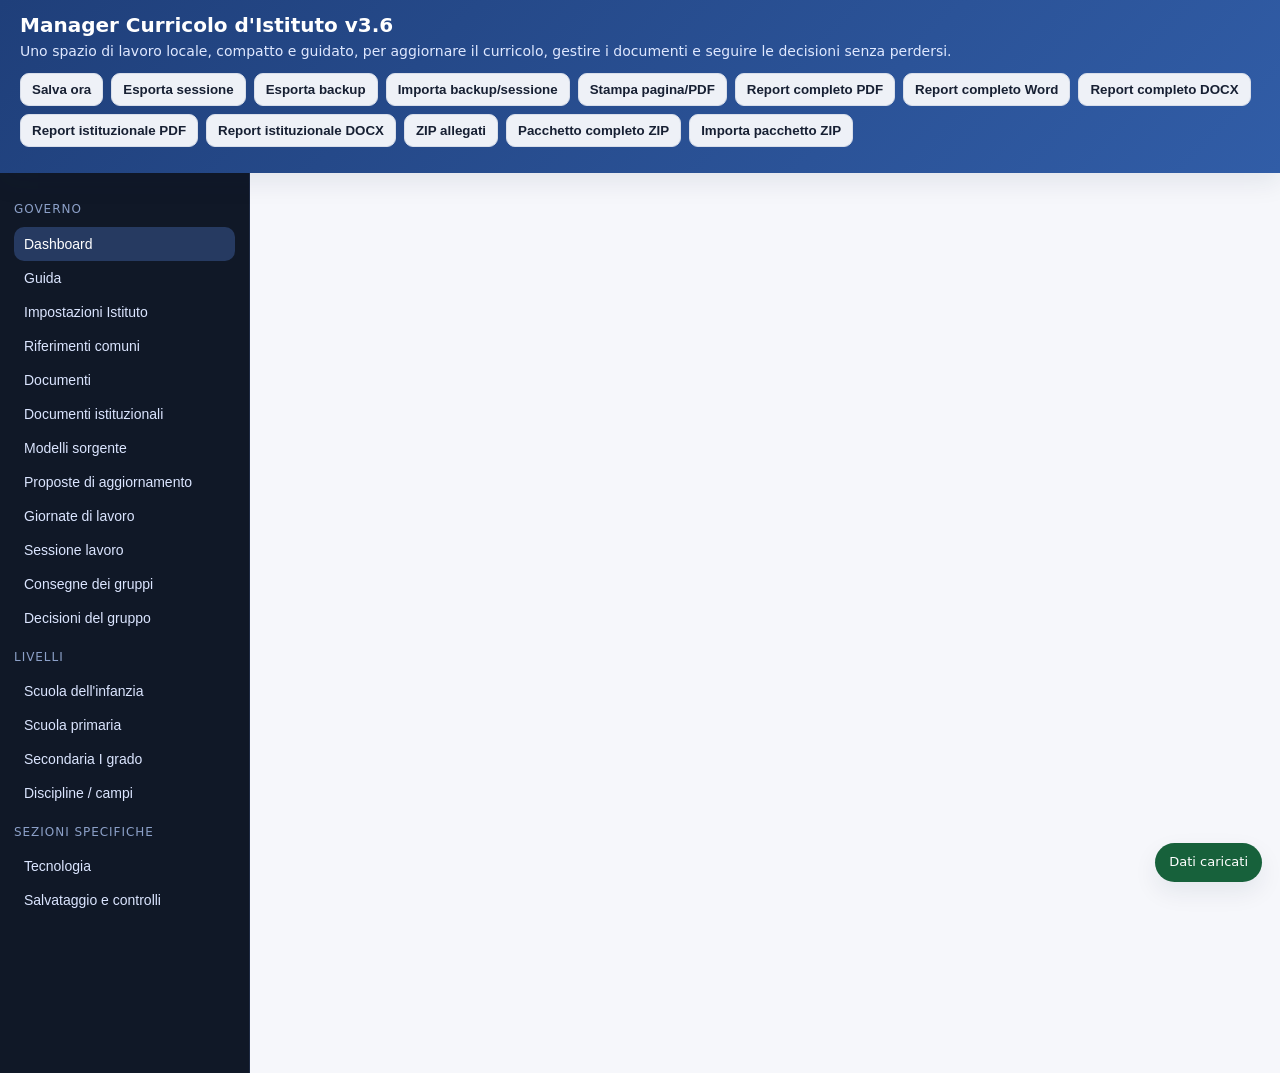
==== commit 57961226: "mgr: add read-only institutional source templates catalog" ====
--- a/APRI_MANAGER_CURRICOLO_ISTITUTO.html
+++ b/APRI_MANAGER_CURRICOLO_ISTITUTO.html
@@ -238,6 +238,7 @@
   <button data-view="fonti">Riferimenti comuni</button>
   <button data-view="documenti">Documenti</button>
   <button data-view="documentiIstituzionali">Documenti istituzionali</button>
+  <button data-view="modelliSorgente">Modelli sorgente</button>
   <button data-view="matrice">Proposte di aggiornamento</button>
   <button data-view="workflow">Giornate di lavoro</button>
   <button data-view="sessione">Sessione lavoro</button>
@@ -259,6 +260,7 @@
   <section id="fonti" class="view"></section>
   <section id="documenti" class="view"></section>
   <section id="documentiIstituzionali" class="view"></section>
+  <section id="modelliSorgente" class="view"></section>
   <section id="matrice" class="view"></section>
   <section id="workflow" class="view"></section>
   <section id="sessione" class="view"></section>
@@ -522,7 +524,7 @@
 window.addEventListener("beforeunload", e => { if(dirty){ e.preventDefault(); e.returnValue=""; }});
 document.querySelectorAll("nav button[data-view]").forEach(btn => btn.addEventListener("click",()=>showView(btn.dataset.view)));
 function showView(id){document.querySelectorAll("nav button[data-view]").forEach(b=>b.classList.toggle("active",b.dataset.view===id));document.querySelectorAll("section.view").forEach(s=>s.classList.toggle("active",s.id===id));document.body.classList.remove("nav-open");renderView(id);}
-function renderView(id){({dashboard:renderDashboard,guida:renderGuida,istituto:renderIstituto,fonti:renderFonti,documenti:renderDocumenti,documentiIstituzionali:renderDocumentiIstituzionali,matrice:renderMatrice,workflow:renderWorkflow,sessione:renderSessione,gruppi:renderGruppi,decisioni:renderDecisioni,infanzia:()=>renderOrdine("infanzia"),primaria:()=>renderOrdine("primaria"),secondaria:()=>renderOrdine("secondaria_i_grado"),discipline:renderDiscipline,tecnologia:renderTecnologia,strumenti:renderStrumenti}[id]||renderDashboard)();}
+function renderView(id){({dashboard:renderDashboard,guida:renderGuida,istituto:renderIstituto,fonti:renderFonti,documenti:renderDocumenti,documentiIstituzionali:renderDocumentiIstituzionali,modelliSorgente:renderModelliSorgenteIstituzionali,matrice:renderMatrice,workflow:renderWorkflow,sessione:renderSessione,gruppi:renderGruppi,decisioni:renderDecisioni,infanzia:()=>renderOrdine("infanzia"),primaria:()=>renderOrdine("primaria"),secondaria:()=>renderOrdine("secondaria_i_grado"),discipline:renderDiscipline,tecnologia:renderTecnologia,strumenti:renderStrumenti}[id]||renderDashboard)();}
 function renderAll(){ensureScopeDefaults();document.getElementById("appSubtitle").textContent = `${state.istituto.denominazione || "Istituto"} · ${state.istituto.annoScolastico || ""} · ${currentScopeLabel()}`;updateNavigationVisibility();renderView(document.querySelector("section.view.active")?.id || "dashboard");}
 function badge(value){const v=String(value??"");const cls=["canonico","validata","approvato"].includes(v)?"ok":(["alta","urgente","da_verificare","aperta","in_revisione"].includes(v)?"warn":"");return `<span class="badge ${cls}">${esc(v||"-")}</span>`;}
 function renderLink(local, external){
@@ -601,7 +603,109 @@
 
 function institutionalTemplates(){ensureRuntimeDefaults();return state.modelliDocumentoIstituzionale || [];}
 function institutionalTemplateById(id){return institutionalTemplates().find(t=>t.id===id) || institutionalTemplates()[0] || null;}
-function renderDocumentiIstituzionali(){
+const institutionalSourceTemplates = [
+  {
+    id: "curricolo-verticale-istituto",
+    title: "Curricolo verticale d'Istituto",
+    category: "Curricolo",
+    path: "templates/documenti-istituzionali/curricolo-verticale-istituto.md",
+    description: "Modello sorgente per il curricolo verticale dell'Istituto, dalla scuola dell'infanzia alla secondaria di I grado. Include finalità, profilo studente, competenze, traguardi, continuità verticale e inclusione."
+  },
+  {
+    id: "curricolo-ordine-scolastico",
+    title: "Curricolo per ordine scolastico",
+    category: "Curricolo",
+    path: "templates/documenti-istituzionali/curricolo-ordine-scolastico.md",
+    description: "Modello sorgente per il curricolo di un singolo ordine scolastico (infanzia, primaria, secondaria). Include competenze, traguardi, obiettivi, metodologie e valutazione."
+  },
+  {
+    id: "curricolo-disciplina-campo",
+    title: "Curricolo per disciplina/campo",
+    category: "Curricolo",
+    path: "templates/documenti-istituzionali/curricolo-disciplina-campo.md",
+    description: "Modello sorgente per il curricolo di una disciplina o campo disciplinare. Include finalità, traguardi, obiettivi, nuclei tematici, metodologie e collegamenti interdisciplinari."
+  },
+  {
+    id: "documento-finale-dipartimento",
+    title: "Documento finale di dipartimento",
+    category: "Documento dipartimento",
+    path: "templates/documenti-istituzionali/documento-finale-dipartimento.md",
+    description: "Modello sorgente per raccogliere decisioni e proposte condivise da un dipartimento disciplinare. Include ordine del giorno, sintesi lavori, decisioni e azioni successive."
+  },
+  {
+    id: "documento-gruppo-lavoro",
+    title: "Documento prodotto dal gruppo di lavoro",
+    category: "Documento gruppo",
+    path: "templates/documenti-istituzionali/documento-gruppo-lavoro.md",
+    description: "Modello sorgente per documentare il lavoro di un gruppo di lavoro tematico. Include mandato, ambito, attività svolte, proposte e questioni aperte."
+  },
+  {
+    id: "documento-revisione-aggiornamento",
+    title: "Documento di revisione e aggiornamento curricolare",
+    category: "Revisione",
+    path: "templates/documenti-istituzionali/documento-revisione-aggiornamento.md",
+    description: "Modello sorgente per descrivere modifiche, motivazioni e modalità di aggiornamento del curricolo. Include parti modificate, sintesi modifiche e verifiche richieste."
+  },
+  {
+    id: "documento-approvato-validato",
+    title: "Documento approvato/validato",
+    category: "Documento ufficiale",
+    path: "templates/documenti-istituzionali/documento-approvato-validato.md",
+    description: "Modello sorgente per documenti ufficiali dell'Istituto con validazione registrata. Include organo competente, data/atto e condizioni di validità."
+  },
+  {
+    id: "quadro-competenze-traguardi-obiettivi",
+    title: "Quadro competenze, traguardi e obiettivi",
+    category: "Quadro sintetico",
+    path: "templates/documenti-istituzionali/quadro-competenze-traguardi-obiettivi.md",
+    description: "Modello sorgente per sintesi strutturata di competenze, traguardi e obiettivi. Include progressione verticale e indicatori osservabili."
+  },
+  {
+    id: "quadro-valutazione-rubriche",
+    title: "Quadro valutazione e rubriche",
+    category: "Valutazione",
+    path: "templates/documenti-istituzionali/quadro-valutazione-rubriche.md",
+    description: "Modello sorgente per definire criteri e strumenti di valutazione. Include livelli, descrittori, evidenze osservabili e adattamenti per BES."
+  },
+  {
+    id: "allegato-educazione-civica-digitale-orientamento-inclusione",
+    title: "Allegato educazione civica/digitale/orientamento/inclusione",
+    category: "Allegato",
+    path: "templates/documenti-istituzionali/allegato-educazione-civica-digitale-orientamento-inclusione.md",
+    description: "Modello sorgente per completare documenti curricolari con approfondimenti specifici. Include attività, valutazione, inclusione e collegamenti interdisciplinari."
+  }
+];
+
+function renderModelliSorgenteIstituzionali(){
+  document.getElementById("modelliSorgente").innerHTML=`<div class="card"><h2>Modelli sorgente istituzionali</h2>
+  <p class="simple-help">Template Markdown non ufficiali, da validare prima dell'uso.</p>
+  <div class="notice warn">
+    <strong>Attenzione:</strong> questi modelli sono sorgenti non ufficiali. Servono come base di lavoro e non sostituiscono la validazione dell'istituzione scolastica.
+  </div>
+  <div class="notice">
+    <strong>Dati personali:</strong> non inserire dati personali, dati identificativi, nomi reali di studenti, famiglie, docenti o istituzioni senza verifica e procedure autorizzate.
+  </div>
+  <div class="notice">
+    <strong>Validazione umana:</strong> ogni documento compilato richiede validazione umana prima di essere considerato bozza, revisionato, validato o approvato.
+  </div>
+  <div class="notice">
+    <strong>Limitazione tecnica:</strong> questa sezione non genera DOCX o PDF e non modifica il motore di export. I template sono file Markdown sorgente da aprire e compilare manualmente.
+  </div>
+  <div class="notice warn">
+    <strong>Riferimenti normativi:</strong> il riferimento ad AgID e alle fonti normative ha valore prudenziale per leggibilità, accessibilità e chiarezza documentale; non costituisce certificazione di conformità.
+  </div>
+  <div class="institutional-template-grid">${institutionalSourceTemplates.map(t=>`<article class="institutional-template-card">
+    <h3>${esc(t.title)}</h3>
+    <div class="template-meta"><span class="badge">${esc(t.category)}</span><span class="badge warn">TEMPLATE SORGENTE — NON UFFICIALE</span></div>
+    <p>${esc(t.description)}</p>
+    <div class="template-sections"><strong>Percorso:</strong> <span class="path-pill" title="${esc(t.path)}">${esc(t.path)}</span></div>
+    <div class="toolbar">
+      <button type="button" class="action secondary mini" onclick="copyText('${jsAttr(t.path)}')">Copia percorso</button>
+    </div>
+    <div class="notice warn" style="margin-top:10px"><strong>Richiede validazione umana</strong></div>
+  </article>`).join("")}</div>
+  </div>`;
+}
  const templates=institutionalTemplates();
  const rules=state.regoleDocumentaliIstituzionali || {principi:[],formati:[]};
  document.getElementById("documentiIstituzionali").innerHTML=`<div class="card"><h2>Documenti istituzionali prodotti</h2>
@@ -1705,32 +1809,60 @@
 const ZIP_CRC_TABLE = (()=>{const t=new Uint32Array(256);for(let n=0;n<256;n++){let c=n;for(let k=0;k<8;k++)c=(c&1)?(0xEDB88320^(c>>>1)):(c>>>1);t[n]=c>>>0;}return t;})();
 function zipCrc32(bytes){let c=0xffffffff;for(let i=0;i<bytes.length;i++)c=ZIP_CRC_TABLE[(c^bytes[i])&255]^(c>>>8);return (c^0xffffffff)>>>0;}
 function zipDosDateTime(value){const d=value?new Date(value):new Date();const year=Math.max(1980,d.getFullYear());const time=(d.getHours()<<11)|(d.getMinutes()<<5)|Math.floor(d.getSeconds()/2);const date=((year-1980)<<9)|((d.getMonth()+1)<<5)|d.getDate();return{time,date};}
+function zipU8(n){const a=new Uint8Array(1);a[0]=n&255;return a;}
+function appendZipParts(target, parts){for(const part of parts){target.push(part instanceof Uint8Array ? part : zipU8(part));}}
+function concatZipParts(parts){const length=parts.reduce((sum,part)=>sum+part.length,0);const out=new Uint8Array(length);let offset=0;for(const part of parts){out.set(part,offset);offset+=part.length;}return out;}
 async function zipDataBytes(data){
  if(data instanceof Uint8Array)return data;
  if(data instanceof ArrayBuffer)return new Uint8Array(data);
  if(typeof Blob!=="undefined" && data instanceof Blob)return new Uint8Array(await data.arrayBuffer());
  return bytesFromText(data);
 }
+async function zipDeflateRawBytes(bytes){
+ const blocks=[];
+ for(let offset=0;offset<bytes.length;offset+=65535){
+  const chunk=bytes.slice(offset,Math.min(offset+65535,bytes.length));
+  const finalBlock=(offset+chunk.length)>=bytes.length;
+  const header=new Uint8Array(5);
+  header[0]=finalBlock?1:0;
+  header[1]=chunk.length&255;
+  header[2]=(chunk.length>>>8)&255;
+  const nlen=(~chunk.length)&65535;
+  header[3]=nlen&255;
+  header[4]=(nlen>>>8)&255;
+  blocks.push(header,chunk);
+ }
+ return concatZipParts(blocks);
+}
+async function zipInflateRawBytes(bytes){
+ if(typeof DecompressionStream==="undefined" || typeof Response==="undefined" || typeof Blob==="undefined")throw new Error("Questo browser non supporta la decompressione ZIP deflate richiesta dal pacchetto.");
+ const stream=new Blob([bytes]).stream().pipeThrough(new DecompressionStream("deflate-raw"));
+ return new Uint8Array(await new Response(stream).arrayBuffer());
+}
 async function buildZipBlob(entries, mimeType="application/zip"){
- const localParts=[], centralParts=[];let offset=0;const utf8Flag=0x0800;let count=0;
+ const localParts=[], centralParts=[];let offset=0;const utf8Flag=0;let count=0;
  for(const entry of entries){
   const path=String(entry.path||"").replace(/^\/+/,"");
   if(!path)continue;
   count++;
   const nameBytes=bytesFromText(path);
   const dataBytes=await zipDataBytes(entry.data||"");
+  const compressedBytes=await zipDeflateRawBytes(dataBytes);
+  const bodyBytes=compressedBytes||dataBytes;
+  const method=compressedBytes?8:0;
   const crc=zipCrc32(dataBytes);
   const dt=zipDosDateTime(entry.date||new Date());
-  const local=[zipU32(0x04034b50),zipU16(20),zipU16(utf8Flag),zipU16(0),zipU16(dt.time),zipU16(dt.date),zipU32(crc),zipU32(dataBytes.length),zipU32(dataBytes.length),zipU16(nameBytes.length),zipU16(0),nameBytes,dataBytes];
-  localParts.push(...local);
-  const central=[zipU32(0x02014b50),zipU16(20),zipU16(20),zipU16(utf8Flag),zipU16(0),zipU16(dt.time),zipU16(dt.date),zipU32(crc),zipU32(dataBytes.length),zipU32(dataBytes.length),zipU16(nameBytes.length),zipU16(0),zipU16(0),zipU16(0),zipU16(0),zipU32(0),zipU32(offset),nameBytes];
-  centralParts.push(...central);
+  const local=[zipU32(0x04034b50),zipU16(20),zipU16(utf8Flag),zipU16(method),zipU16(dt.time),zipU16(dt.date),zipU32(crc),zipU32(bodyBytes.length),zipU32(dataBytes.length),zipU16(nameBytes.length),zipU16(0),nameBytes,bodyBytes];
+   appendZipParts(localParts, local);
+   const central=[zipU32(0x02014b50),zipU16(20),zipU16(20),zipU16(utf8Flag),zipU16(method),zipU16(dt.time),zipU16(dt.date),zipU32(crc),zipU32(bodyBytes.length),zipU32(dataBytes.length),zipU16(nameBytes.length),zipU16(0),zipU16(0),zipU16(0),zipU16(0),zipU32(0),zipU32(offset),nameBytes];
+   appendZipParts(centralParts, central);
   offset += local.reduce((s,p)=>s+p.length,0);
  }
  const centralOffset=offset;
  const centralSize=centralParts.reduce((s,p)=>s+p.length,0);
  const end=[zipU32(0x06054b50),zipU16(0),zipU16(0),zipU16(count),zipU16(count),zipU32(centralSize),zipU32(centralOffset),zipU16(0)];
- return new Blob([...localParts,...centralParts,...end],{type:mimeType});
+  const bytes=concatZipParts(localParts.concat(centralParts, end));
+  return new Blob([bytes],{type:mimeType});
 }
 async function readStoredZipEntries(blob){
  const bytes=new Uint8Array(await blob.arrayBuffer());
@@ -1746,65 +1878,132 @@
   const name=bytesToText(bytes.slice(o+30,o+30+nameLen));
   const dataStart=o+30+nameLen+extraLen;
   const dataEnd=dataStart+compSize;
-  if(method!==0)throw new Error("Questo import supporta solo ZIP non compressi generati dal Manager.");
-  entries[name]=bytes.slice(dataStart,dataEnd);
+  const raw=bytes.slice(dataStart,dataEnd);
+  if(method===0)entries[name]=raw;
+  else if(method===8)entries[name]=await zipInflateRawBytes(raw);
+  else throw new Error("Metodo ZIP non supportato nel pacchetto generato dal Manager.");
   o=dataEnd;
  }
  return entries;
 }
-function xmlEsc(value){return String(value ?? "").replace(/[&<>"]/g,c=>({"&":"&amp;","<":"&lt;",">":"&gt;",'"':"&quot;"}[c]));}
+function safeText(value, fallback="Dato non disponibile"){
+ if(value===undefined||value===null||value==="")return fallback;
+ if(typeof value==="object")return JSON.stringify(value);
+ return String(value).replace(/\s+/g," ").trim();
+}
+function xmlEsc(value){
+ return safeText(value).replace(/&/g,"&amp;").replace(/</g,"&lt;").replace(/>/g,"&gt;").replace(/"/g,"&quot;").replace(/'/g,"&apos;");
+}
 function wordRunText(text){
- const lines=String(text ?? "").split(/\r?\n/);
+ const lines=String(text??"").split(/\r?\n/);
  if(!lines.length)return '<w:t></w:t>';
  return lines.map((line,i)=>`${i?'<w:br/>':''}<w:t xml:space="preserve">${xmlEsc(line)}</w:t>`).join("");
 }
-function wordParagraph(text, style){
+function wordTitle(text){return `<w:p><w:pPr><w:pStyle w:val="Title"/></w:pPr><w:r>${wordRunText(text)}</w:r></w:p>`;}
+function wordHeading(text, level=1){return `<w:p><w:pPr><w:pStyle w:val="${level===1?"Heading1":"Heading2"}"/></w:pPr><w:r>${wordRunText(text)}</w:r></w:p>`;}
+function wordParagraph(text, style="Normal"){
  const styleXml=style?`<w:pPr><w:pStyle w:val="${style}"/></w:pPr>`:"";
  return `<w:p>${styleXml}<w:r>${wordRunText(text)}</w:r></w:p>`;
 }
-function wordCell(text, header=false){
+function wordCell(text, header=false, width=2400){
  const shade=header?'<w:shd w:fill="EAF1FF"/>':'';
- return `<w:tc><w:tcPr><w:tcW w:w="0" w:type="auto"/>${shade}</w:tcPr>${wordParagraph(text||" ", header?"TableHeader":"TableText")}</w:tc>`;
-}
-function htmlTableToDocx(table){
- const rows=Array.from(table.querySelectorAll("tr"));
- if(!rows.length)return "";
- return `<w:tbl><w:tblPr><w:tblW w:w="0" w:type="auto"/><w:tblBorders><w:top w:val="single" w:sz="4" w:space="0" w:color="C7D2E5"/><w:left w:val="single" w:sz="4" w:space="0" w:color="C7D2E5"/><w:bottom w:val="single" w:sz="4" w:space="0" w:color="C7D2E5"/><w:right w:val="single" w:sz="4" w:space="0" w:color="C7D2E5"/><w:insideH w:val="single" w:sz="4" w:space="0" w:color="C7D2E5"/><w:insideV w:val="single" w:sz="4" w:space="0" w:color="C7D2E5"/></w:tblBorders></w:tblPr>${rows.map((tr,ri)=>`<w:tr>${ri===0?"<w:trPr><w:tblHeader/></w:trPr>":""}${Array.from(tr.children).map(td=>wordCell(td.textContent.trim(),ri===0||td.tagName==="TH")).join("")}</w:tr>`).join("")}</w:tbl>`;
-}
-function htmlNodeToDocx(node){
- if(node.nodeType===3){const t=node.textContent.trim();return t?wordParagraph(t):"";}
- if(node.nodeType!==1)return "";
- const tag=node.tagName;
- if(tag==="H1")return wordParagraph(node.textContent.trim(),"Title");
- if(tag==="H2")return wordParagraph(node.textContent.trim(),"Heading1");
- if(tag==="H3")return wordParagraph(node.textContent.trim(),"Heading2");
- if(tag==="P")return wordParagraph(node.textContent.trim(),"Normal");
- if(tag==="TABLE")return htmlTableToDocx(node);
- if(tag==="UL"||tag==="OL")return Array.from(node.querySelectorAll(":scope > li")).map(li=>wordParagraph("• "+li.textContent.trim(),"Normal")).join("");
- if(tag==="BR")return wordParagraph("","Normal");
- if(node.children&&node.children.length)return Array.from(node.childNodes).map(htmlNodeToDocx).join("");
- const t=node.textContent.trim();return t?wordParagraph(t,"Normal"):"";
+ return `<w:tc><w:tcPr><w:tcW w:w="${width}" w:type="dxa"/>${shade}</w:tcPr>${wordParagraph(text||" ", header?"TableHeader":"TableText")}</w:tc>`;
+}
+function wordMetaTable(rows){return wordTable(["Campo","Valore"], rows);}
+function wordTable(headers, rows){
+ const safeHeaders=(headers&&headers.length?headers:["Campo","Valore"]).map(h=>safeText(h));
+ const colWidth=Math.max(1200,Math.floor(9360/safeHeaders.length));
+ const grid=safeHeaders.map(()=>`<w:gridCol w:w="${colWidth}"/>`).join("");
+ const headerCells=safeHeaders.map(h=>wordCell(h,true,colWidth)).join("");
+ const body=(rows||[]).map(row=>{
+  const values=Array.isArray(row)?row:Object.values(row||{});
+  const cells=safeHeaders.map((_,idx)=>wordCell(values[idx]??" ",false,colWidth)).join("");
+  return `<w:tr>${cells}</w:tr>`;
+ }).join("");
+ return `<w:tbl><w:tblPr><w:tblW w:w="9360" w:type="dxa"/><w:tblLayout w:type="fixed"/><w:tblBorders><w:top w:val="single" w:sz="4" w:space="0" w:color="C7D2E5"/><w:left w:val="single" w:sz="4" w:space="0" w:color="C7D2E5"/><w:bottom w:val="single" w:sz="4" w:space="0" w:color="C7D2E5"/><w:right w:val="single" w:sz="4" w:space="0" w:color="C7D2E5"/><w:insideH w:val="single" w:sz="4" w:space="0" w:color="C7D2E5"/><w:insideV w:val="single" w:sz="4" w:space="0" w:color="C7D2E5"/></w:tblBorders></w:tblPr><w:tblGrid>${grid}</w:tblGrid><w:tr>${headerCells}</w:tr>${body}</w:tbl>`;
+}
+function wordSignatureTable(){
+ return wordTable(["Ruolo","Nome e cognome","Firma","Data"],[
+  ["Referente / coordinatore"," "," "," "],
+  ["Dirigente scolastico o delegato"," "," "," "],
+  ["Data"," "," "," "]
+ ]);
+}
+function wordPageBreakIfNeeded(){return "";}
+function resolveDocumentStatus(scope){
+ if(String(scope||"").startsWith("istituzionale:")){
+  const template=institutionalTemplateById(String(scope).split(":")[1]);
+  return institutionalStatusLabel(template?.statoDocumentoDefault);
+ }
+ return "Bozza";
+}
+function institutionalRowsTable(rows){
+ if(!rows||!rows.length)return [["Nessun dato disponibile","Dato non disponibile"]];
+ return rows.map(r=>Object.values(r));
+}
+function buildInstitutionalSections(scope){
+ const payload=buildPrintablePayload(scope);
+ const template=payload.template||{};
+ const data=institutionalScopeData(template.id);
+ const disciplineRows=(data.disc||[]).map(d=>[safeText(d.nome||d.id), safeText(d.ordine), safeText(d.tipo), safeText(d.statoRevisione,"Dato non disponibile")]);
+ const documentRows=(data.docs||[]).map(d=>[safeText(d.titolo), safeText(d.ambito), safeText(d.canonico?"canonico/riferimento":d.stato), safeText(d.noteVersione||d.note,"")]);
+ const proposalRows=(data.rows||[]).map(r=>[safeText(r.variazioneProposta), safeText(r.ordine), safeText(r.disciplinaCampo), safeText(r.stato), safeText(r.responsabile,"Da indicare")]);
+ const decisionRows=(data.dec||[]).map(d=>[safeText(d.titolo), safeText(d.ambito), safeText(d.descrizione), safeText(d.stato), safeText(d.responsabile,"Da indicare")]);
+ const sourceRows=(state.fontiGenerali||[]).slice(0,12).map(f=>[safeText(f.titolo), safeText(f.tipo), safeText(f.stato), safeText(f.noteUso,"")]);
+ return [
+  {heading:"1. Inquadramento del documento", paragraphs:[safeText(template.scopo,"Documento istituzionale prodotto dal Manager Curricolo d'Istituto."), `Destinatari: ${safeText(template.destinatari,"Referenti istituzionali")}.`, `Sezioni previste dal modello: ${(template.sezioni||[]).join("; ")||"Dato non disponibile"}`]},
+  {heading:"2. Dati istituzionali", table:{headers:["Campo","Valore"], rows:[["Istituto", safeText(state.istituto?.denominazione)], ["Codice meccanografico", safeText(state.istituto?.codiceMeccanografico)], ["Anno scolastico", safeText(state.istituto?.annoScolastico)], ["Stato documento", resolveDocumentStatus(scope)], ["Versione", safeText(template.versioneModello,"1.0")], ["Ambito di lavoro", currentScopeLabel()], ["Referente curricolo", safeText(state.istituto?.responsabili?.referenteCurricolo,"Da indicare")], ["Data esportazione", formatDateTime(new Date().toISOString())]]}},
+  {heading:"3. Contenuti / evidenze", paragraphs:["Questa sezione raccoglie le evidenze disponibili nel Manager per il modello istituzionale selezionato. I dati vuoti sono sostituiti da formule leggibili e non vengono esportati campi tecnici interni."], table:disciplineRows.length?{headers:["Disciplina/campo","Ordine","Tipo","Stato revisione"], rows:disciplineRows}:null},
+  {heading:"4. Decisioni, proposte o materiali collegati", paragraphs:["Fonti, documenti, proposte e decisioni sono riportati solo quando presenti nell'ambito di lavoro corrente."], tables:[{headers:["Fonte","Tipo","Stato","Uso nel documento"], rows:institutionalRowsTable(sourceRows)}, {headers:["Documento","Ambito","Stato","Note"], rows:institutionalRowsTable(documentRows)}, {headers:["Proposta","Ordine","Disciplina/campo","Stato","Responsabile"], rows:institutionalRowsTable(proposalRows)}, {headers:["Decisione","Ambito","Descrizione","Stato","Responsabile"], rows:institutionalRowsTable(decisionRows)}]},
+  {heading:"5. Note operative", paragraphs:["Utilizzare questo documento come base modificabile per revisione interna, stampa e condivisione in Word/PDF.", "La validazione formale, l'eventuale protocollazione, la firma digitale e la conservazione a norma restano di competenza delle procedure ufficiali dell'Istituto."]},
+  {heading:"6. Validazione e firme", paragraphs:["Spazi firma predisposti per la verifica dei referenti e del dirigente scolastico o delegato."], signature:true}
+ ];
+}
+function buildInstitutionalDocumentModel(scope){
+ const payload=buildPrintablePayload(scope);
+ const title=safeText(payload.title||"Documento curricolo");
+ return {
+  title,
+  institution:safeText(state.istituto?.denominazione,"Istituto"),
+  schoolYear:safeText(state.istituto?.annoScolastico),
+  status:safeText(resolveDocumentStatus(scope)),
+  version:safeText(state.istituto?.versioneCurricolo),
+  generatedAt:formatDateTime(new Date().toISOString()),
+  sections:buildInstitutionalSections(scope),
+  signatures:[["Referente / coordinatore","Dirigente scolastico o delegato"],["Data","Firma"]],
+  footer:"Documento generato dal Manager Curricolo d'Istituto. Verificare, validare e protocollare secondo le procedure dell'Istituto."
+ };
 }
 function buildDocxDocumentXml(scope){
- const html=buildPrintableHtml(scope);
- const parsed=new DOMParser().parseFromString(html,"text/html");
- const parts=Array.from(parsed.body.childNodes).map(htmlNodeToDocx).join("");
- return `<?xml version="1.0" encoding="UTF-8" standalone="yes"?><w:document xmlns:w="http://schemas.openxmlformats.org/wordprocessingml/2006/main"><w:body>${parts}<w:sectPr><w:headerReference w:type="default" r:id="rId2" xmlns:r="http://schemas.openxmlformats.org/officeDocument/2006/relationships"/><w:footerReference w:type="default" r:id="rId3" xmlns:r="http://schemas.openxmlformats.org/officeDocument/2006/relationships"/><w:pgSz w:w="11906" w:h="16838"/><w:pgMar w:top="1134" w:right="850" w:bottom="1134" w:left="850" w:header="708" w:footer="708" w:gutter="0"/></w:sectPr></w:body></w:document>`;
+ const model=buildInstitutionalDocumentModel(scope);
+ let parts=wordTitle(model.title);
+ parts += wordParagraph(`Istituto: ${model.institution}`);
+ parts += wordParagraph(`Anno scolastico: ${model.schoolYear} · Stato: ${model.status} · Versione: ${model.version}`);
+ parts += wordParagraph(`Data esportazione: ${model.generatedAt}`);
+ for(const section of model.sections){
+  parts += wordPageBreakIfNeeded();
+  parts += wordHeading(section.heading,1);
+  for(const p of section.paragraphs||[]) parts += wordParagraph(p,"Normal");
+  if(section.table) parts += wordTable(section.table.headers, section.table.rows);
+  for(const table of section.tables||[]) parts += wordTable(table.headers, table.rows);
+  if(section.signature) parts += wordSignatureTable();
+ }
+ parts += wordParagraph(model.footer,"Footer");
+ return `<?xml version="1.0" encoding="UTF-8" standalone="yes"?><w:document xmlns:w="http://schemas.openxmlformats.org/wordprocessingml/2006/main" xmlns:r="http://schemas.openxmlformats.org/officeDocument/2006/relationships"><w:body>${parts}<w:sectPr><w:pgSz w:w="11906" w:h="16838"/><w:pgMar w:top="1134" w:right="850" w:bottom="1134" w:left="850" w:header="708" w:footer="708" w:gutter="0"/></w:sectPr></w:body></w:document>`;
 }
 function docxHeaderXml(){return `<?xml version="1.0" encoding="UTF-8" standalone="yes"?><w:hdr xmlns:w="http://schemas.openxmlformats.org/wordprocessingml/2006/main"><w:p><w:pPr><w:pStyle w:val="Header"/><w:jc w:val="center"/></w:pPr><w:r><w:t>${xmlEsc(state.istituto?.denominazione||"Istituto")}</w:t></w:r></w:p></w:hdr>`;}
 function docxFooterXml(){return `<?xml version="1.0" encoding="UTF-8" standalone="yes"?><w:ftr xmlns:w="http://schemas.openxmlformats.org/wordprocessingml/2006/main"><w:p><w:pPr><w:pStyle w:val="Footer"/><w:jc w:val="center"/></w:pPr><w:r><w:t>Documento generato dal Manager Curricolo d'Istituto - verificare e validare prima dell'uso finale</w:t></w:r></w:p></w:ftr>`;}
 function docxStylesXml(){return `<?xml version="1.0" encoding="UTF-8" standalone="yes"?><w:styles xmlns:w="http://schemas.openxmlformats.org/wordprocessingml/2006/main"><w:style w:type="paragraph" w:default="1" w:styleId="Normal"><w:name w:val="Normal"/><w:rPr><w:sz w:val="22"/><w:szCs w:val="22"/></w:rPr></w:style><w:style w:type="paragraph" w:styleId="Title"><w:name w:val="Title"/><w:basedOn w:val="Normal"/><w:pPr><w:spacing w:after="180"/></w:pPr><w:rPr><w:b/><w:sz w:val="34"/><w:szCs w:val="34"/></w:rPr></w:style><w:style w:type="paragraph" w:styleId="Heading1"><w:name w:val="heading 1"/><w:basedOn w:val="Normal"/><w:pPr><w:spacing w:before="240" w:after="120"/></w:pPr><w:rPr><w:b/><w:color w:val="173B68"/><w:sz w:val="26"/><w:szCs w:val="26"/></w:rPr></w:style><w:style w:type="paragraph" w:styleId="Heading2"><w:name w:val="heading 2"/><w:basedOn w:val="Normal"/><w:pPr><w:spacing w:before="160" w:after="80"/></w:pPr><w:rPr><w:b/><w:color w:val="173B68"/><w:sz w:val="22"/><w:szCs w:val="22"/></w:rPr></w:style><w:style w:type="paragraph" w:styleId="Header"><w:name w:val="header"/><w:basedOn w:val="Normal"/><w:rPr><w:sz w:val="18"/><w:szCs w:val="18"/><w:color w:val="536174"/></w:rPr></w:style><w:style w:type="paragraph" w:styleId="Footer"><w:name w:val="footer"/><w:basedOn w:val="Normal"/><w:rPr><w:sz w:val="16"/><w:szCs w:val="16"/><w:color w:val="536174"/></w:rPr></w:style><w:style w:type="paragraph" w:styleId="TableText"><w:name w:val="Table Text"/><w:basedOn w:val="Normal"/><w:rPr><w:sz w:val="18"/><w:szCs w:val="18"/></w:rPr></w:style><w:style w:type="paragraph" w:styleId="TableHeader"><w:name w:val="Table Header"/><w:basedOn w:val="TableText"/><w:rPr><w:b/><w:sz w:val="18"/><w:szCs w:val="18"/></w:rPr></w:style></w:styles>`;}
 async function createDocxBlob(scope){
- const title=(buildPrintablePayload(scope).title||"Documento curricolo");
+ const model=buildInstitutionalDocumentModel(scope);
+ const title=model.title||"Documento curricolo";
  const now=new Date().toISOString();
  const entries=[
   {path:"[Content_Types].xml",data:`<?xml version="1.0" encoding="UTF-8" standalone="yes"?><Types xmlns="http://schemas.openxmlformats.org/package/2006/content-types"><Default Extension="rels" ContentType="application/vnd.openxmlformats-package.relationships+xml"/><Default Extension="xml" ContentType="application/xml"/><Override PartName="/word/document.xml" ContentType="application/vnd.openxmlformats-officedocument.wordprocessingml.document.main+xml"/><Override PartName="/word/styles.xml" ContentType="application/vnd.openxmlformats-officedocument.wordprocessingml.styles+xml"/><Override PartName="/docProps/core.xml" ContentType="application/vnd.openxmlformats-package.core-properties+xml"/><Override PartName="/docProps/app.xml" ContentType="application/vnd.openxmlformats-officedocument.extended-properties+xml"/></Types>`},
   {path:"_rels/.rels",data:`<?xml version="1.0" encoding="UTF-8" standalone="yes"?><Relationships xmlns="http://schemas.openxmlformats.org/package/2006/relationships"><Relationship Id="rId1" Type="http://schemas.openxmlformats.org/officeDocument/2006/relationships/officeDocument" Target="word/document.xml"/><Relationship Id="rId2" Type="http://schemas.openxmlformats.org/package/2006/relationships/metadata/core-properties" Target="docProps/core.xml"/><Relationship Id="rId3" Type="http://schemas.openxmlformats.org/officeDocument/2006/relationships/extended-properties" Target="docProps/app.xml"/></Relationships>`},
-  {path:"word/_rels/document.xml.rels",data:`<?xml version="1.0" encoding="UTF-8" standalone="yes"?><Relationships xmlns="http://schemas.openxmlformats.org/package/2006/relationships"><Relationship Id="rId1" Type="http://schemas.openxmlformats.org/officeDocument/2006/relationships/styles" Target="styles.xml"/><Relationship Id="rId2" Type="http://schemas.openxmlformats.org/officeDocument/2006/relationships/header" Target="header1.xml"/><Relationship Id="rId3" Type="http://schemas.openxmlformats.org/officeDocument/2006/relationships/footer" Target="footer1.xml"/></Relationships>`},
+  {path:"word/_rels/document.xml.rels",data:`<?xml version="1.0" encoding="UTF-8" standalone="yes"?><Relationships xmlns="http://schemas.openxmlformats.org/package/2006/relationships"><Relationship Id="rId1" Type="http://schemas.openxmlformats.org/officeDocument/2006/relationships/styles" Target="styles.xml"/></Relationships>`},
   {path:"word/document.xml",data:buildDocxDocumentXml(scope)},
   {path:"word/styles.xml",data:docxStylesXml()},
-  {path:"word/header1.xml",data:docxHeaderXml()},
-  {path:"word/footer1.xml",data:docxFooterXml()},
   {path:"docProps/core.xml",data:`<?xml version="1.0" encoding="UTF-8" standalone="yes"?><cp:coreProperties xmlns:cp="http://schemas.openxmlformats.org/package/2006/metadata/core-properties" xmlns:dc="http://purl.org/dc/elements/1.1/" xmlns:dcterms="http://purl.org/dc/terms/" xmlns:dcmitype="http://purl.org/dc/dcmitype/" xmlns:xsi="http://www.w3.org/2001/XMLSchema-instance"><dc:title>${xmlEsc(title)}</dc:title><dc:creator>Manager Curricolo Istituto</dc:creator><cp:lastModifiedBy>Manager Curricolo Istituto</cp:lastModifiedBy><dcterms:created xsi:type="dcterms:W3CDTF">${now}</dcterms:created><dcterms:modified xsi:type="dcterms:W3CDTF">${now}</dcterms:modified></cp:coreProperties>`},
   {path:"docProps/app.xml",data:`<?xml version="1.0" encoding="UTF-8" standalone="yes"?><Properties xmlns="http://schemas.openxmlformats.org/officeDocument/2006/extended-properties" xmlns:vt="http://schemas.openxmlformats.org/officeDocument/2006/docPropsVTypes"><Application>Manager Curricolo Istituto</Application></Properties>`}
  ];
@@ -1888,13 +2087,13 @@
 }
 
 async function exportDocument(scope, mode){
- const html=buildPrintableHtml(scope);
  if(mode==="docx"){
   const blob=await createDocxBlob(scope);
   downloadBlob(blob, makeExportDocumentFilename(scope,"docx"));
   toast("Documento DOCX nativo esportato.");
   return;
  }
+ const html=buildPrintableHtml(scope);
  if(mode==="word"){
   const wordHtml='\ufeff'+html;
   downloadBlob(new Blob([wordHtml],{type:"application/msword;charset=utf-8"}), makeExportDocumentFilename(scope,"doc"));
@@ -1969,4 +2168,4 @@
 renderAll();
 </script>
 </body>
-</html>+</html>
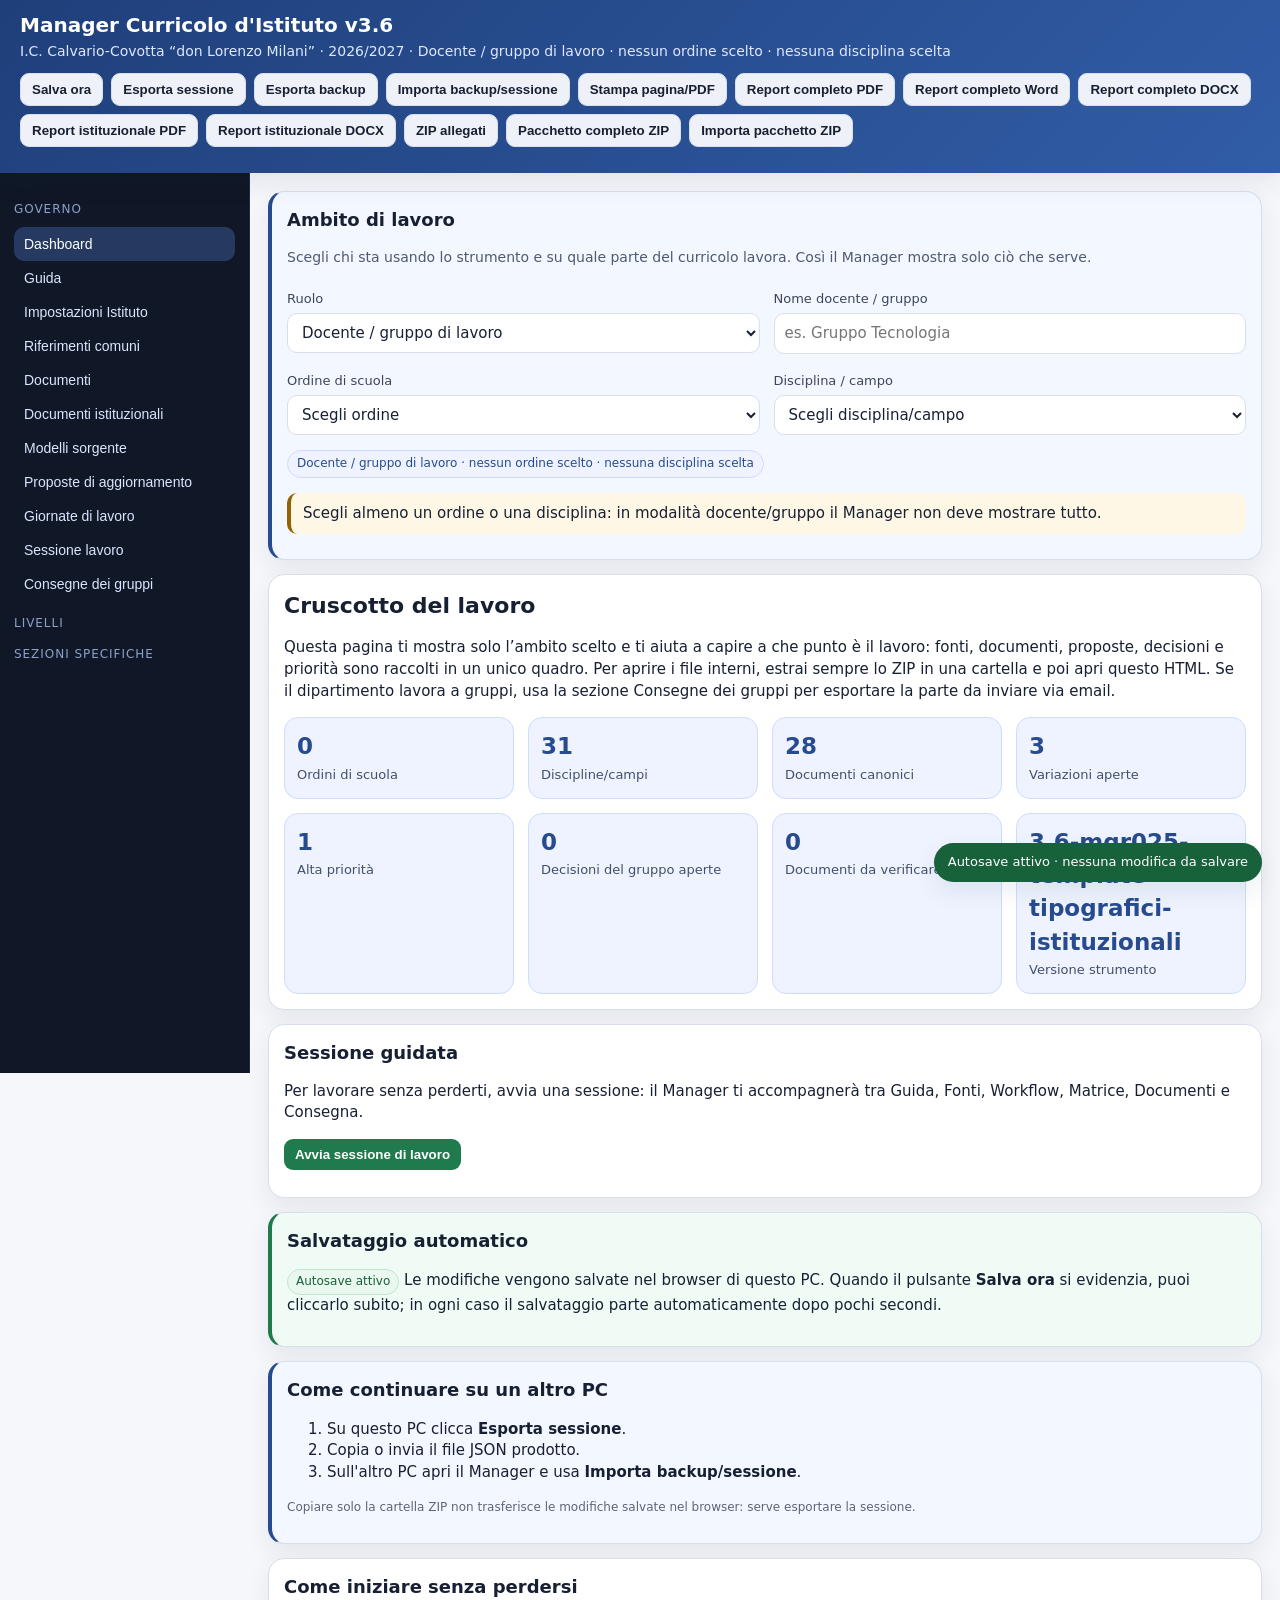
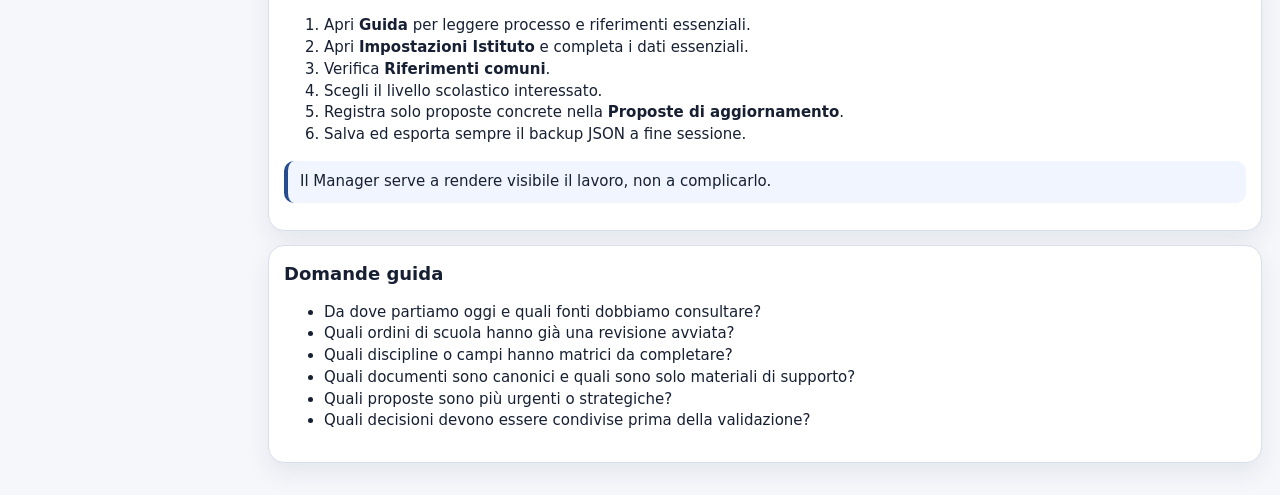
==== commit 35259a22: "fix: restore renderDocumentiIstituzionali function declaration" ====
--- a/APRI_MANAGER_CURRICOLO_ISTITUTO.html
+++ b/APRI_MANAGER_CURRICOLO_ISTITUTO.html
@@ -706,9 +706,11 @@
   </article>`).join("")}</div>
   </div>`;
 }
- const templates=institutionalTemplates();
- const rules=state.regoleDocumentaliIstituzionali || {principi:[],formati:[]};
- document.getElementById("documentiIstituzionali").innerHTML=`<div class="card"><h2>Documenti istituzionali prodotti</h2>
+
+function renderDocumentiIstituzionali(){
+  const templates=institutionalTemplates();
+  const rules=state.regoleDocumentaliIstituzionali || {principi:[],formati:[]};
+  document.getElementById("documentiIstituzionali").innerHTML=`<div class="card"><h2>Documenti istituzionali prodotti</h2>
  <p>Questa sezione serve a generare documenti veri: prodotti dei gruppi, documenti di dipartimento, proposte, verbali, report e documenti approvati. Non è il registro documenti e non è il backup tecnico.</p>
  <div class="notice"><strong>Regola di qualità:</strong> ogni export include frontespizio, metadati istituzionali, stato del documento, sezioni numerate, tabelle leggibili, spazio firme e footer versione. I dati tecnici interni non vengono esportati.</div>
  <div class="document-quality-list">
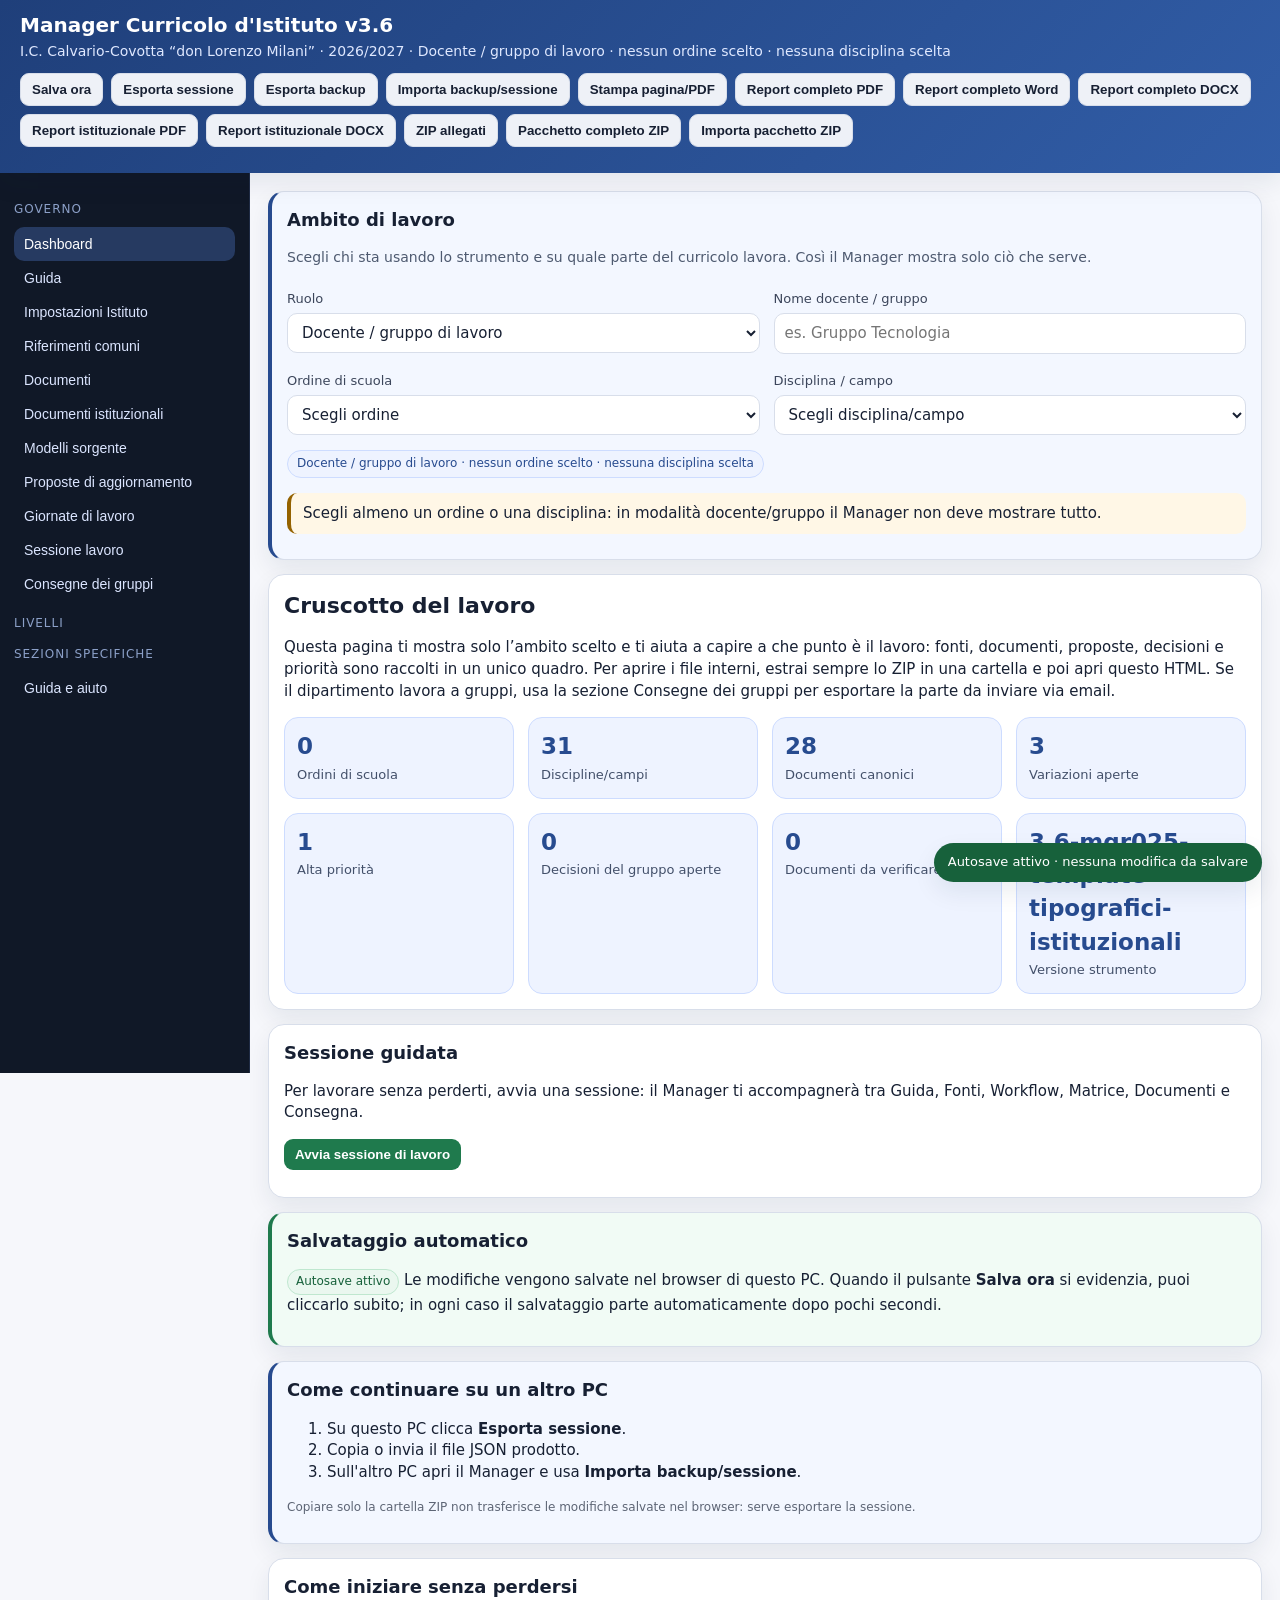
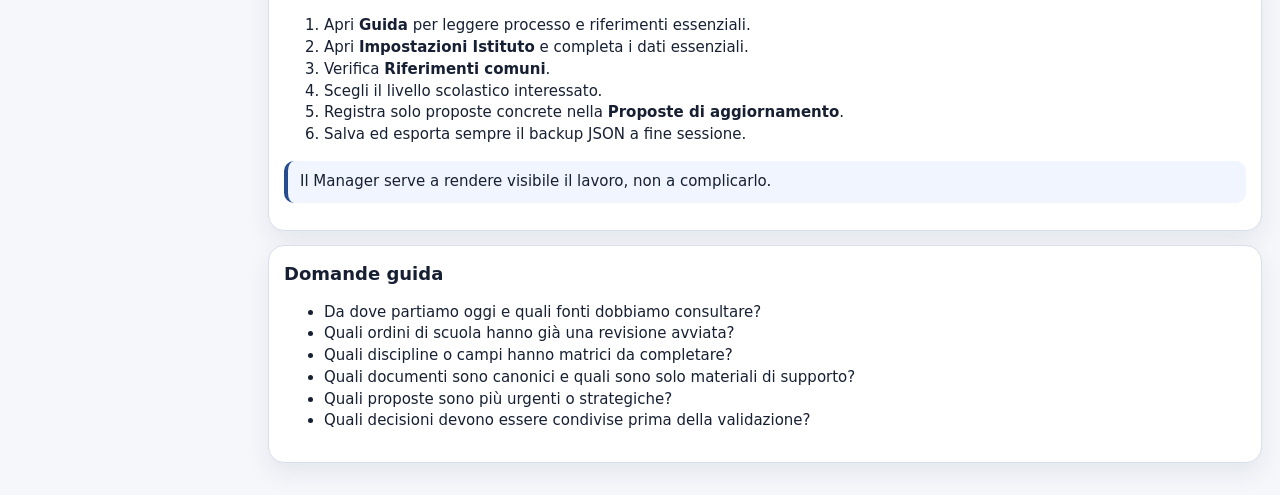
==== commit 8afeb553: "fix: restore standalone wiki rendering" ====
--- a/APRI_MANAGER_CURRICOLO_ISTITUTO.html
+++ b/APRI_MANAGER_CURRICOLO_ISTITUTO.html
@@ -252,6 +252,7 @@
   <div class="nav-title">Sezioni specifiche</div>
   <button data-view="tecnologia">Tecnologia</button>
   <button data-view="strumenti">Salvataggio e controlli</button>
+  <button data-view="wiki">Guida e aiuto</button>
 </nav>
 <main>
   <section id="dashboard" class="view active"></section>
@@ -272,6 +273,7 @@
   <section id="discipline" class="view"></section>
   <section id="tecnologia" class="view"></section>
   <section id="strumenti" class="view"></section>
+  <section id="wiki" class="view"></section>
 </main>
 </div>
 
@@ -293,6 +295,248 @@
 
 <script id="seed-data" type="application/json">{"schemaVersion":"2.0A","managerVersion":"3.6-mgr025-template-tipografici-istituzionali","createdAt":"2026-06-12","stato":"documentale_istituzionale_integrazione_pronta_per_test","noteUso":["MGR-025: aggiunto modello documentale istituzionale aggiornabile con template tipografici, export stampa/PDF, Word .doc e DOCX nativo per documenti prodotti/approvati.","I documenti istituzionali sono distinti da registro documenti, allegati e backup tecnico.","MGR-023: aggiunti DOCX nativo, ZIP allegati e pacchetto completo con IndexedDB.","MGR-022: aggiunto export documentale mirato per stampa/PDF e Word-compatible; corretto import sessione portabile modello/schema.","MGR-020: corretta la modale Modifica/Aggiungi che mostrava undefined; nessuna nuova funzione introdotta.","La distribuzione resta ZIP locale offline; nessun backend, API, autenticazione o deploy."],"istituto":{"denominazione":"I.C. Calvario-Covotta “don Lorenzo Milani”","codiceMeccanografico":"AVIC849003","comunePrincipale":"Ariano Irpino","provincia":"AV","plessi":[{"nome":"Da verificare","ordine":"infanzia","comune":"Da verificare","note":""},{"nome":"Da verificare","ordine":"primaria","comune":"Da verificare","note":""},{"nome":"Da verificare","ordine":"secondaria_i_grado","comune":"Da verificare","note":""}],"ordiniScuolaAttivi":["infanzia","primaria","secondaria_i_grado"],"annoScolastico":"2026/2027","versioneCurricolo":"bozza_v2_0","statoAggiornamento":"in_revisione","responsabili":{"dirigenteScolastico":"","referenteCurricolo":"","referentiOrdine":[],"referentiDisciplina":[],"gruppiVerticali":[]},"fontiObbligatorie":["PTOF","RAV","PdM","Indicazioni Nazionali 2012","Indicazioni Nazionali 2025","Educazione civica","Inclusione","Orientamento","Quadri europei competenze"]},"statiAmmessi":{"documento":["canonico","bozza","supporto","storico","superato"],"revisione":["aperta","in_revisione","validata","respinta","rinviata"],"curricolo":["bozza","dipartimento","collegio","approvato","archiviato"],"priorita":["bassa","media","alta","urgente"],"ambitoDocumento":["generale","infanzia","primaria","secondaria_i_grado","tecnologia","disciplina","processo"],"tipoDocumento":["fonte_istituzionale","dossier","curricolo","matrice","uda","rubrica","griglia","verbale","report","allegato","backup","guida"]},"fontiGenerali":[{"id":"fonte_guida_processo_riferimenti","titolo":"Guida processo e riferimenti normativi/documentali","tipo":"guida","ambito":"generale","stato":"canonico","canonico":true,"urlEsterna":"","fileLocale":"./docs_generali/guida/GUIDA_PROCESSO_E_RIFERIMENTI.html","noteUso":"Aprire per orientare il lavoro: processo, fonti essenziali, uso pratico nel Manager."},{"id":"fonte_indice_fonti_verificate","titolo":"Indice fonti ufficiali e file da includere","tipo":"fonte_istituzionale","ambito":"generale","stato":"canonico","canonico":true,"urlEsterna":"","fileLocale":"./docs_generali/fonti/FONTI_UFFICIALI_E_FILE_DA_INCLUDERE.html","noteUso":"Aprire per verificare link ufficiali, copie Drive/KB e file da includere nel pacchetto."},{"id":"fonte_ptof_2022_2025","titolo":"PTOF 2022-2025","tipo":"fonte_istituzionale","ambito":"generale","stato":"da_verificare","canonico":true,"urlEsterna":"https://www.icdonmilaniariano.edu.it/wp-content/uploads/2024/04/PTOF-22-25-1.pdf","fileLocale":"./docs_generali/fonti/PTOF_22_25_1_link.html","noteUso":"Link ufficiale rilevato; serve verificare se esiste PTOF 2025-2028 più aggiornato."},{"id":"fonte_rav_2024_2025","titolo":"RAV 2024/2025 - AVIC849003","tipo":"fonte_istituzionale","ambito":"generale","stato":"canonico","canonico":true,"urlEsterna":"https://drive.google.com/file/d/1HK_c7S5we7rcUrfIqBVDoxe4dAUEKpNf/view?usp=drivesdk","fileLocale":"./docs_generali/fonti/RAV_202425_AVIC849003_link.html","noteUso":"File RAV trovato in Drive; da collegare alla copia ufficiale o alla copia KB canonica."},{"id":"fonte_nuove_indicazioni_2025","titolo":"Nuove Indicazioni 2025","tipo":"fonte_istituzionale","ambito":"generale","stato":"supporto","canonico":true,"urlEsterna":"https://drive.google.com/file/d/1fX8QG1xW7hgFzBGgJa0RzCwSFkFJk31w/view?usp=drivesdk","fileLocale":"./docs_generali/fonti/Nuove_Indicazioni_2025_link.html","noteUso":"File trovato in Drive; verificare se è documento definitivo o materiale di dibattito."},{"id":"fonte_cantiere_curricolo_2025","titolo":"Cantiere Curricolo 2025","tipo":"fonte_istituzionale","ambito":"generale","stato":"supporto","canonico":true,"urlEsterna":"https://drive.google.com/file/d/1gcEuoTpdsZju-SpxQxepAk_fobEuOmlw/view?usp=drivesdk","fileLocale":"./docs_generali/fonti/Cantiere_Curricolo_2025_link.html","noteUso":"Documento già rilevato nella cartella KB."},{"id":"fonte_cronoprogramma","titolo":"Cronoprogramma aggiornamento Curricolo Verticale","tipo":"processo","ambito":"generale","stato":"canonico","canonico":true,"urlEsterna":"","fileLocale":"./docs_generali/Cronoprogramma_Aggiornamento_Curricolo_Verticale.docx","noteUso":"Guida le azioni delle giornate di lavoro."}],"ordiniScuola":[{"id":"infanzia","nome":"Scuola dell'infanzia","tipoProgressione":"anni_3_5","anniClassi":["3 anni","4 anni","5 anni"],"profilo":"Campo educativo orientato allo sviluppo dell'identità, dell'autonomia, della competenza e della cittadinanza.","elementiCurricolo":["campi_esperienza"],"statoRevisione":"aperta"},{"id":"primaria","nome":"Scuola primaria","tipoProgressione":"classi_i_v","anniClassi":["I","II","III","IV","V"],"profilo":"Primo segmento disciplinare del primo ciclo, con valutazione descrittiva e progressione curricolare per obiettivi.","elementiCurricolo":["discipline","educazione_civica","orientamento"],"statoRevisione":"aperta"},{"id":"secondaria_i_grado","nome":"Scuola secondaria di I grado","tipoProgressione":"classi_i_iii","anniClassi":["I","II","III"],"profilo":"Secondo segmento del primo ciclo, con sviluppo disciplinare, orientamento, competenze e raccordo con l'esame conclusivo.","elementiCurricolo":["discipline","educazione_civica","orientamento"],"statoRevisione":"aperta"}],"discipline":[{"id":"infanzia_se_altro","ordine":"infanzia","nome":"Il sé e l'altro","tipo":"campo_esperienza","statoRevisione":"aperta"},{"id":"infanzia_corpo_movimento","ordine":"infanzia","nome":"Il corpo e il movimento","tipo":"campo_esperienza","statoRevisione":"aperta"},{"id":"infanzia_immagini_suoni_colori","ordine":"infanzia","nome":"Immagini, suoni, colori","tipo":"campo_esperienza","statoRevisione":"aperta"},{"id":"infanzia_discorsi_parole","ordine":"infanzia","nome":"I discorsi e le parole","tipo":"campo_esperienza","statoRevisione":"aperta"},{"id":"infanzia_conoscenza_mondo","ordine":"infanzia","nome":"La conoscenza del mondo","tipo":"campo_esperienza","statoRevisione":"aperta"},{"id":"primaria_italiano","ordine":"primaria","nome":"Italiano","tipo":"disciplina","statoRevisione":"aperta"},{"id":"primaria_inglese","ordine":"primaria","nome":"Lingua inglese","tipo":"disciplina","statoRevisione":"aperta"},{"id":"primaria_storia","ordine":"primaria","nome":"Storia","tipo":"disciplina","statoRevisione":"aperta"},{"id":"primaria_geografia","ordine":"primaria","nome":"Geografia","tipo":"disciplina","statoRevisione":"aperta"},{"id":"primaria_matematica","ordine":"primaria","nome":"Matematica","tipo":"disciplina","statoRevisione":"aperta"},{"id":"primaria_scienze","ordine":"primaria","nome":"Scienze","tipo":"disciplina","statoRevisione":"aperta"},{"id":"primaria_tecnologia","ordine":"primaria","nome":"Tecnologia","tipo":"disciplina","statoRevisione":"aperta"},{"id":"primaria_arte","ordine":"primaria","nome":"Arte e immagine","tipo":"disciplina","statoRevisione":"aperta"},{"id":"primaria_musica","ordine":"primaria","nome":"Musica","tipo":"disciplina","statoRevisione":"aperta"},{"id":"primaria_ed_fisica","ordine":"primaria","nome":"Educazione fisica","tipo":"disciplina","statoRevisione":"aperta"},{"id":"primaria_irc","ordine":"primaria","nome":"Religione / attività alternativa","tipo":"disciplina","statoRevisione":"aperta"},{"id":"secondaria_italiano","ordine":"secondaria_i_grado","nome":"Italiano","tipo":"disciplina","statoRevisione":"aperta"},{"id":"secondaria_storia","ordine":"secondaria_i_grado","nome":"Storia","tipo":"disciplina","statoRevisione":"aperta"},{"id":"secondaria_geografia","ordine":"secondaria_i_grado","nome":"Geografia","tipo":"disciplina","statoRevisione":"aperta"},{"id":"secondaria_matematica","ordine":"secondaria_i_grado","nome":"Matematica","tipo":"disciplina","statoRevisione":"aperta"},{"id":"secondaria_scienze","ordine":"secondaria_i_grado","nome":"Scienze","tipo":"disciplina","statoRevisione":"aperta"},{"id":"secondaria_tecnologia","ordine":"secondaria_i_grado","nome":"Tecnologia","tipo":"disciplina","statoRevisione":"aperta","sezioneSpecifica":"tecnologia"},{"id":"secondaria_inglese","ordine":"secondaria_i_grado","nome":"Lingua inglese","tipo":"disciplina","statoRevisione":"aperta"},{"id":"secondaria_seconda_lingua","ordine":"secondaria_i_grado","nome":"Seconda lingua comunitaria","tipo":"disciplina","statoRevisione":"aperta"},{"id":"secondaria_arte","ordine":"secondaria_i_grado","nome":"Arte e immagine","tipo":"disciplina","statoRevisione":"aperta"},{"id":"secondaria_musica","ordine":"secondaria_i_grado","nome":"Musica","tipo":"disciplina","statoRevisione":"aperta"},{"id":"secondaria_ed_fisica","ordine":"secondaria_i_grado","nome":"Educazione fisica","tipo":"disciplina","statoRevisione":"aperta"},{"id":"secondaria_irc","ordine":"secondaria_i_grado","nome":"Religione / attività alternativa","tipo":"disciplina","statoRevisione":"aperta"},{"id":"educazione_civica","ordine":"trasversale","nome":"Educazione civica","tipo":"trasversale","statoRevisione":"aperta"},{"id":"orientamento","ordine":"trasversale","nome":"Orientamento","tipo":"trasversale","statoRevisione":"aperta"},{"id":"inclusione","ordine":"trasversale","nome":"Inclusione","tipo":"trasversale","statoRevisione":"aperta"}],"schedaDisciplinaTemplate":{"campi":["profiloDisciplinare","nucleiFondanti","traguardiCompetenze","conoscenzeEssenziali","abilita","evidenzeOsservabili","compitiAutentici","rubriche","udaDocumentiCollegati","matriceVariazioni","statoRevisione","decisioni"]},"documenti":[{"id":"doc_guida_processo_riferimenti_v27","titolo":"Guida processo e riferimenti normativi/documentali","tipo":"guida","ambito":"generale","versione":"v2.7","stato":"canonico","canonico":true,"fileLocale":"./docs_generali/guida/GUIDA_PROCESSO_E_RIFERIMENTI.html","urlEsterna":"","collegatoA":["guida","fonti_generali","processo"],"sostituisce":[],"sostituitoDa":"","responsabile":"","dataAggiornamento":"2026-06-12","fonteOrigine":"Manager Curricolo v2.7","noteVersione":"Guida leggera e documentata al processo di aggiornamento del curricolo.","note":"Documento interno di orientamento."},{"id":"doc_nuove_indicazioni_2025_link","titolo":"Nuove Indicazioni 2025 - link Drive","tipo":"fonte_istituzionale","ambito":"generale","versione":"fonte","stato":"canonico","canonico":true,"fileLocale":"./docs_generali/fonti/Nuove_Indicazioni_2025_link.html","urlEsterna":"https://drive.google.com/file/d/1fX8QG1xW7hgFzBGgJa0RzCwSFkFJk31w/view?usp=drivesdk","collegatoA":["fonti_generali"],"sostituisce":[],"sostituitoDa":"","note":"File Drive da verificare come definitivo o materiale di dibattito.","responsabile":"","dataAggiornamento":"2026-06-12","storiaVersioni":[],"fonteOrigine":"","noteVersione":"File Drive da verificare come definitivo o materiale di dibattito."},{"id":"doc_rav_2024_2025_link","titolo":"RAV 2024/2025 - link Drive","tipo":"fonte_istituzionale","ambito":"generale","versione":"fonte","stato":"canonico","canonico":true,"fileLocale":"./docs_generali/fonti/RAV_202425_AVIC849003_link.html","urlEsterna":"https://drive.google.com/file/d/1HK_c7S5we7rcUrfIqBVDoxe4dAUEKpNf/view?usp=drivesdk","collegatoA":["fonti_generali"],"sostituisce":[],"sostituitoDa":"","note":"Copia Drive del RAV AVIC849003.","responsabile":"","dataAggiornamento":"2026-06-12","storiaVersioni":[],"fonteOrigine":"","noteVersione":"Copia Drive del RAV AVIC849003."},{"id":"doc_ptof_2022_2025_link","titolo":"PTOF 2022-2025 - link ufficiale","tipo":"fonte_istituzionale","ambito":"generale","versione":"fonte","stato":"canonico","canonico":true,"fileLocale":"./docs_generali/fonti/PTOF_22_25_1_link.html","urlEsterna":"https://www.icdonmilaniariano.edu.it/wp-content/uploads/2024/04/PTOF-22-25-1.pdf","collegatoA":["fonti_generali"],"sostituisce":[],"sostituitoDa":"","note":"Link ufficiale rilevato; verificare eventuale PTOF 2025-2028.","responsabile":"","dataAggiornamento":"2026-06-12","storiaVersioni":[],"fonteOrigine":"","noteVersione":"Link ufficiale rilevato; verificare eventuale PTOF 2025-2028."},{"id":"doc_fonti_indice_v23","titolo":"Indice fonti ufficiali e file da includere","tipo":"fonte_istituzionale","ambito":"generale","versione":"fonte","stato":"canonico","canonico":true,"fileLocale":"./docs_generali/fonti/FONTI_UFFICIALI_E_FILE_DA_INCLUDERE.html","urlEsterna":"","collegatoA":["fonti_generali"],"sostituisce":[],"sostituitoDa":"","note":"Indice operativo delle fonti.","responsabile":"","dataAggiornamento":"2026-06-12","storiaVersioni":[],"fonteOrigine":"","noteVersione":"Indice operativo delle fonti."},{"id":"doc_spec_manager_v2","titolo":"Specifica funzionale Manager Curricolo d'Istituto v2.0","tipo":"report","ambito":"processo","versione":"v2.0A","stato":"canonico","canonico":true,"fileLocale":"./report/Specifiche_Manager_Curricolo_Istituto_v2_0.docx","urlEsterna":"","collegatoA":["manager_v2","processo","kb"],"sostituisce":[],"sostituitoDa":"","note":"Documento guida per la ricostruzione del Manager.","responsabile":"","dataAggiornamento":"2026-06-12","storiaVersioni":[],"fonteOrigine":"","noteVersione":"Documento guida per la ricostruzione del Manager."},{"id":"doc_guida_manager_primo_ciclo","titolo":"Guida docente Manager Primo Ciclo","tipo":"guida","ambito":"processo","versione":"v1.0","stato":"canonico","canonico":true,"fileLocale":"./report/04_Guida_Docente_Manager_Primo_Ciclo_v1_0.docx","urlEsterna":"","collegatoA":["manager_v2","processo"],"sostituisce":[],"sostituitoDa":"","note":"Guida operativa per usare il Manager durante le giornate di lavoro.","responsabile":"","dataAggiornamento":"2026-06-12","storiaVersioni":[],"fonteOrigine":"","noteVersione":"Guida operativa per usare il Manager durante le giornate di lavoro."},{"id":"doc_report_pacchetto_v14","titolo":"Report gestione pacchetto Primo Ciclo v1.4","tipo":"report","ambito":"processo","versione":"v1.4","stato":"canonico","canonico":true,"fileLocale":"./report/00_Report_Gestione_Pacchetto_Primo_Ciclo_v1_4.docx","urlEsterna":"","collegatoA":["processo"],"sostituisce":[],"sostituitoDa":"","note":"Report storico del pacchetto precedente.","responsabile":"","dataAggiornamento":"2026-06-12","storiaVersioni":[],"fonteOrigine":"","noteVersione":"Report storico del pacchetto precedente."},{"id":"doc_cronoprogramma","titolo":"Cronoprogramma aggiornamento Curricolo Verticale","tipo":"fonte_istituzionale","ambito":"generale","versione":"2026","stato":"canonico","canonico":true,"fileLocale":"./docs_generali/Cronoprogramma_Aggiornamento_Curricolo_Verticale.docx","urlEsterna":"","collegatoA":["workflow"],"sostituisce":[],"sostituitoDa":"","note":"Riferimento operativo delle giornate di lavoro.","responsabile":"","dataAggiornamento":"2026-06-12","storiaVersioni":[],"fonteOrigine":"","noteVersione":"Riferimento operativo delle giornate di lavoro."},{"id":"doc_fonti_generali","titolo":"Fonti istituzionali e analisi generale","tipo":"fonte_istituzionale","ambito":"generale","versione":"v1.0","stato":"canonico","canonico":true,"fileLocale":"./docs_generali/FONTI_ISTITUZIONALI_E_ANALISI.html","urlEsterna":"","collegatoA":["fonti_generali"],"sostituisce":[],"sostituitoDa":"","note":"Pagina locale di orientamento alle fonti comuni.","responsabile":"","dataAggiornamento":"2026-06-12","storiaVersioni":[],"fonteOrigine":"","noteVersione":"Pagina locale di orientamento alle fonti comuni."},{"id":"doc_dossier_infanzia","titolo":"Dossier Scuola dell'Infanzia","tipo":"dossier","ambito":"infanzia","versione":"v1.0","stato":"canonico","canonico":true,"fileLocale":"./docs_infanzia/10_Dossier_Scuola_Infanzia_v1_0.docx","urlEsterna":"","collegatoA":["infanzia"],"sostituisce":[],"sostituitoDa":"","note":"","responsabile":"","dataAggiornamento":"2026-06-12","storiaVersioni":[],"fonteOrigine":"","noteVersione":""},{"id":"doc_matrici_infanzia","titolo":"Matrici Campi di Esperienza Infanzia","tipo":"matrice","ambito":"infanzia","versione":"v1.0","stato":"canonico","canonico":true,"fileLocale":"./docs_infanzia/11_Matrici_Campi_Infanzia_v1_0.docx","urlEsterna":"","collegatoA":["infanzia"],"sostituisce":[],"sostituitoDa":"","note":"","responsabile":"","dataAggiornamento":"2026-06-12","storiaVersioni":[],"fonteOrigine":"","noteVersione":""},{"id":"doc_dossier_primaria","titolo":"Dossier Scuola Primaria","tipo":"dossier","ambito":"primaria","versione":"v1.1","stato":"canonico","canonico":true,"fileLocale":"./docs_primaria/01_Dossier_Scuola_Primaria_v1_1.docx","urlEsterna":"","collegatoA":["primaria"],"sostituisce":[],"sostituitoDa":"","note":"","responsabile":"","dataAggiornamento":"2026-06-12","storiaVersioni":[],"fonteOrigine":"","noteVersione":""},{"id":"doc_matrici_primaria","titolo":"Matrici Curricolo Primaria I-V","tipo":"matrice","ambito":"primaria","versione":"v1.0","stato":"canonico","canonico":true,"fileLocale":"./docs_primaria/02_Matrici_Curricolo_Primaria_I_V_v1_0.docx","urlEsterna":"","collegatoA":["primaria"],"sostituisce":[],"sostituitoDa":"","note":"","responsabile":"","dataAggiornamento":"2026-06-12","storiaVersioni":[],"fonteOrigine":"","noteVersione":""},{"id":"doc_rubriche_primaria","titolo":"Rubriche Valutazione Primaria","tipo":"rubrica","ambito":"primaria","versione":"v1.0","stato":"canonico","canonico":true,"fileLocale":"./docs_primaria/03_Rubriche_Valutazione_Primaria_v1_0.docx","urlEsterna":"","collegatoA":["primaria"],"sostituisce":[],"sostituitoDa":"","note":"","responsabile":"","dataAggiornamento":"2026-06-12","storiaVersioni":[],"fonteOrigine":"","noteVersione":""},{"id":"doc_dossier_secondaria","titolo":"Dossier Scuola Secondaria di I grado","tipo":"dossier","ambito":"secondaria_i_grado","versione":"v1.0","stato":"canonico","canonico":true,"fileLocale":"./docs_secondaria/12_Dossier_Scuola_Secondaria_I_Grado_v1_0.docx","urlEsterna":"","collegatoA":["secondaria_i_grado"],"sostituisce":[],"sostituitoDa":"","note":"","responsabile":"","dataAggiornamento":"2026-06-12","storiaVersioni":[],"fonteOrigine":"","noteVersione":""},{"id":"doc_matrici_secondaria","titolo":"Matrici Curricolo Secondaria di I grado","tipo":"matrice","ambito":"secondaria_i_grado","versione":"v1.0","stato":"canonico","canonico":true,"fileLocale":"./docs_secondaria/13_Matrici_Curricolo_Secondaria_I_Grado_v1_0.docx","urlEsterna":"","collegatoA":["secondaria_i_grado"],"sostituisce":[],"sostituitoDa":"","note":"","responsabile":"","dataAggiornamento":"2026-06-12","storiaVersioni":[],"fonteOrigine":"","noteVersione":""},{"id":"doc_rubriche_secondaria","titolo":"Rubriche Valutazione Secondaria di I grado","tipo":"rubrica","ambito":"secondaria_i_grado","versione":"v1.0","stato":"canonico","canonico":true,"fileLocale":"./docs_secondaria/14_Rubriche_Valutazione_Secondaria_I_Grado_v1_0.docx","urlEsterna":"","collegatoA":["secondaria_i_grado"],"sostituisce":[],"sostituitoDa":"","note":"","responsabile":"","dataAggiornamento":"2026-06-12","storiaVersioni":[],"fonteOrigine":"","noteVersione":""},{"id":"doc_report_tecnologia","titolo":"Report Normalizzazione Tecnologia","tipo":"report","ambito":"tecnologia","versione":"v1.0","stato":"canonico","canonico":true,"fileLocale":"./docs_tecnologia/00_Report_Normalizzazione_Tecnologia_v1_0.docx","urlEsterna":"","collegatoA":["secondaria_tecnologia","primaria_tecnologia"],"sostituisce":[],"sostituitoDa":"","note":"Materiale specifico di Tecnologia.","responsabile":"","dataAggiornamento":"2026-06-12","storiaVersioni":[],"fonteOrigine":"","noteVersione":"Materiale specifico di Tecnologia."},{"id":"doc_dossier_tecnologia","titolo":"Dossier Studio Tecnologia","tipo":"dossier","ambito":"tecnologia","versione":"v1.0","stato":"canonico","canonico":true,"fileLocale":"./docs_tecnologia/01_Dossier_Studio_Tecnologia_v1_0.docx","urlEsterna":"","collegatoA":["secondaria_tecnologia","primaria_tecnologia"],"sostituisce":[],"sostituitoDa":"","note":"Materiale specifico di Tecnologia. Non va nelle fonti generali.","responsabile":"","dataAggiornamento":"2026-06-12","storiaVersioni":[],"fonteOrigine":"","noteVersione":"Materiale specifico di Tecnologia. Non va nelle fonti generali."},{"id":"doc_curricolo_tecnologia","titolo":"Curricolo Verticale Tecnologia","tipo":"curricolo","ambito":"tecnologia","versione":"v1.0","stato":"canonico","canonico":true,"fileLocale":"./docs_tecnologia/02_Curricolo_Verticale_Tecnologia_v1_0.docx","urlEsterna":"","collegatoA":["secondaria_tecnologia","primaria_tecnologia"],"sostituisce":[],"sostituitoDa":"","note":"Da usare solo nella sezione Tecnologia o nelle schede Tecnologia.","responsabile":"","dataAggiornamento":"2026-06-12","storiaVersioni":[],"fonteOrigine":"","noteVersione":"Da usare solo nella sezione Tecnologia o nelle schede Tecnologia."},{"id":"doc_programmazione_tecnologia","titolo":"Programmazione Annuale Tecnologia 2026-2027","tipo":"curricolo","ambito":"tecnologia","versione":"v1.0","stato":"canonico","canonico":true,"fileLocale":"./docs_tecnologia/03_Programmazione_Annuale_Tecnologia_2026_2027_v1_0.docx","urlEsterna":"","collegatoA":["secondaria_tecnologia"],"sostituisce":[],"sostituitoDa":"","note":"Materiale specifico di Tecnologia.","responsabile":"","dataAggiornamento":"2026-06-12","storiaVersioni":[],"fonteOrigine":"","noteVersione":"Materiale specifico di Tecnologia."},{"id":"doc_uda_tecnologia","titolo":"UDA Tecnologia 2026-2027","tipo":"uda","ambito":"tecnologia","versione":"v1.0","stato":"canonico","canonico":true,"fileLocale":"./docs_tecnologia/04_UDA_Tecnologia_2026_2027_v1_0.docx","urlEsterna":"","collegatoA":["secondaria_tecnologia"],"sostituisce":[],"sostituitoDa":"","note":"Materiale specifico di Tecnologia.","responsabile":"","dataAggiornamento":"2026-06-12","storiaVersioni":[],"fonteOrigine":"","noteVersione":"Materiale specifico di Tecnologia."},{"id":"doc_progettazione_12_uda_tecnologia","titolo":"Progettazione 12 UDA Tecnologia 2026-2027","tipo":"uda","ambito":"tecnologia","versione":"v1.0","stato":"canonico","canonico":true,"fileLocale":"./docs_tecnologia/05_Progettazione_12_UDA_Tecnologia_2026_2027_v1_0.docx","urlEsterna":"","collegatoA":["secondaria_tecnologia"],"sostituisce":[],"sostituitoDa":"","note":"Materiale specifico di Tecnologia.","responsabile":"","dataAggiornamento":"2026-06-12","storiaVersioni":[],"fonteOrigine":"","noteVersione":"Materiale specifico di Tecnologia."},{"id":"doc_rubriche_tecnologia","titolo":"Rubriche, griglie e monitoraggio Tecnologia","tipo":"rubrica","ambito":"tecnologia","versione":"v1.0","stato":"canonico","canonico":true,"fileLocale":"./docs_tecnologia/06_Rubriche_Griglie_Monitoraggio_Tecnologia_v1_0.docx","urlEsterna":"","collegatoA":["secondaria_tecnologia"],"sostituisce":[],"sostituitoDa":"","note":"Materiale specifico di Tecnologia.","responsabile":"","dataAggiornamento":"2026-06-12","storiaVersioni":[],"fonteOrigine":"","noteVersione":"Materiale specifico di Tecnologia."},{"id":"doc_allegati_tecnologia","titolo":"Allegati operativi Tecnologia","tipo":"allegato","ambito":"tecnologia","versione":"v1.0","stato":"canonico","canonico":true,"fileLocale":"./docs_tecnologia/07_Allegati_Operativi_Tecnologia_v1_0.docx","urlEsterna":"","collegatoA":["secondaria_tecnologia"],"sostituisce":[],"sostituitoDa":"","note":"Materiale specifico di Tecnologia.","responsabile":"","dataAggiornamento":"2026-06-12","storiaVersioni":[],"fonteOrigine":"","noteVersione":"Materiale specifico di Tecnologia."},{"id":"doc_quadro_sinottico_tecnologia","titolo":"Quadro sinottico Tecnologia","tipo":"matrice","ambito":"tecnologia","versione":"v1.0","stato":"canonico","canonico":true,"fileLocale":"./docs_tecnologia/Quadro_Sinottico_Tecnologia_v1_0.html","urlEsterna":"","collegatoA":["secondaria_tecnologia"],"sostituisce":[],"sostituitoDa":"","note":"Materiale specifico di Tecnologia.","responsabile":"","dataAggiornamento":"2026-06-12","storiaVersioni":[],"fonteOrigine":"","noteVersione":"Materiale specifico di Tecnologia."},{"id":"doc_guida_tecnologia","titolo":"Guida docente Manager Curricolo Tecnologia","tipo":"guida","ambito":"tecnologia","versione":"v1.0","stato":"canonico","canonico":true,"fileLocale":"./docs_tecnologia/Guida_Docente_Manager_Curricolo_Tecnologia_v1_0.docx","urlEsterna":"","collegatoA":["secondaria_tecnologia"],"sostituisce":[],"sostituitoDa":"","note":"Materiale specifico di Tecnologia.","responsabile":"","dataAggiornamento":"2026-06-12","storiaVersioni":[],"fonteOrigine":"","noteVersione":"Materiale specifico di Tecnologia."}],"matriciRevisione":[{"id":"rev_template_001","ordine":"primaria","disciplinaCampo":"primaria_italiano","classeAnno":"I-V","nucleoFondante":"","curricoloVigente":"","fonteNuova":"","variazioneProposta":"","motivazione":"","evidenza":"","priorita":"media","responsabile":"","stato":"aperta","note":"Riga modello: duplicare e compilare per ogni variazione."},{"id":"rev_template_002","ordine":"infanzia","disciplinaCampo":"infanzia_conoscenza_mondo","classeAnno":"3-5 anni","nucleoFondante":"","curricoloVigente":"","fonteNuova":"","variazioneProposta":"","motivazione":"","evidenza":"","priorita":"media","responsabile":"","stato":"aperta","note":"Riga modello per campi di esperienza."},{"id":"rev_template_003","ordine":"secondaria_i_grado","disciplinaCampo":"secondaria_tecnologia","classeAnno":"I-III","nucleoFondante":"Digitale, dati, informatica, IA e cittadinanza tecnologica","curricoloVigente":"","fonteNuova":"Indicazioni 2025 / PTOF / quadri europei","variazioneProposta":"Integrare uso critico di dati, rete e IA nelle attività progettuali.","motivazione":"Allineamento a cittadinanza digitale, competenze STEM e responsabilità tecnologica.","evidenza":"Prodotto/documentazione/protocollo di uso consapevole del digitale.","priorita":"alta","responsabile":"","stato":"aperta","note":"Esempio compilato per verificare rendering e filtri; modificabile."}],"workflow":[{"id":"giorno_15_giugno","data":"2026-06-15","titolo":"Rilettura curricolo vigente","azioniManager":["Aprire fonti generali","Compilare punti di forza","Registrare criticità","Annotare elementi da mantenere"],"outputAtteso":"Mappa iniziale di punti di forza, criticità e priorità."},{"id":"giorno_16_giugno","data":"2026-06-16","titolo":"Confronto con Indicazioni e organizzazione gruppi","azioniManager":["Consultare Indicazioni 2012/2025","Assegnare ordini, discipline e referenti","Aprire matrici di revisione"],"outputAtteso":"Gruppi/referenti e quadro di lavoro condiviso."},{"id":"giorno_17_giugno","data":"2026-06-17","titolo":"Compilazione matrici","azioniManager":["Compilare variazioni per ordine e disciplina","Collegare fonti e motivazioni","Impostare priorità e stato"],"outputAtteso":"Bozza di proposte di revisione curricolare."},{"id":"giorno_18_giugno","data":"2026-06-18","titolo":"Consolidamento proposte","azioniManager":["Filtrare variazioni aperte","Validare o rinviare decisioni","Esportare report e CSV"],"outputAtteso":"Sintesi organizzata per revisione collegiale."},{"id":"giorni_22_23_giugno","data":"2026-06-22/2026-06-23","titolo":"Allineamento finale","azioniManager":["Integrare contributi mancanti","Verificare documenti collegati","Esportare backup JSON"],"outputAtteso":"Pacchetto dati pronto per validazione e successiva redazione."}],"decisioni":[{"id":"dec_001","titolo":"Validare struttura Manager v2.0","ambito":"processo","descrizione":"Confermare insieme che il modello dati e la struttura informativa sono adeguati prima di consolidare l'HTML.","stato":"aperta","priorita":"alta","responsabile":"","dataScadenza":""}],"dashboard":{"metriche":["ordiniScuolaTotali","disciplineTotali","documentiCanonici","documentiDaVerificare","variazioniAperte","variazioniAltaPriorita","decisioniAperte","percentualeCompletamento"],"domandeGuida":["Da dove partiamo oggi e quali fonti dobbiamo consultare?","Quali ordini di scuola hanno già una revisione avviata?","Quali discipline o campi hanno matrici da completare?","Quali documenti sono canonici e quali sono solo materiali di supporto?","Quali proposte sono più urgenti o strategiche?","Quali decisioni devono essere condivise prima della validazione?"]},"regoleValidazione":["Ogni documento deve avere id, titolo, tipo, ambito, versione e stato.","Ogni disciplina deve appartenere a un ordine di scuola o all'ambito trasversale.","Le fonti generali non devono contenere documenti specifici di Tecnologia.","Ogni riga di matrice deve avere ordine, disciplina/campo, variazione proposta, motivazione e stato.","L'export JSON deve essere reimportabile senza perdita di dati.","Il reset deve richiedere conferma esplicita.","Il backup JSON deve essere sempre visibile."],"testAccettazione":[{"id":"test_001","descrizione":"Cambio denominazione istituto: la dashboard e le intestazioni si aggiornano.","esitoAtteso":"La nuova denominazione compare in tutte le viste principali."},{"id":"test_002","descrizione":"Aggiungo un documento al registro.","esitoAtteso":"Il documento compare nel registro, nei filtri e nell'export JSON."},{"id":"test_003","descrizione":"Aggiungo una variazione curricolare.","esitoAtteso":"La variazione compare nella matrice, nel conteggio dashboard e nell'export CSV."},{"id":"test_004","descrizione":"Filtro per Primaria.","esitoAtteso":"Sono visibili solo elementi di Primaria e trasversali collegati."},{"id":"test_005","descrizione":"Apro Riferimenti comuni.","esitoAtteso":"Non compaiono documenti specifici di Tecnologia."},{"id":"test_006","descrizione":"Esporto e reimporto JSON.","esitoAtteso":"Nessuna perdita dati."},{"id":"test_007","descrizione":"Apro il pacchetto su altro PC dopo estrazione ZIP.","esitoAtteso":"I link locali funzionano."}],"impostazioniExport":{"formati":["json","csv","html_stampa"],"nomiFile":{"backupJson":"backup_manager_curricolo_istituto_v2.json","matriceCsv":"matrice_revisione_curricolo.csv","registroDocumentiCsv":"registro_documenti_curricolo.csv"}},"allegati":{},"guidaProcesso":{"titolo":"Guida rapida al processo di aggiornamento del curricolo","tono":"didascalico, leggero, operativo","passi":[{"id":"g1","titolo":"Partire dal contesto dell'Istituto","descrizione":"Prima di modificare il curricolo, chiarire anno scolastico, versione del curricolo, responsabili e fonti comuni.","sezioneManager":"Impostazioni Istituto"},{"id":"g2","titolo":"Leggere le fonti comuni","descrizione":"Non tutte le fonti servono allo stesso modo. Prima leggere quelle generali, poi usare quelle specifiche solo dove sono pertinenti.","sezioneManager":"Riferimenti comuni"},{"id":"g3","titolo":"Scegliere livello e disciplina","descrizione":"Lavorare per ordine di scuola e per disciplina/campo evita confusione e rende il lavoro assegnabile.","sezioneManager":"Infanzia / Primaria / Secondaria / Discipline"},{"id":"g4","titolo":"Scrivere proposte motivate","descrizione":"Ogni variazione deve spiegare cosa cambia, perché cambia, con quale fonte e quale evidenza.","sezioneManager":"Proposte di aggiornamento"},{"id":"g5","titolo":"Controllare documenti e versioni","descrizione":"Ogni documento deve avere stato, versione e ruolo: canonico, bozza, supporto, storico o superato.","sezioneManager":"Documenti"},{"id":"g6","titolo":"Chiudere con decisioni ed export","descrizione":"Le decisioni aperte vanno tracciate. A fine sessione esportare JSON/CSV per non perdere il lavoro.","sezioneManager":"Decisioni del gruppo / Strumenti"}],"riferimenti":[{"id":"norm_autonomia_dpr_275_1999","gruppo":"Quadro generale","titolo":"D.P.R. 275/1999 — Autonomia scolastica","tipo":"normativa","usoPratico":"Ricorda che il curricolo è costruito dalla scuola nell'ambito dell'autonomia, dentro il quadro nazionale.","doveSiUsa":"Impostazioni Istituto, Riferimenti comuni, Proposte di aggiornamento","link":"https://www.normattiva.it/uri-res/N2Ls?urn:nir:presidente.repubblica:decreto:1999-03-08;275","stato":"link_normattiva"},{"id":"norm_indicazioni_2012_dm_254","gruppo":"Curricolo primo ciclo","titolo":"D.M. 254/2012 — Indicazioni nazionali per il curricolo","tipo":"normativa","usoPratico":"È la base per traguardi, obiettivi di apprendimento, campi di esperienza e discipline.","doveSiUsa":"Riferimenti comuni, Infanzia, Primaria, Secondaria, Proposte di aggiornamento","link":"https://www.mim.gov.it/documents/20182/51310/DM+254_2012.pdf","stato":"link_mim_da_verificare"},{"id":"doc_indicazioni_nuovi_scenari","gruppo":"Curricolo primo ciclo","titolo":"Indicazioni nazionali e nuovi scenari","tipo":"documento_di_lavoro","usoPratico":"Aiuta a leggere le Indicazioni 2012 alla luce di cittadinanza, sostenibilità, digitale e competenze.","doveSiUsa":"Riferimenti comuni, Proposte di aggiornamento","link":"https://www.mim.gov.it/documents/20182/0/Indicazioni+nazionali+e+nuovi+scenari/","stato":"link_mim_da_verificare"},{"id":"norm_valutazione_dlgs_62_2017","gruppo":"Valutazione","titolo":"D.Lgs. 62/2017 — Valutazione e certificazione competenze","tipo":"normativa","usoPratico":"Serve per collegare curricolo, valutazione, certificazione delle competenze ed esame conclusivo.","doveSiUsa":"Rubriche, Documenti, Proposte di aggiornamento","link":"https://www.normattiva.it/uri-res/N2Ls?urn:nir:stato:decreto.legislativo:2017-04-13;62","stato":"link_normattiva"},{"id":"norm_certificazione_dm_742_2017","gruppo":"Valutazione","titolo":"D.M. 742/2017 — Certificazione competenze primo ciclo","tipo":"normativa","usoPratico":"Aiuta ad allineare curricolo, traguardi e competenze in uscita.","doveSiUsa":"Rubriche, Proposte di aggiornamento, Secondaria","link":"https://www.mim.gov.it/documents/20182/0/DM+742_2017.pdf","stato":"link_mim_da_verificare"},{"id":"norm_educazione_civica_l_92_2019","gruppo":"Educazione civica","titolo":"Legge 92/2019 — Introduzione dell'insegnamento dell'educazione civica","tipo":"normativa","usoPratico":"Serve per integrare educazione civica in modo trasversale nel curricolo.","doveSiUsa":"Discipline / campi, Proposte di aggiornamento, Documenti","link":"https://www.normattiva.it/uri-res/N2Ls?urn:nir:stato:legge:2019-08-20;92","stato":"link_normattiva"},{"id":"norm_educazione_civica_dm_183_2024","gruppo":"Educazione civica","titolo":"D.M. 183/2024 — Linee guida Educazione civica","tipo":"normativa","usoPratico":"Da usare per aggiornare nuclei, obiettivi e collegamenti trasversali di educazione civica.","doveSiUsa":"Riferimenti comuni, Discipline trasversali, Proposte di aggiornamento","link":"https://www.mim.gov.it/web/guest/-/decreto-ministeriale-n-183-del-7-settembre-2024","stato":"link_mim_da_verificare"},{"id":"norm_orientamento_dm_328_2022","gruppo":"Orientamento","titolo":"D.M. 328/2022 — Linee guida per l'orientamento","tipo":"normativa","usoPratico":"Serve per raccordare curricolo, didattica orientativa, competenze e scelte future degli studenti.","doveSiUsa":"Secondaria, Discipline trasversali, Proposte di aggiornamento","link":"https://www.mim.gov.it/documents/20182/0/m_pi.AOOGABMI.Registro+Decreti%28R%29.0000328.22-12-2022.pdf","stato":"link_mim_da_verificare"},{"id":"norm_stem_dm_184_2023","gruppo":"STEM e digitale","titolo":"D.M. 184/2023 — Linee guida STEM","tipo":"normativa","usoPratico":"Utile per raccordare matematica, scienze, tecnologia, digitale e pensiero computazionale.","doveSiUsa":"Primaria, Secondaria, Tecnologia, Proposte di aggiornamento","link":"https://www.mim.gov.it/web/guest/-/decreto-ministeriale-n-184-del-15-settembre-2023","stato":"link_mim_da_verificare"},{"id":"norm_inclusione_dlgs_66_2017","gruppo":"Inclusione","titolo":"D.Lgs. 66/2017 — Inclusione scolastica","tipo":"normativa","usoPratico":"Aiuta a leggere il curricolo in chiave inclusiva, accessibile e personalizzabile.","doveSiUsa":"Discipline trasversali, Proposte di aggiornamento, Documenti","link":"https://www.normattiva.it/uri-res/N2Ls?urn:nir:stato:decreto.legislativo:2017-04-13;66","stato":"link_normattiva"},{"id":"ue_competenze_chiave_2018","gruppo":"Competenze","titolo":"Raccomandazione UE 22 maggio 2018 — Competenze chiave","tipo":"quadro_europeo","usoPratico":"Rende leggibile il curricolo come sviluppo progressivo di competenze.","doveSiUsa":"Proposte di aggiornamento, Rubriche, Profilo competenze","link":"https://eur-lex.europa.eu/legal-content/IT/TXT/?uri=CELEX:32018H0604(01)","stato":"link_ue"},{"id":"doc_ptof","gruppo":"Documenti d'Istituto","titolo":"PTOF d'Istituto","tipo":"documento_istituto","usoPratico":"Dà indirizzo e coerenza al curricolo rispetto all'identità della scuola.","doveSiUsa":"Impostazioni Istituto, Riferimenti comuni, Proposte di aggiornamento","link":"https://www.icdonmilaniariano.edu.it/wp-content/uploads/2024/04/PTOF-22-25-1.pdf","stato":"link_scuola_rilevato"},{"id":"doc_rav_pdm","gruppo":"Documenti d'Istituto","titolo":"RAV / Piano di Miglioramento","tipo":"documento_istituto","usoPratico":"Aiuta a capire priorità, criticità e traguardi da riflettere nel curricolo.","doveSiUsa":"Riferimenti comuni, Proposte di aggiornamento, Dashboard","link":"https://drive.google.com/file/d/1HK_c7S5we7rcUrfIqBVDoxe4dAUEKpNf/view?usp=drivesdk","stato":"copia_drive_rilevata"},{"id":"doc_cronoprogramma","gruppo":"Documenti di processo","titolo":"Cronoprogramma aggiornamento curricolo verticale","tipo":"documento_processuale","usoPratico":"Traduce le giornate di lavoro in azioni concrete.","doveSiUsa":"Giornate di lavoro, Guida, Dashboard","link":"./docs_generali/Cronoprogramma_Aggiornamento_Curricolo_Verticale.docx","stato":"file_locale"}]},"workflowProgress":{"giorno_15_giugno":{"stato":"da_avviare","azioniCompletate":{"0":false,"1":false,"2":false,"3":false},"noteLavoro":"","responsabile":"","ultimoAggiornamento":""},"giorno_16_giugno":{"stato":"da_avviare","azioniCompletate":{"0":false,"1":false,"2":false},"noteLavoro":"","responsabile":"","ultimoAggiornamento":""},"giorno_17_giugno":{"stato":"da_avviare","azioniCompletate":{"0":false,"1":false,"2":false},"noteLavoro":"","responsabile":"","ultimoAggiornamento":""},"giorno_18_giugno":{"stato":"da_avviare","azioniCompletate":{"0":false,"1":false,"2":false},"noteLavoro":"","responsabile":"","ultimoAggiornamento":""},"giorni_22_23_giugno":{"stato":"da_avviare","azioniCompletate":{"0":false,"1":false,"2":false},"noteLavoro":"","responsabile":"","ultimoAggiornamento":""}},"locale":"it-IT","impostazioniConsegna":{"nomeFilePrefix":"curricolo","emailOggettoPrefix":"Consegna aggiornamento curricolo","istruzioni":"Esportare il file della propria sezione e inviarlo al referente curricolo come allegato email."},"autosave":{"enabled":true,"delayMs":1200,"messaggio":"Le modifiche vengono salvate automaticamente nel browser. Per spostare il lavoro su altro PC esportare la sessione."},"sessioneAttiva":null,"sessioneLavoro":{"enabled":true,"titolo":"Sessione di lavoro guidata","passiStandard":[{"id":"guida","titolo":"Leggi la guida","sezione":"guida","istruzione":"Rileggi il processo e il riferimento utile prima di modificare il curricolo."},{"id":"fonti","titolo":"Controlla le fonti","sezione":"fonti","istruzione":"Verifica quale fonte sostiene il lavoro del gruppo."},{"id":"workflow","titolo":"Segui il workflow","sezione":"workflow","istruzione":"Spunta le azioni della giornata o dello step scelto."},{"id":"matrice","titolo":"Compila la matrice","sezione":"matrice","istruzione":"Scrivi proposte motivate e complete."},{"id":"documenti","titolo":"Controlla i documenti","sezione":"documenti","istruzione":"Aggiorna versioni, stato e allegati."},{"id":"gruppi","titolo":"Esporta e consegna","sezione":"gruppi","istruzione":"Esporta il file della sezione o la sessione da inviare al referente."}]},"uiScope":{"ruolo":"docente_gruppo","ordine":"","discipline":[],"nomeGruppo":"","modalita":"ambito_selezionato"},"ruoliApplicazione":[{"id":"docente_gruppo","nome":"Docente / gruppo di lavoro","descrizione":"Vede e lavora solo sull'ambito scelto."},{"id":"coordinatore","nome":"Coordinatore / referente","descrizione":"Vede tutto e raccoglie le consegne dei gruppi."},{"id":"admin","nome":"Amministratore","descrizione":"Vede tutto e gestisce impostazioni, controlli e struttura."}],"modelliDocumentoIstituzionale":[{"id":"report_curricolo_istituto","titolo":"Report complessivo del curricolo d’istituto","categoria":"istituto","versioneModello":"1.0","statoModello":"attivo","statoDocumentoDefault":"bozza","destinatari":"Dirigente, referente curricolo, dipartimenti, collegio docenti","scopo":"Restituire in forma istituzionale il quadro complessivo di fonti, discipline, documenti, proposte e decisioni.","sezioni":["Frontespizio","Dati di identificazione","Sintesi istruttoria","Fonti e riferimenti","Quadro discipline/campi","Documenti prodotti o approvati","Proposte di aggiornamento","Decisioni e punti aperti","Validazione e firme"],"formati":["print_pdf","doc","docx"]},{"id":"documento_gruppo_lavoro","titolo":"Documento prodotto dal gruppo di lavoro","categoria":"gruppo","versioneModello":"1.0","statoModello":"attivo","statoDocumentoDefault":"bozza_gruppo","destinatari":"Referente curricolo o referente di dipartimento","scopo":"Raccogliere il prodotto del gruppo con proposte, documenti allegati, evidenze e note di consegna.","sezioni":["Frontespizio","Ambito del gruppo","Sintesi del lavoro","Proposte formulate","Documenti citati/prodotti","Criticità","Consegna al referente","Firme gruppo"],"formati":["print_pdf","doc","docx"]},{"id":"documento_dipartimento","titolo":"Documento finale di dipartimento","categoria":"dipartimento","versioneModello":"1.0","statoModello":"attivo","statoDocumentoDefault":"validato_referente","destinatari":"Dipartimento, referente curricolo, dirigente","scopo":"Formalizzare l’esito del dipartimento per una disciplina o area con quadro fonti, scelte e proposte validate.","sezioni":["Frontespizio","Composizione/ambito dipartimento","Quadro curricolare","Proposte validate","Documenti approvati","Decisioni residue","Firme e validazione"],"formati":["print_pdf","doc","docx"]},{"id":"proposta_aggiornamento_curricolo","titolo":"Proposta di aggiornamento del curricolo","categoria":"proposta","versioneModello":"1.0","statoModello":"attivo","statoDocumentoDefault":"in_revisione","destinatari":"Referente curricolo, dirigente, organi collegiali","scopo":"Presentare variazioni motivate e tracciabili, con fonte, evidenza e priorità.","sezioni":["Frontespizio","Oggetto della proposta","Quadro vigente","Fonte/riferimento","Variazione proposta","Motivazione","Evidenze","Impatto sul curricolo","Esito istruttorio"],"formati":["print_pdf","doc","docx"]},{"id":"documento_approvato_validato","titolo":"Documento approvato / validato","categoria":"approvazione","versioneModello":"1.0","statoModello":"attivo","statoDocumentoDefault":"approvato","destinatari":"Archivio d’istituto, dirigente, referenti","scopo":"Esportare solo il quadro dei documenti validati o canonici, con metadati essenziali e tracciabilità.","sezioni":["Frontespizio","Estremi documento","Elenco documenti validati","Riferimenti","Note di archiviazione","Firme/validazione"],"formati":["print_pdf","doc","docx"]},{"id":"verbale_sintesi_giornata","titolo":"Verbale / sintesi della giornata di lavoro","categoria":"verbale","versioneModello":"1.0","statoModello":"attivo","statoDocumentoDefault":"bozza","destinatari":"Partecipanti, referente, archivio processo","scopo":"Sintetizzare attività svolte, output, decisioni, criticità e azioni successive.","sezioni":["Frontespizio","Data e oggetto","Attività svolte","Output prodotti","Decisioni","Azioni successive","Firme"],"formati":["print_pdf","doc","docx"]},{"id":"quadro_sinottico_decisioni","titolo":"Quadro sinottico delle decisioni","categoria":"decisioni","versioneModello":"1.0","statoModello":"attivo","statoDocumentoDefault":"in_revisione","destinatari":"Referente, dirigente, gruppi di lavoro","scopo":"Rendere leggibili decisioni aperte, responsabilità, priorità e stato di avanzamento.","sezioni":["Frontespizio","Sintesi decisioni","Tabella decisioni","Punti aperti","Azioni richieste"],"formati":["print_pdf","doc","docx"]},{"id":"report_disciplina_area","titolo":"Report per disciplina / area / ordine","categoria":"disciplina","versioneModello":"1.0","statoModello":"attivo","statoDocumentoDefault":"bozza","destinatari":"Docenti della disciplina, referente curricolo, dipartimento","scopo":"Produrre un documento leggibile per l’ambito selezionato, con discipline, documenti, proposte e fonti pertinenti.","sezioni":["Frontespizio","Ambito selezionato","Quadro discipline/campi","Documenti collegati","Proposte di aggiornamento","Decisioni e note","Validazione"],"formati":["print_pdf","doc","docx"]},{"id":"documento_consegna_referente","titolo":"Documento di consegna al referente","categoria":"consegna","versioneModello":"1.0","statoModello":"attivo","statoDocumentoDefault":"consegnato_referente","destinatari":"Referente curricolo o referente dipartimento","scopo":"Accompagnare la consegna del gruppo con dati, elenco materiali, proposte e note operative.","sezioni":["Frontespizio","Mittente e ambito","Materiali consegnati","Proposte incluse","Note operative","Dichiarazione di consegna"],"formati":["print_pdf","doc","docx"]}],"regoleDocumentaliIstituzionali":{"versione":"1.0","principi":["distinzione tra documento istituzionale, registro documenti, allegato e backup","frontespizio e metadati essenziali sempre presenti","sezioni numerate e tabelle leggibili","stati documentali espliciti","assenza di campi tecnici interni nell’export","mai undefined/null nei documenti esportati"],"formati":["stampa/PDF tramite browser","Word .doc compatibile","DOCX nativo OOXML minimale","JSON solo per modelli e backup, non come documento istituzionale"],"riferimentiTecnici":["AgID documento informatico e Allegato 2 formati","accessibilità documenti non web","linguaggio chiaro PA/Designers Italia"]}}</script>
 <script>
+/**
+ * Wiki/help catalog - documentation and user guidance for Curriculum Manager
+ * Read-only help content, no external dependencies
+ */
+
+const WIKI_CATALOG = [
+  {
+    id: "introduzione",
+    title: "Introduzione al Manager Curricolo",
+    category: "Guida iniziale",
+    content: `
+Il Manager Curricolo d'Istituto è uno strumento semplice e gratuito per aiutare le scuole nella gestione del loro curricolo. Funziona interamente nel tuo browser, senza bisogno di installazione, connessione internet o account.
+
+### Cosa puoi fare
+- Visualizzare e utilizzare modelli di documenti istituzionali
+- Esportare documenti in vari formati (Stampa/PDF, Word .doc, DOCX)
+- Tenere traccia dello stato di avanzamento dei lavori
+- Annotare osservazioni e decisioni durante il processo di revisione
+
+### Come iniziare
+1. Apri il file **APRI_MANAGER_CURRICOLO_ISTITUTO.html** nel tuo browser
+2. Esplora le tre sezioni principali tramite il menu laterale: Materiali, Documenti, Revisione
+3. Inizia dai **Materiali** per vedere i modelli disponibili
+4. Passa a **Documenti** per lavorare sui documenti istituzionali
+5. Usa **Revisione** per tenere traccia dei controlli e delle annotazioni
+
+Tutti i tuoi dati (appunti, stato dei documenti) rimangono solo sul tuo computer. nulla viene inviato a server esterni.
+    `
+  },
+  {
+    id: "esportazione",
+    title: "Come esportare i documenti",
+    category: "Funzionalità",
+    content: `
+Il Manager offre diversi modi per esportare il tuo lavoro, a seconda delle tue esigenze.
+
+### Stampa/PDF
+Utilizza la funzione di stampa standard del browser per creare un PDF:
+1. Apri il documento che vuoi esportare
+2. Clicca su **Prepara per il confronto** o usa Ctrl+P (Cmd+P su Mac)
+3. Nella finestra di stampa, scegli "Salva come PDF" invece di una stampante fisica
+4. Regola le impostazioni di layout se necessario e salva il file
+
+### Word .doc
+Crea un file compatibile con Microsoft Word:
+1. Dalla sezione Documenti o Revisione, cerca l'opzione di esportazione
+2. Seleziona **Esporta come Word .doc**
+3. Il file verrà salvato con estensione .doc e potrà essere aperto e modificato in Word
+4. Nota: questo formato è ottimizzato per modifiche rapide, non per formattazione avanzata
+
+### DOCX nativo
+Crea un documento Word moderno e completo:
+1. Cerca l'opzione **Esporta come DOCX**
+2. Questa funzione crea un file .docx completo con struttura XML
+3. Compatibile con tutte le versioni recenti di Word e LibreOffice
+4. Ideale per condividere documenti che devono mantenere la formattazione
+
+### Backup e sessioni
+Salva il tuo lavoro per riprenderlo più tardi o trasferirlo su un altro computer:
+1. Cerca l'opzione **Esporta dati** o **Backup sessione**
+2. Viene creato un file JSON che contiene tutti i tuoi appunti e lo stato corrente
+3. Per ripristinare, usa l'opzione **Importa dati** o **Ripristina sessione**
+4. Questo file JSON contiene solo i tuoi dati locali, nessun dato personale sensibile
+    `
+  },
+  {
+    id: "stati-documento",
+    title: "Comprendere gli stati dei documenti",
+    category: "Concetti chiave",
+    content: `
+Nel Manager Curricolo, ogni documento passa attraverso diversi stati durante il suo ciclo di vita. Conoscere questi stati ti aiuta a capire dove sei nel processo e cosa fare successivamente.
+
+### Stati disponibili
+
+**Bozza**
+- Documento di lavoro iniziale o in corso di elaborazione
+- Puoi modificarlo liberamente
+- Non è ancora stato sottoposto a revisione formale
+- Icona: ⚪ (cerchio vuoto)
+
+**In revisione**
+- Documento che è stato condiviso con colleghi o gruppi per feedback
+- Stai ricevendo osservazioni e suggerimenti
+- Ancora modificabile sulla base dei feedback ricevuti
+- Icona: 🔄 (frecce circolari)
+
+**Validato**
+- Documento che è stato controllato e approvato dagli organi preposti (es. referente curricolo, commissione)
+- Contenuto considerato corretto e completo
+- Non dovrebbe subire ulteriori modifiche sostanziali
+- Icona: ✅ (segno di spunta)
+
+**Approvato**
+- Documento che ha ricevuto l'approvazione finale secondo le procedure interne dell'istituto
+- Pronto per l'utilizzo ufficiale e la diffusione
+- Icona: 🏆 (trofeo) o 📎 (graffetta)
+
+**Archiviato**
+- Documento conservato secondo le procedure di archiviazione dell'istituto
+- Non più attivo ma mantenuto per riferimento storico o obblighi di conservazione
+- Icona: 📦 (scatola) or 🗄️ (armadietto)
+
+### Come cambiare lo stato
+Nella maggior parte delle viste, troverai indicatori visuali (badge colorati) che mostrano lo stato corrente di un documento. Per cambiarlo:
+1. Cerca il menu a tendina o i pulsanti di stato accanto al documento
+2. Seleziona lo stato desiderato dall'elenco disponibile
+3. Alcuni cambi di stato potrebbero richiedere conferma o lasciare traccia nel registro delle modifiche
+
+Ricorda: il cambio di stato nel Manager è uno strumento di organizzazione interno. La validazione e approvazione ufficiale devono sempre avvenire secondo le procedure della tua istituzione scolastica.
+    `
+  },
+  {
+    id: "utilizzo-materiali",
+    title: "Come utilizzare i materiali di lavoro",
+    category: "Guide pratiche",
+    content: `
+I materiali che trovi nella sezione "Materiali sorgente" sono punti di partenza per il tuo lavoro, non documenti finali. Ecco come usarli al meglio.
+
+### Cosa sono i materiali sorgente
+- File in formato Markdown (.md) che rappresentano modelli di documenti
+- Contengono placeholder da sostituire con le tue informazioni specifiche
+- Includono avvisi e promemoria sulla necessità di validazione umana
+- Sono intenzionalmente generici per adattarsi a diversi contesti scolastici
+
+### Passaggi per l'utilizzo
+
+1. **Selezione**
+   - Nella sezione Materiali, scegli il template più vicino al documento che devi creare
+   - Leggi attentamente la descrizione per capire se è adatto al tuo scopo
+   - Esempi: se devi creare un documento di dipartimento, cerca "documento-finale-dipartimento"
+
+2. **Copia del contenuto**
+   - Ogni materiale mostra un pulsante "Copia percorso"
+   - Cliccandolo, copia il percorso del file Markdown negli appunti
+   - Apri quel file con qualsiasi editor di testo (Notepad, TextEdit, VS Code, ecc.)
+   - Oppure, se preferisci lavorare direttamente nel browser, copia tutto il contenuto mostrato
+
+3. **Personalizzazione**
+   - Sostituisci tutti i placeholder tratteggiati [DA COMPILARE: ...] con le tue informazioni reali
+   - Mantieni la struttura dei titoli e dei paragrafi finché non sei sicuro di volerla modificare
+   - Elimina le sezioni che non ti servono, ma fai attenzione a non perdere parti obbligatorie secondo le norme della tua scuola
+   - Aggiungi sezioni specifiche se richieste dal tuo PTOF o da altre normative
+
+4. **Validazione**
+   - Prima di considerare il lavoro completo, fai leggere il documento a colleghi o referenti
+   - Verifica la coerenza con il PTOF della scuola, le delibere collegiali e i regolamenti interni
+   - Controlla che non ci siano dati personali sensibili inseriti per errore
+   - Assicurati che il linguaggio sia chiaro e accessibile a tutti i destinatari previsti
+
+5. **Esportazione**
+   - Una volta soddisfatto del contenuto, esporta nel formato desiderato
+   - Per bozze interne: usa Word .doc per facilitare ulteriori modifiche
+   - Per versioni definitive: prova ad esportare in PDF e verifica che l'aspetto sia corretto
+   - Per archiviazione a lungo termine: considera il formato PDF/A se richiesto dalla tua istituzione
+
+### Avvertenze importanti
+- I materiali sorgente sono forniti "così come sono", senza garanzia di aderire pienamente alle normative vigenti
+- È tua responsabilità verificare l'idoneità del contenuto per il tuo specifico contesto istituzionale
+- Non inserire mai dati personali di studenti, famiglie o colleghi senza aver ottenuto le necessarie autorizzazioni
+- Quando hai dubbi, consulta sempre il referente curricolo, il dirigente scolastico o l'ufficio legale della tua istituzione
+    `
+  },
+  {
+    id: "flusso-lavoro",
+    title: "Il percorso di lavoro consigliato",
+    category: "Guida passo-passo",
+    content: `
+Il Manager Curricolo ti guida attraverso un percorso logico per creare e gestire i tuoi documenti istituzionali. Seguire questo flusso ti aiuta a non dimenticare passaggi importanti e a mantenere il lavoro organizzato.
+
+### Fase 1: Preparazione e orientamento
+**Obiettivo:** Familiarizzare con gli strumenti disponibili e pianificare il lavoro
+- Apri il Manager e leggi questa guida introduttiva
+- Esplora la sezione **Materiali** per vedere quali modelli sono disponibili
+- Definisci chiaramente quale documento devi creare e a chi è destinato
+- Controlla le scadenze e le procedure interne della tua scuola
+- *Output consigliato:* Una lista di controllo personale con i documenti da preparare
+
+### Fase 2: Selezione del modello
+**Obiettivo:** Scegliere il punto di partenza più adeguato
+- Nella sezione Materiali, leggi le descrizioni di tutti i template disponibili
+- Se hai dubbi tra due modelli, prova a visualizzarli entrambi (copiando il contenuto)
+- Considera non solo il formato attuale ma anche what you might need to add later
+- Se nessun modello sembra perfetto, scegli quello più vicino e preparati a personalizzarlo
+- *Output consigliato:* Il percorso del file Markdown scelto negli appunti
+
+### Fase 3: Creazione della bozza iniziale
+**Obiettivo:** Trasformare il modello in un documento di lavoro
+- Apri il modello scelto nel tuo editor preferito
+- Inizia a compilare i placeholder [DA COMPILARE: ...] con informazioni reali
+- Procede sezione per sezione, non cercare di finirlo tutto insieme
+- Se incontri parti non chiare, segnala con un commento per approfondire dopo
+- Salva frequentemente il tuo lavoro
+- *Output consigliato:* Una prima versione completa del documento, anche se grezza
+
+### Fase 4: Revisione interna
+**Obiettivo:** Migliorare il documento grazie al feedback collettivo
+- Condividi la bozza con colleghi, dipartimenti o gruppi di lavoro pertinenti
+- Chiedi specificamente feedback su: chiarezza, completezza, coerenza con altri documenti
+- Raccogli tutte le osservazioni in un unico posto per facilitarne l'elaborazione
+- Discuti le eventuali disagreement in modo costruttivo, cercando soluzioni condivise
+- Aggiorna il documento incorporando i cambiamenti ritenuti validi
+- *Output consigliato:* Una seconda versione incorporante il feedback ricevuto
+
+### Fase 5: Validazione formale
+**Obiettivo:** Ottenere l'approvazione secondo le procedure istituzionali
+- Identifica chi ha l'autorità per validare ogni tipo di documento nella tua scuola
+- Prepara una breve nota di accompagnamento che spieghi scopo e contenuto del documento
+- Sottoponi il documento alla procedura di validazione prevista (delibera, voto, firma, ecc.)
+- Rispondi puntualmente a eventuali richieste di modifica o chiarimento
+- Ottieni formalmente l'attestazione di validazione o approvazione
+- *Output consigliato:* Il documento con gli estremi della validazione (data, organo, numero protocollo)
+
+### Fase 6: Pubblicazione e archiviazione
+**Obiettivo:** Rendere il documento disponibile e conservarlo correttamente
+- Se appropriato, pubblica il documento nei canali interni della scuola (sito web, bacheca, intranet)
+- Informa i destinatari previsti della disponibilità del documento
+- Archivia una copia secondo le procedure di conservazione della tua istituzione
+- Nota la data di scadenza o il periodo di validità, se applicabile
+- Aggiorna eventuali registri o inventari di documenti istituzionali
+- *Output consigliato:* Conferma di avvenuta pubblicazione e archiviazione
+
+### Suggerimenti per l'uso efficace del Manager
+- **Lavora in sessioni brevi:** meglio 25 minuti concentrati che 2 ore intervallate da distrazioni
+- **Usa la funzione di esportazione dati** giornaliera per non perdere il lavoro in caso di problemi
+- **Tieni un registro semplificato** delle modifiche importanti fatte fuori dal Manager
+- **Rivisita periodicamente** i documenti già validati per verificare se necessitano di aggiornamento
+- **Non temere di tornare indietro:** nel Manager, puoi sempre riaprire una sezione precedente per aggiungere dettagli
+
+Ricorda: il Manager è uno strumento di supporto. La qualità finale del tuo lavoro dipende dalla tua attenzione, dalle discussioni collettive e dalle procedure della tua istituzione.
+    `
+  }
+];
+
+// Make available globally for use in views
+if (typeof window !== "undefined") {
+  window.WIKI_CATALOG = WIKI_CATALOG;
+}
+</script>
+<script>
+if (window !== window.top && window.location.protocol === "file:") {
+  window.top.location = window.location;
+}
 const STORAGE_KEY = "manager_curricolo_istituto_v3_6";
 const FILE_DB_NAME = "manager_curricolo_istituto_v3_6_files";
 const FILE_STORE = "files";
@@ -524,7 +768,7 @@
 window.addEventListener("beforeunload", e => { if(dirty){ e.preventDefault(); e.returnValue=""; }});
 document.querySelectorAll("nav button[data-view]").forEach(btn => btn.addEventListener("click",()=>showView(btn.dataset.view)));
 function showView(id){document.querySelectorAll("nav button[data-view]").forEach(b=>b.classList.toggle("active",b.dataset.view===id));document.querySelectorAll("section.view").forEach(s=>s.classList.toggle("active",s.id===id));document.body.classList.remove("nav-open");renderView(id);}
-function renderView(id){({dashboard:renderDashboard,guida:renderGuida,istituto:renderIstituto,fonti:renderFonti,documenti:renderDocumenti,documentiIstituzionali:renderDocumentiIstituzionali,modelliSorgente:renderModelliSorgenteIstituzionali,matrice:renderMatrice,workflow:renderWorkflow,sessione:renderSessione,gruppi:renderGruppi,decisioni:renderDecisioni,infanzia:()=>renderOrdine("infanzia"),primaria:()=>renderOrdine("primaria"),secondaria:()=>renderOrdine("secondaria_i_grado"),discipline:renderDiscipline,tecnologia:renderTecnologia,strumenti:renderStrumenti}[id]||renderDashboard)();}
+function renderView(id){({dashboard:renderDashboard,guida:renderGuida,istituto:renderIstituto,fonti:renderFonti,documenti:renderDocumenti,documentiIstituzionali:renderDocumentiIstituzionali,modelliSorgente:renderModelliSorgenteIstituzionali,matrice:renderMatrice,workflow:renderWorkflow,sessione:renderSessione,gruppi:renderGruppi,decisioni:renderDecisioni,infanzia:()=>renderOrdine("infanzia"),primaria:()=>renderOrdine("primaria"),secondaria:()=>renderOrdine("secondaria_i_grado"),discipline:renderDiscipline,tecnologia:renderTecnologia,strumenti:renderStrumenti,wiki:renderWiki}[id]||renderDashboard)();}
 function renderAll(){ensureScopeDefaults();document.getElementById("appSubtitle").textContent = `${state.istituto.denominazione || "Istituto"} · ${state.istituto.annoScolastico || ""} · ${currentScopeLabel()}`;updateNavigationVisibility();renderView(document.querySelector("section.view.active")?.id || "dashboard");}
 function badge(value){const v=String(value??"");const cls=["canonico","validata","approvato"].includes(v)?"ok":(["alta","urgente","da_verificare","aperta","in_revisione"].includes(v)?"warn":"");return `<span class="badge ${cls}">${esc(v||"-")}</span>`;}
 function renderLink(local, external){
@@ -694,6 +938,22 @@
   <div class="notice warn">
     <strong>Riferimenti normativi:</strong> il riferimento ad AgID e alle fonti normative ha valore prudenziale per leggibilità, accessibilità e chiarezza documentale; non costituisce certificazione di conformità.
   </div>
+  <div class="card" style="margin-top:14px">
+    <h3>Come usare questi modelli</h3>
+    <ol>
+      <li>Scegli il modello sorgente più vicino al documento da preparare.</li>
+      <li>Apri o copia il percorso del file Markdown.</li>
+      <li>Compila una copia del modello, mantenendo placeholder e avvisi finché il contenuto non è verificato.</li>
+      <li>Esegui la validazione umana e normativa secondo le procedure dell’istituto.</li>
+      <li>Solo dopo la validazione, usa il flusso <strong>Documenti istituzionali</strong> per produrre o esportare il documento finale.</li>
+    </ol>
+    <div class="notice" style="margin-top:10px">
+      <strong>Modelli sorgente</strong> = base Markdown non ufficiale. <strong>Documenti istituzionali</strong> = area di lavoro/export per documenti verificati.
+    </div>
+    <div class="toolbar">
+      <button class="action" onclick="showView('documentiIstituzionali')">Vai a Documenti istituzionali</button>
+    </div>
+  </div>
   <div class="institutional-template-grid">${institutionalSourceTemplates.map(t=>`<article class="institutional-template-card">
     <h3>${esc(t.title)}</h3>
     <div class="template-meta"><span class="badge">${esc(t.category)}</span><span class="badge warn">TEMPLATE SORGENTE — NON UFFICIALE</span></div>
@@ -1524,6 +1784,66 @@
   <button class="action secondary" onclick="exportDocument('matrice','print')">Stampa/PDF</button>
   <button class="action secondary" onclick="exportDocument('matrice','word')">Word</button><button class="action secondary" onclick="exportDocument('matrice','docx')">DOCX</button><button class="action secondary" onclick="downloadCsv('documenti')">Esporta documenti CSV</button><button class="action secondary" onclick="exportDocument('curricolo','print')">Report completo PDF</button><button class="action secondary" onclick="exportDocument('curricolo','word')">Report completo Word</button><button class="action danger" onclick="confirmReset()">Reset al seed</button></div><h3>Validazione corrente</h3>${v.errors.length?`<div class="notice danger"><strong>Errori:</strong><ul>${v.errors.map(e=>`<li>${esc(e)}</li>`).join("")}</ul></div>`:`<div class="notice"><strong>Validazione base OK.</strong> Nessun errore bloccante rilevato.</div>`}<h3>Test di accettazione</h3><ul>${(state.testAccettazione||[]).map(t=>`<li><strong>${esc(t.id)}:</strong> ${esc(t.descrizione)} → ${esc(t.esitoAtteso)}</li>`).join("")}</ul></div>`;}
 
+function renderWiki(){document.getElementById("wiki").innerHTML=`<div class="card"><h2>Guida e aiuto</h2><div class="notice">Documentazione completa per utilizzare al meglio il Manager Curricolo d'Istituto.</div>${renderWikiContent()}</div>`;}
+
+function renderWikiContent(){
+  const catalog = window.WIKI_CATALOG || [];
+  // Gruppa i contenuti per categoria per una migliore organizzazione
+  const groupedByCategory = {};
+  catalog.forEach(item => {
+    if (!groupedByCategory[item.category]) {
+      groupedByCategory[item.category] = [];
+    }
+    groupedByCategory[item.category].push(item);
+  });
+
+  // Ordina le categorie in modo logico
+  const categoryOrder = [
+    "Guida iniziale",
+    "Funzionalità",
+    "Concetti chiave",
+    "Guide pratiche",
+    "Guida passo-passo"
+  ];
+
+  return Object.keys(groupedByCategory)
+    .filter(cat => categoryOrder.includes(cat)) // Solo categorie conosciute nell'ordine voluto
+    .concat(Object.keys(groupedByCategory).filter(cat => !categoryOrder.includes(cat))) // Altro
+    .map(category => {
+      const items = groupedByCategory[category];
+      return `
+        <div class="wiki-category-section" style="margin-bottom:24px;">
+          <h2 style="border-bottom:2px solid var(--line); padding-bottom:4px;">${esc(category)}</h2>
+          <div class="wiki-items-grid">
+            ${items.map(item => renderWikiItem(item)).join("")}
+          </div>
+        </div>
+      `;
+    }).join("");
+}
+
+function renderWikiItem(item) {
+  return `
+    <article class="wiki-item-card">
+      <h3>${esc(item.title)}</h3>
+      <div class="wiki-item-content">
+        ${item.content.trim().split('\n\n').map(part => {
+          // Gestione semplice di liste e paragrafi
+          if (part.startsWith('- ') || part.startsWith('* ')) {
+            const lines = part.split('\n').map(line => line.trim());
+            return `<ul>${lines.map(line => `<li>${esc(line.substring(2))}</li>`).join('')}</ul>`;
+          }
+          if (part.startsWith('1. ') || part.startsWith('2. ') || part.startsWith('3. ')) {
+            const lines = part.split('\n').map(line => line.trim());
+            return `<ol>${lines.map(line => `<li>${esc(line.substring(3))}</li>`).join('')}</ol>`;
+          }
+          return `<p>${esc(part)}</p>`;
+        }).join('')}
+      </div>
+    </article>
+  `;
+}
+
 /* Form openings */
 function openFonteForm(index=null){const r=index===null?{id:"",titolo:"",tipo:"fonte_istituzionale",ambito:"generale",stato:"da_verificare",canonico:false,urlEsterna:"",fileLocale:"",noteUso:""}:state.fontiGenerali[index];openModal(index===null?"Aggiungi fonte generale":"Modifica fonte generale","fonte",index,formWrap(field("titolo","Titolo",r.titolo,{required:true,full:true})+field("tipo","Tipo",r.tipo,{required:true})+field("stato","Stato",r.stato,{required:true})+checkField("canonico","Documento/fonte canonica",r.canonico)+field("urlEsterna","Link ufficiale o Drive",r.urlEsterna,{full:true})+field("fileLocale","File o scheda locale",r.fileLocale,{full:true})+textField("noteUso","Note d'uso",r.noteUso,{full:true})));}
 function openDocumentoForm(index=null){
